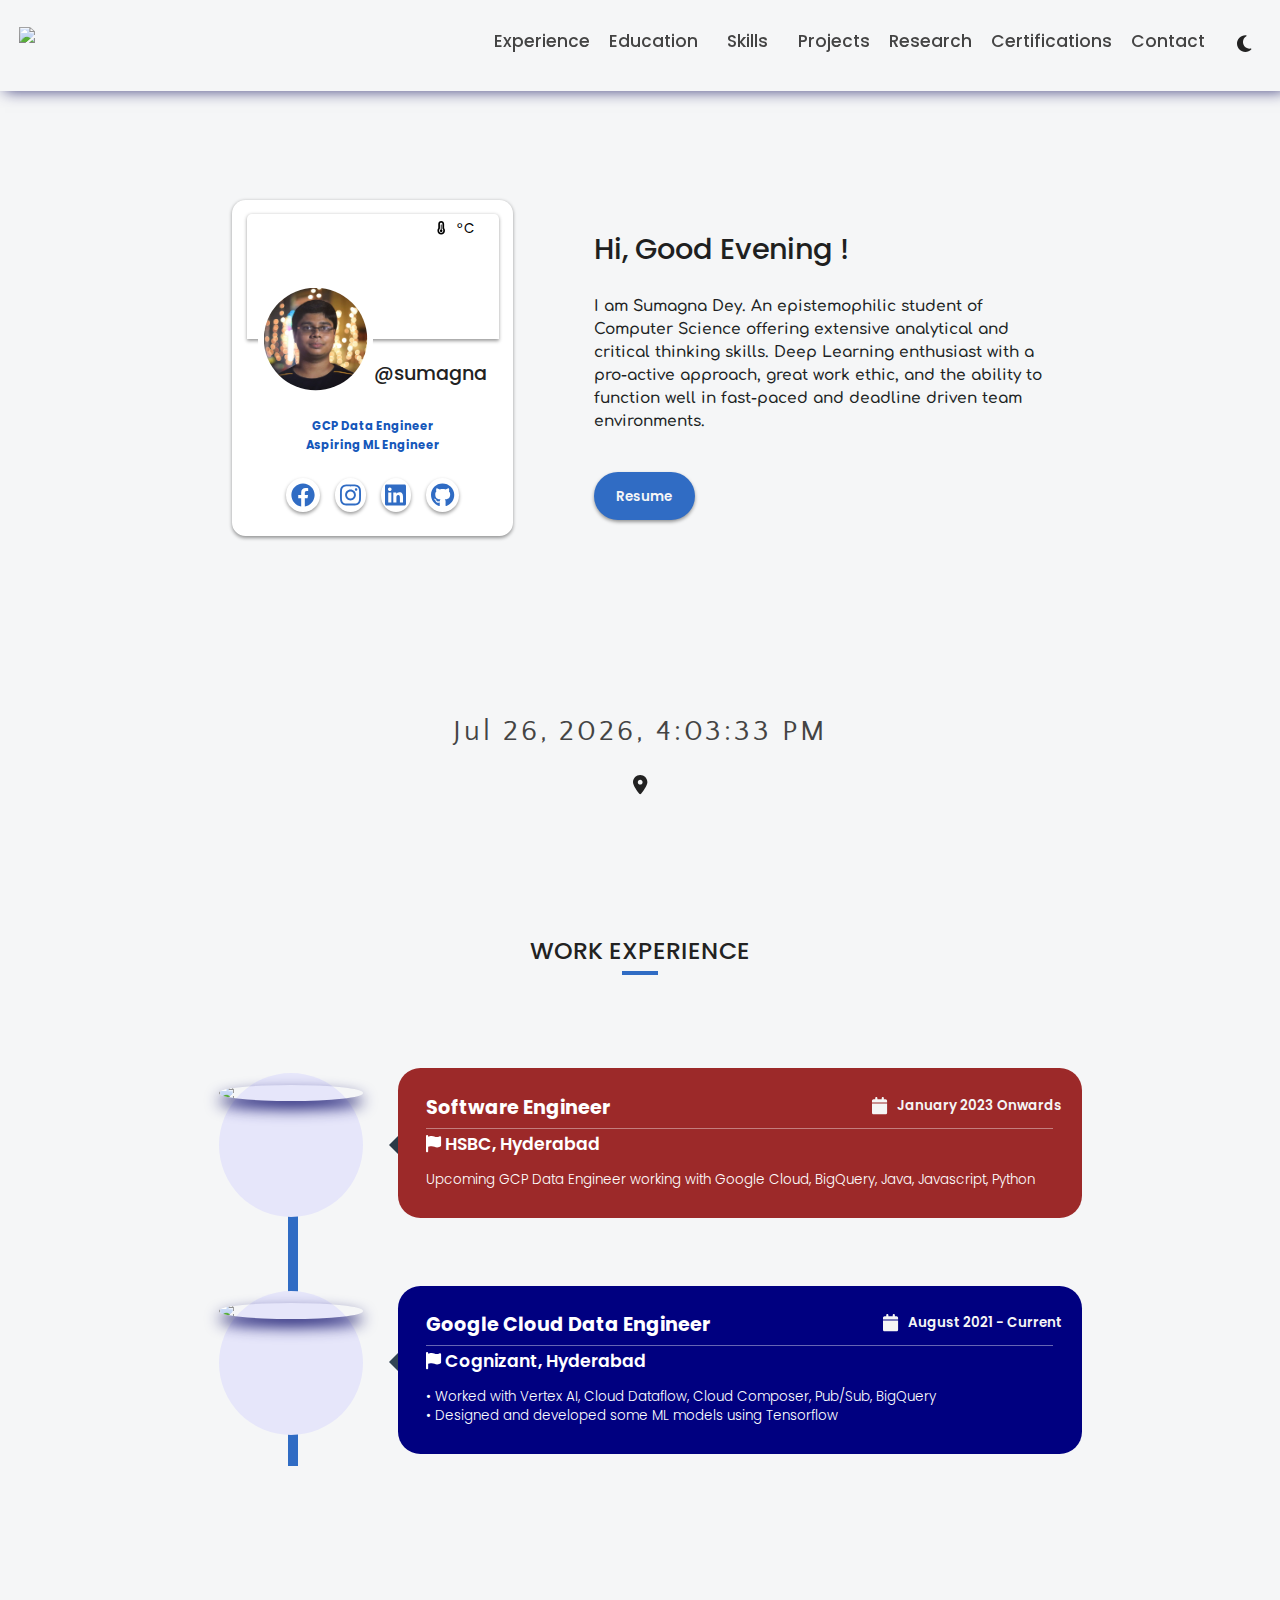
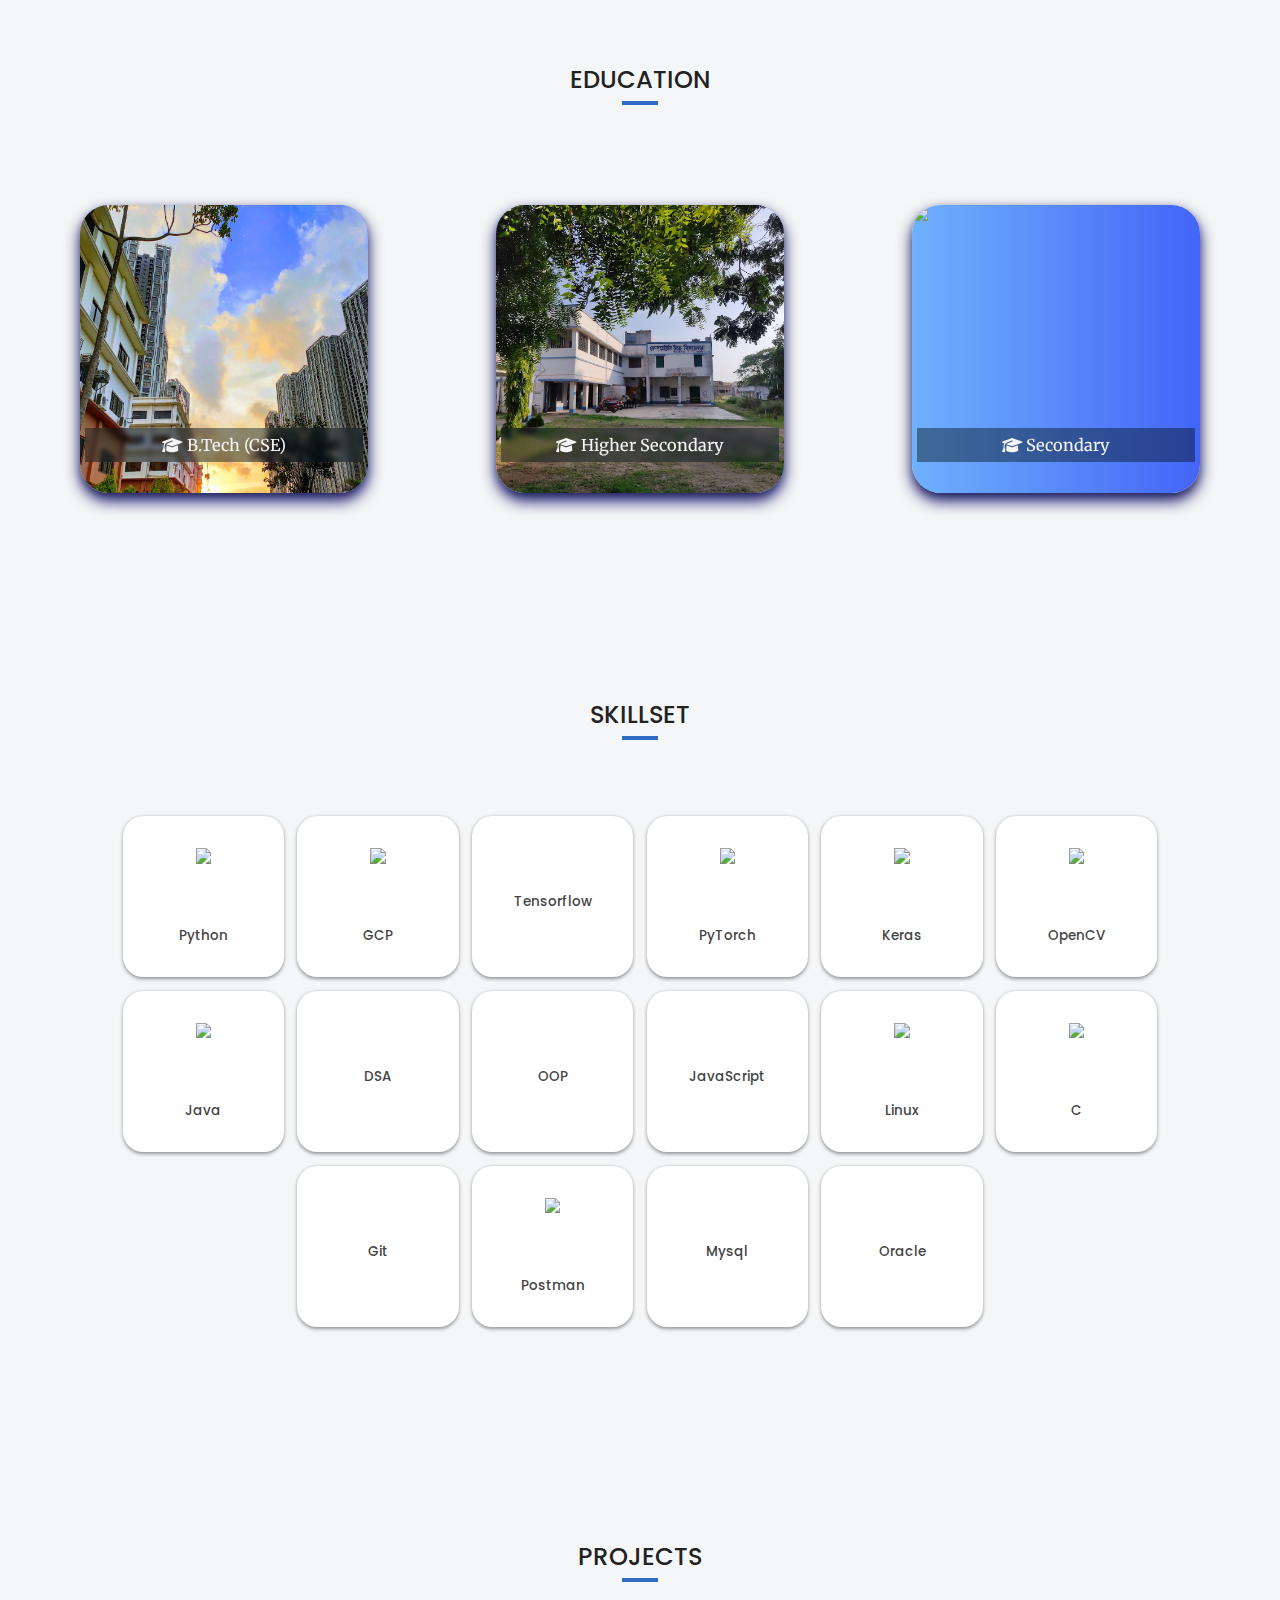
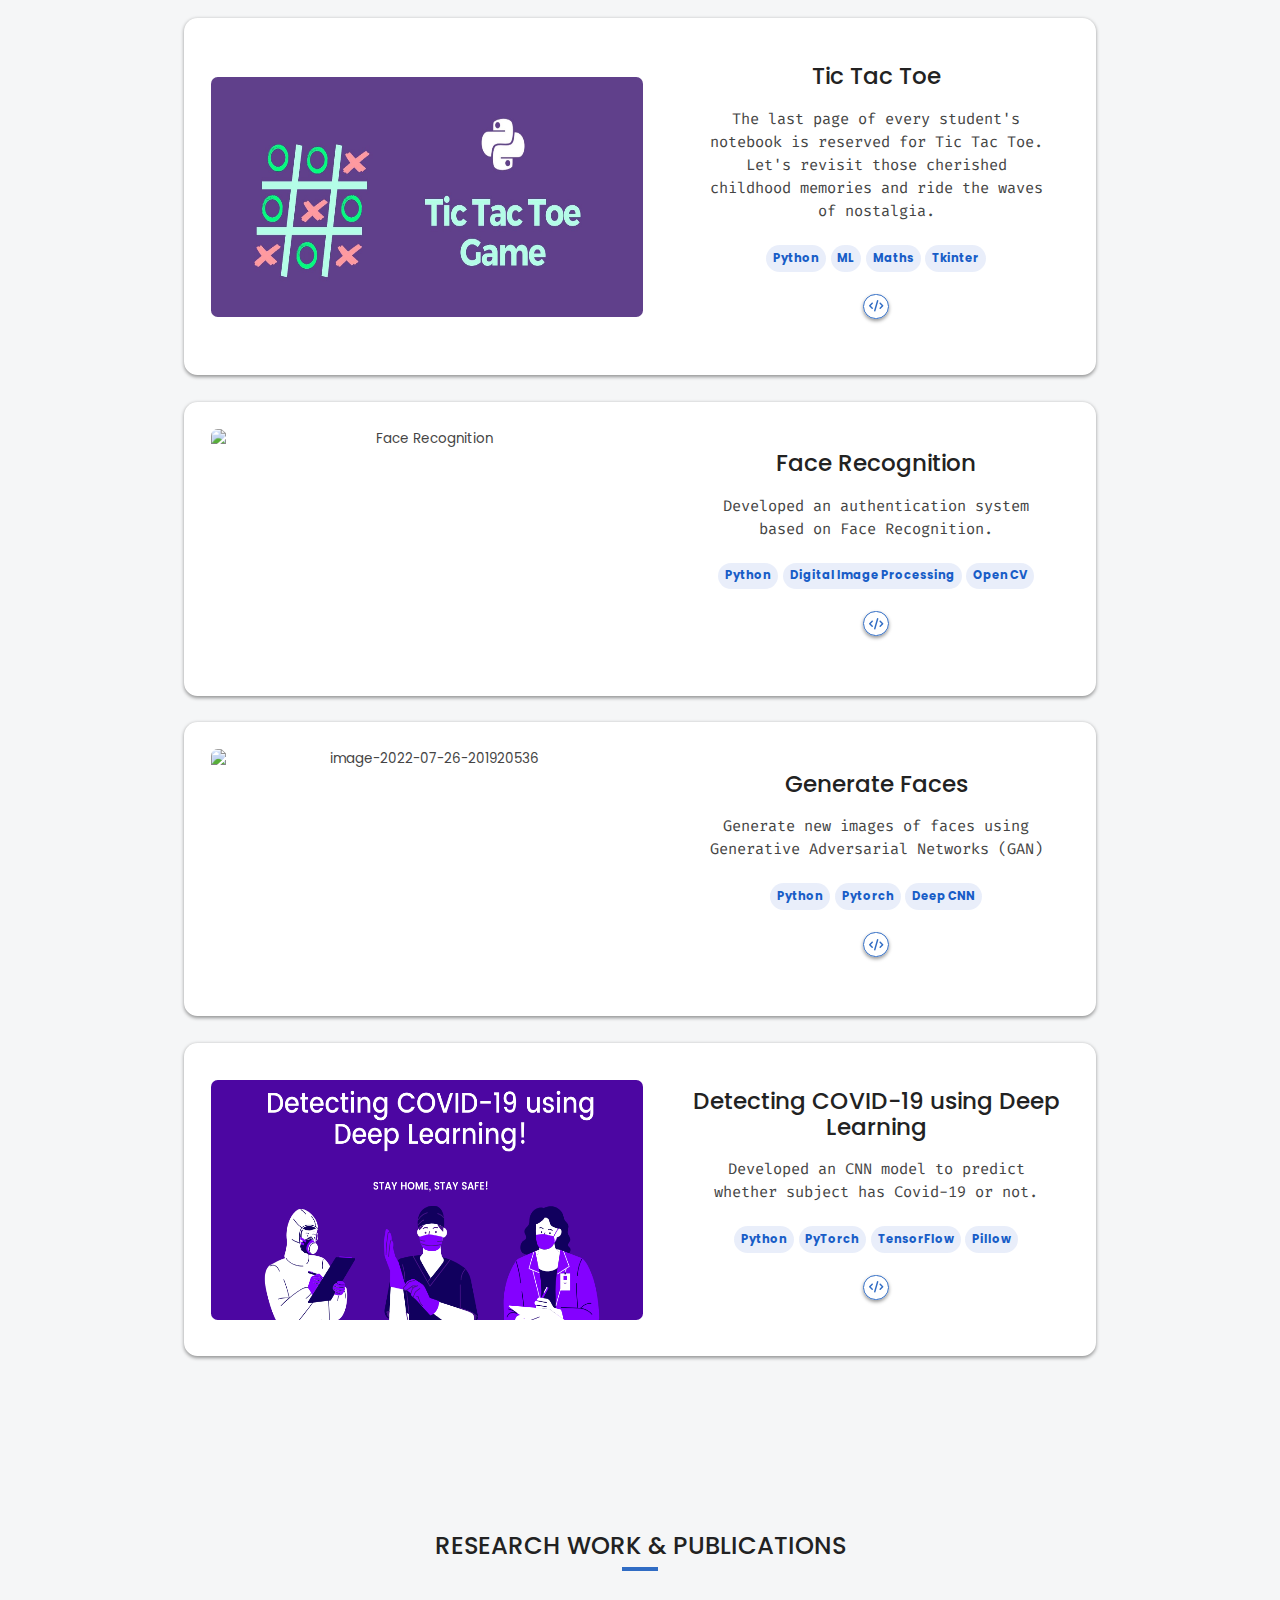
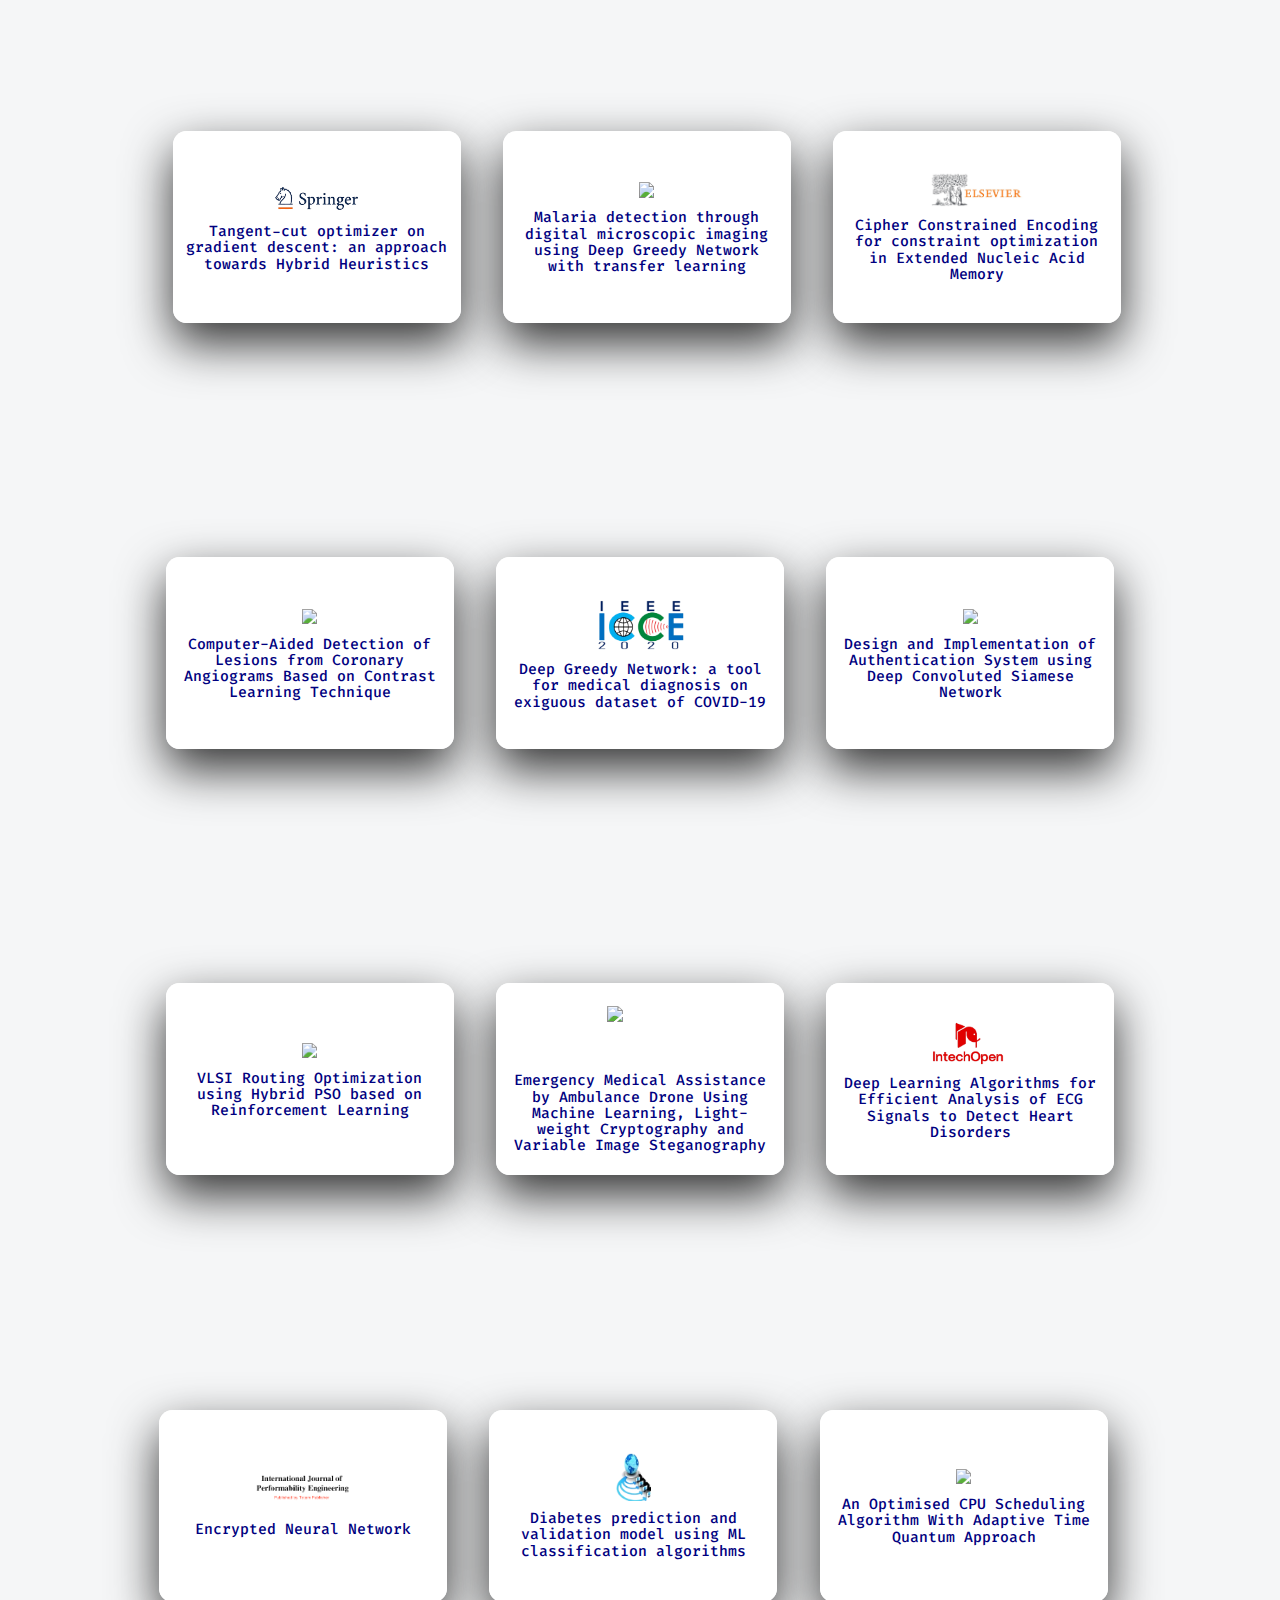
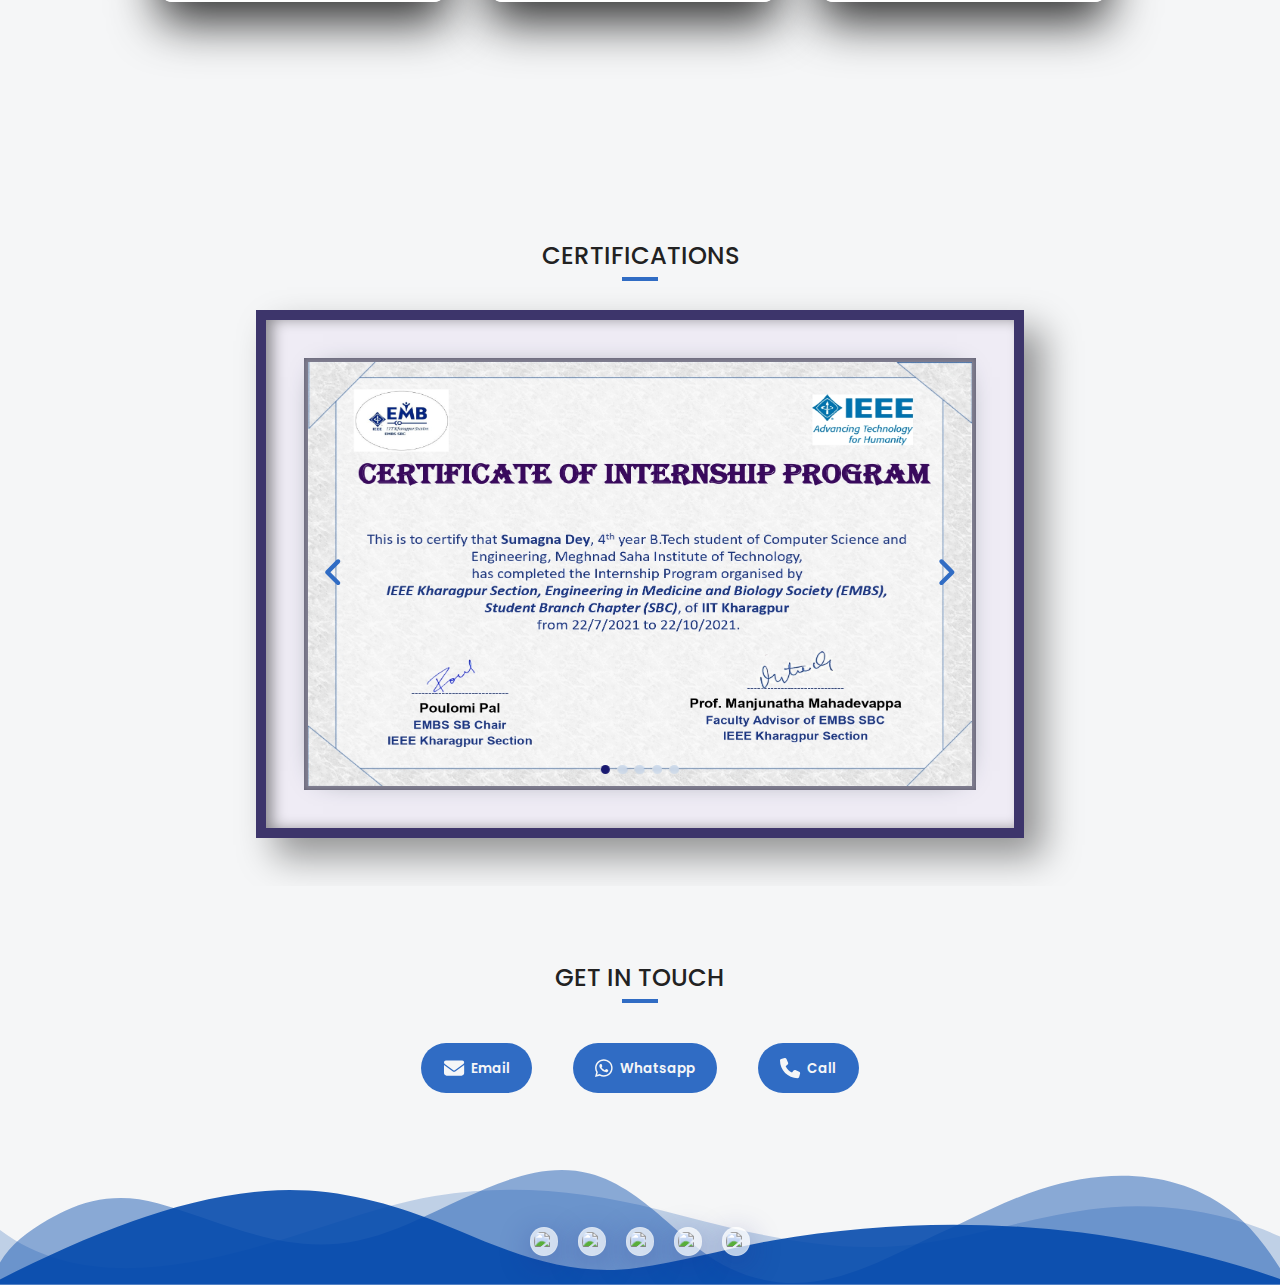
==== index.html @ 9a429297 "zoom out" ====
<!DOCTYPE html><html lang="en"><head>
  <meta charset="utf-8">
  <title>Sumagna Dey</title>
  <base href="/">
  <meta name="viewport" content="width=device-width, initial-scale=1">
  <link rel="icon" type="image/x-icon" href="favicon.ico">
  <link rel="preconnect" href="https://fonts.gstatic.com">
  <style type="text/css">@font-face{font-family:'Roboto';font-style:normal;font-weight:300;font-display:swap;src:url(https://fonts.gstatic.com/s/roboto/v30/KFOlCnqEu92Fr1MmSU5fCRc4AMP6lbBP.woff2) format('woff2');unicode-range:U+0460-052F, U+1C80-1C88, U+20B4, U+2DE0-2DFF, U+A640-A69F, U+FE2E-FE2F;}@font-face{font-family:'Roboto';font-style:normal;font-weight:300;font-display:swap;src:url(https://fonts.gstatic.com/s/roboto/v30/KFOlCnqEu92Fr1MmSU5fABc4AMP6lbBP.woff2) format('woff2');unicode-range:U+0301, U+0400-045F, U+0490-0491, U+04B0-04B1, U+2116;}@font-face{font-family:'Roboto';font-style:normal;font-weight:300;font-display:swap;src:url(https://fonts.gstatic.com/s/roboto/v30/KFOlCnqEu92Fr1MmSU5fCBc4AMP6lbBP.woff2) format('woff2');unicode-range:U+1F00-1FFF;}@font-face{font-family:'Roboto';font-style:normal;font-weight:300;font-display:swap;src:url(https://fonts.gstatic.com/s/roboto/v30/KFOlCnqEu92Fr1MmSU5fBxc4AMP6lbBP.woff2) format('woff2');unicode-range:U+0370-03FF;}@font-face{font-family:'Roboto';font-style:normal;font-weight:300;font-display:swap;src:url(https://fonts.gstatic.com/s/roboto/v30/KFOlCnqEu92Fr1MmSU5fCxc4AMP6lbBP.woff2) format('woff2');unicode-range:U+0102-0103, U+0110-0111, U+0128-0129, U+0168-0169, U+01A0-01A1, U+01AF-01B0, U+1EA0-1EF9, U+20AB;}@font-face{font-family:'Roboto';font-style:normal;font-weight:300;font-display:swap;src:url(https://fonts.gstatic.com/s/roboto/v30/KFOlCnqEu92Fr1MmSU5fChc4AMP6lbBP.woff2) format('woff2');unicode-range:U+0100-024F, U+0259, U+1E00-1EFF, U+2020, U+20A0-20AB, U+20AD-20CF, U+2113, U+2C60-2C7F, U+A720-A7FF;}@font-face{font-family:'Roboto';font-style:normal;font-weight:300;font-display:swap;src:url(https://fonts.gstatic.com/s/roboto/v30/KFOlCnqEu92Fr1MmSU5fBBc4AMP6lQ.woff2) format('woff2');unicode-range:U+0000-00FF, U+0131, U+0152-0153, U+02BB-02BC, U+02C6, U+02DA, U+02DC, U+2000-206F, U+2074, U+20AC, U+2122, U+2191, U+2193, U+2212, U+2215, U+FEFF, U+FFFD;}@font-face{font-family:'Roboto';font-style:normal;font-weight:400;font-display:swap;src:url(https://fonts.gstatic.com/s/roboto/v30/KFOmCnqEu92Fr1Mu72xKKTU1Kvnz.woff2) format('woff2');unicode-range:U+0460-052F, U+1C80-1C88, U+20B4, U+2DE0-2DFF, U+A640-A69F, U+FE2E-FE2F;}@font-face{font-family:'Roboto';font-style:normal;font-weight:400;font-display:swap;src:url(https://fonts.gstatic.com/s/roboto/v30/KFOmCnqEu92Fr1Mu5mxKKTU1Kvnz.woff2) format('woff2');unicode-range:U+0301, U+0400-045F, U+0490-0491, U+04B0-04B1, U+2116;}@font-face{font-family:'Roboto';font-style:normal;font-weight:400;font-display:swap;src:url(https://fonts.gstatic.com/s/roboto/v30/KFOmCnqEu92Fr1Mu7mxKKTU1Kvnz.woff2) format('woff2');unicode-range:U+1F00-1FFF;}@font-face{font-family:'Roboto';font-style:normal;font-weight:400;font-display:swap;src:url(https://fonts.gstatic.com/s/roboto/v30/KFOmCnqEu92Fr1Mu4WxKKTU1Kvnz.woff2) format('woff2');unicode-range:U+0370-03FF;}@font-face{font-family:'Roboto';font-style:normal;font-weight:400;font-display:swap;src:url(https://fonts.gstatic.com/s/roboto/v30/KFOmCnqEu92Fr1Mu7WxKKTU1Kvnz.woff2) format('woff2');unicode-range:U+0102-0103, U+0110-0111, U+0128-0129, U+0168-0169, U+01A0-01A1, U+01AF-01B0, U+1EA0-1EF9, U+20AB;}@font-face{font-family:'Roboto';font-style:normal;font-weight:400;font-display:swap;src:url(https://fonts.gstatic.com/s/roboto/v30/KFOmCnqEu92Fr1Mu7GxKKTU1Kvnz.woff2) format('woff2');unicode-range:U+0100-024F, U+0259, U+1E00-1EFF, U+2020, U+20A0-20AB, U+20AD-20CF, U+2113, U+2C60-2C7F, U+A720-A7FF;}@font-face{font-family:'Roboto';font-style:normal;font-weight:400;font-display:swap;src:url(https://fonts.gstatic.com/s/roboto/v30/KFOmCnqEu92Fr1Mu4mxKKTU1Kg.woff2) format('woff2');unicode-range:U+0000-00FF, U+0131, U+0152-0153, U+02BB-02BC, U+02C6, U+02DA, U+02DC, U+2000-206F, U+2074, U+20AC, U+2122, U+2191, U+2193, U+2212, U+2215, U+FEFF, U+FFFD;}@font-face{font-family:'Roboto';font-style:normal;font-weight:500;font-display:swap;src:url(https://fonts.gstatic.com/s/roboto/v30/KFOlCnqEu92Fr1MmEU9fCRc4AMP6lbBP.woff2) format('woff2');unicode-range:U+0460-052F, U+1C80-1C88, U+20B4, U+2DE0-2DFF, U+A640-A69F, U+FE2E-FE2F;}@font-face{font-family:'Roboto';font-style:normal;font-weight:500;font-display:swap;src:url(https://fonts.gstatic.com/s/roboto/v30/KFOlCnqEu92Fr1MmEU9fABc4AMP6lbBP.woff2) format('woff2');unicode-range:U+0301, U+0400-045F, U+0490-0491, U+04B0-04B1, U+2116;}@font-face{font-family:'Roboto';font-style:normal;font-weight:500;font-display:swap;src:url(https://fonts.gstatic.com/s/roboto/v30/KFOlCnqEu92Fr1MmEU9fCBc4AMP6lbBP.woff2) format('woff2');unicode-range:U+1F00-1FFF;}@font-face{font-family:'Roboto';font-style:normal;font-weight:500;font-display:swap;src:url(https://fonts.gstatic.com/s/roboto/v30/KFOlCnqEu92Fr1MmEU9fBxc4AMP6lbBP.woff2) format('woff2');unicode-range:U+0370-03FF;}@font-face{font-family:'Roboto';font-style:normal;font-weight:500;font-display:swap;src:url(https://fonts.gstatic.com/s/roboto/v30/KFOlCnqEu92Fr1MmEU9fCxc4AMP6lbBP.woff2) format('woff2');unicode-range:U+0102-0103, U+0110-0111, U+0128-0129, U+0168-0169, U+01A0-01A1, U+01AF-01B0, U+1EA0-1EF9, U+20AB;}@font-face{font-family:'Roboto';font-style:normal;font-weight:500;font-display:swap;src:url(https://fonts.gstatic.com/s/roboto/v30/KFOlCnqEu92Fr1MmEU9fChc4AMP6lbBP.woff2) format('woff2');unicode-range:U+0100-024F, U+0259, U+1E00-1EFF, U+2020, U+20A0-20AB, U+20AD-20CF, U+2113, U+2C60-2C7F, U+A720-A7FF;}@font-face{font-family:'Roboto';font-style:normal;font-weight:500;font-display:swap;src:url(https://fonts.gstatic.com/s/roboto/v30/KFOlCnqEu92Fr1MmEU9fBBc4AMP6lQ.woff2) format('woff2');unicode-range:U+0000-00FF, U+0131, U+0152-0153, U+02BB-02BC, U+02C6, U+02DA, U+02DC, U+2000-206F, U+2074, U+20AC, U+2122, U+2191, U+2193, U+2212, U+2215, U+FEFF, U+FFFD;}</style>
  <style type="text/css">@font-face{font-family:'Material Icons';font-style:normal;font-weight:400;src:url(https://fonts.gstatic.com/s/materialicons/v139/flUhRq6tzZclQEJ-Vdg-IuiaDsNcIhQ8tQ.woff2) format('woff2');}.material-icons{font-family:'Material Icons';font-weight:normal;font-style:normal;font-size:24px;line-height:1;letter-spacing:normal;text-transform:none;display:inline-block;white-space:nowrap;word-wrap:normal;direction:ltr;-webkit-font-feature-settings:'liga';-webkit-font-smoothing:antialiased;}</style>
  <style>
    .lds-ripple {
  display: inline-block;
  position: relative;
  width: 80px;
  height: 80px;
}
.lds-ripple div {
  position: absolute;
  border: 4px solid #fff;
  opacity: 1;
  border-radius: 50%;
  animation: lds-ripple 1s cubic-bezier(0, 0.2, 0.8, 1) infinite;
}
.lds-ripple div:nth-child(2) {
  animation-delay: -0.5s;
}
@keyframes lds-ripple {
  0% {
    top: 36px;
    left: 36px;
    width: 0;
    height: 0;
    opacity: 0;
  }
  4.9% {
    top: 36px;
    left: 36px;
    width: 0;
    height: 0;
    opacity: 0;
  }
  5% {
    top: 36px;
    left: 36px;
    width: 0;
    height: 0;
    opacity: 1;
  }
  100% {
    top: 0px;
    left: 0px;
    width: 72px;
    height: 72px;
    opacity: 0;
  }
}
  </style>
<style>html{font-family:sans-serif;-ms-text-size-adjust:100%;-webkit-text-size-adjust:100%}body{margin:0}@media print{*,:after,:before{color:#000!important;text-shadow:none!important;background:0 0!important;box-shadow:none!important}}*{box-sizing:border-box}:after,:before{box-sizing:border-box}html{font-size:10px;-webkit-tap-highlight-color:rgba(0,0,0,0)}body{font-family:Helvetica Neue,Helvetica,Arial,sans-serif;font-size:14px;line-height:1.42857143;color:#333;background-color:#fff}html{scroll-behavior:smooth;overflow-x:hidden;transition:background-color .5s ease}html::-webkit-scrollbar{display:none}</style><link rel="stylesheet" href="styles.855ad328bb78f5fd.css" media="print" onload="this.media='all'"><noscript><link rel="stylesheet" href="styles.855ad328bb78f5fd.css"></noscript></head>
<body class="mat-typography">
  <!-- changes -->
  <div id="loader" style="height: 100vh;">
  </div>
  <script>
    hours = new Date().getHours();
    if(hours < 5 || hours >= 18) {
      // console.log("here")
      document.getElementById("loader").style.background = "url(assets/820.gif) no-repeat center center";
      document.getElementById("loader").style.backgroundColor = "#030217";
    }
    else {
      document.getElementById("loader").style.background = "url(assets/820_light.gif) no-repeat center center";
      document.getElementById("loader").style.backgroundColor = "#f5f6f7";
    }
  </script>
  <app-root></app-root>
<script src="runtime.4780622838e52590.js" type="module"></script><script src="polyfills.05f54d0273a14613.js" type="module"></script><script src="main.f5562df3feb3cb45.js" type="module"></script>

</body></html>
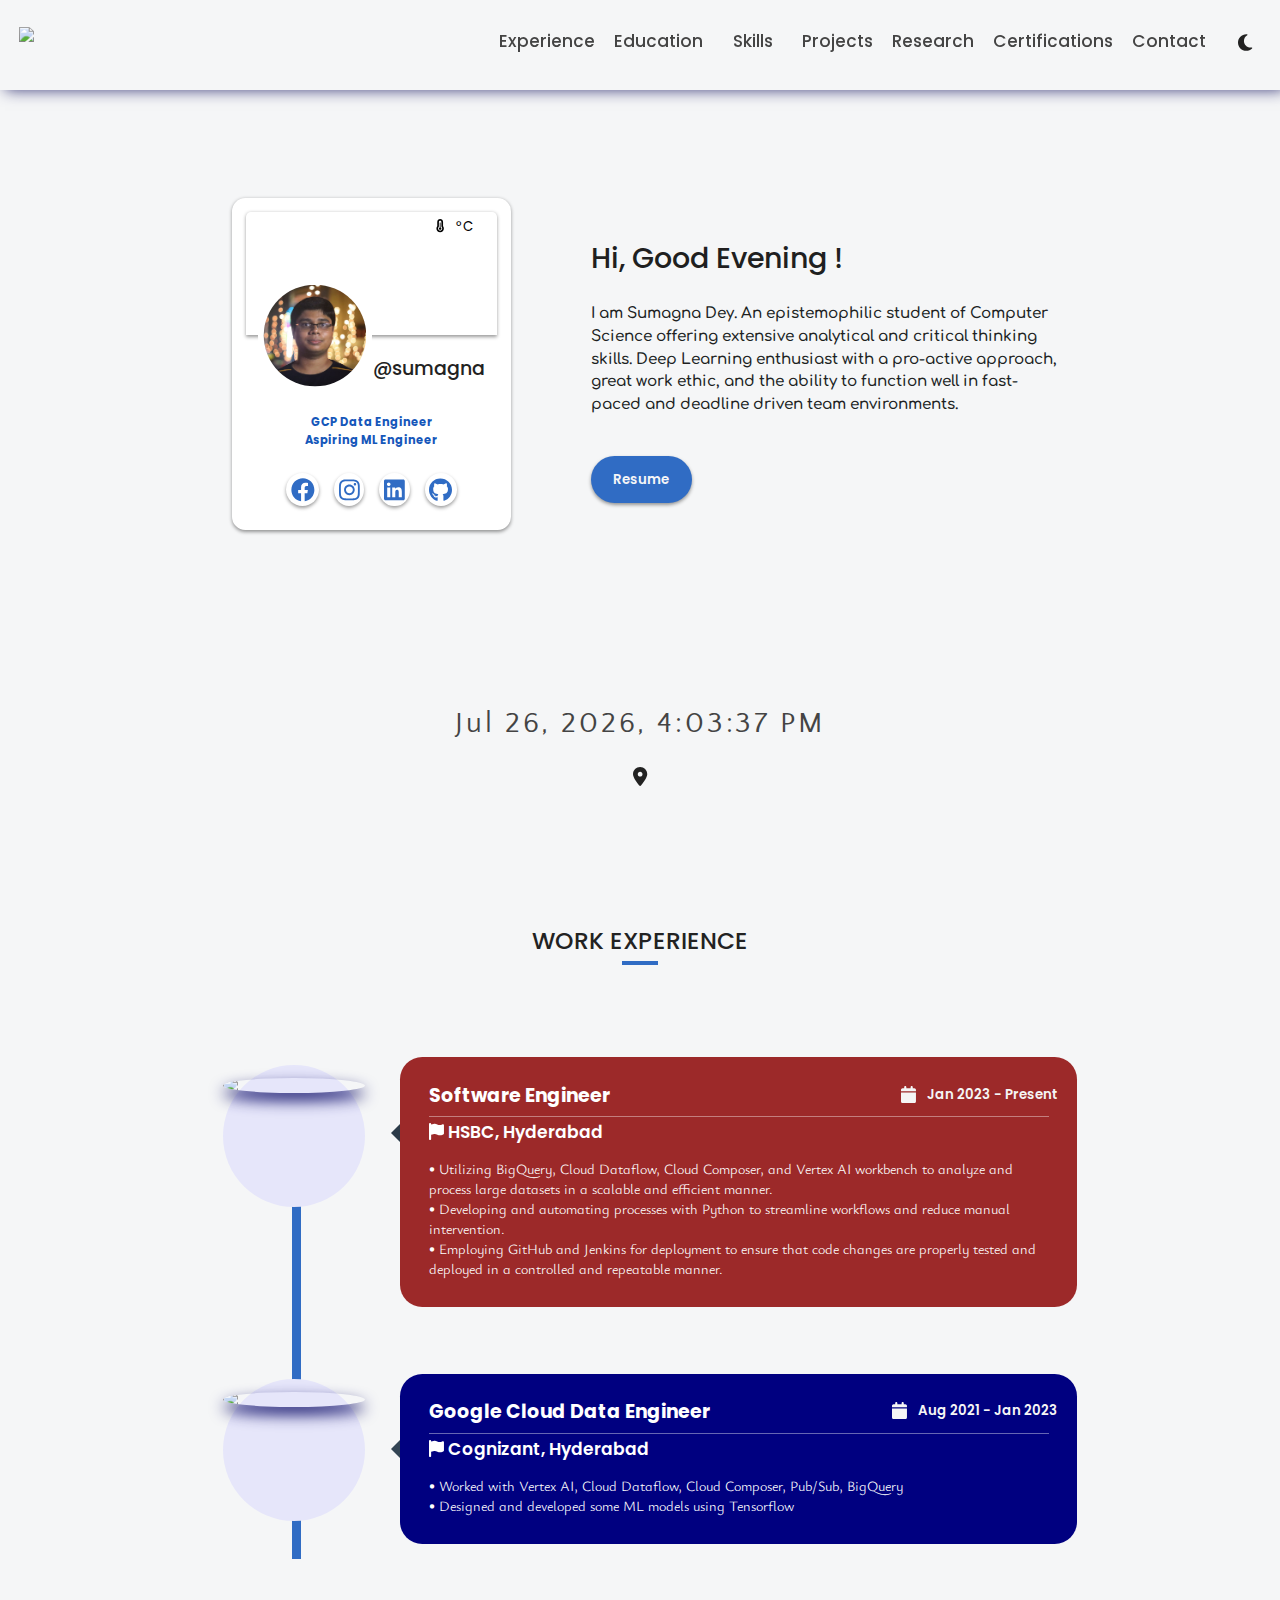
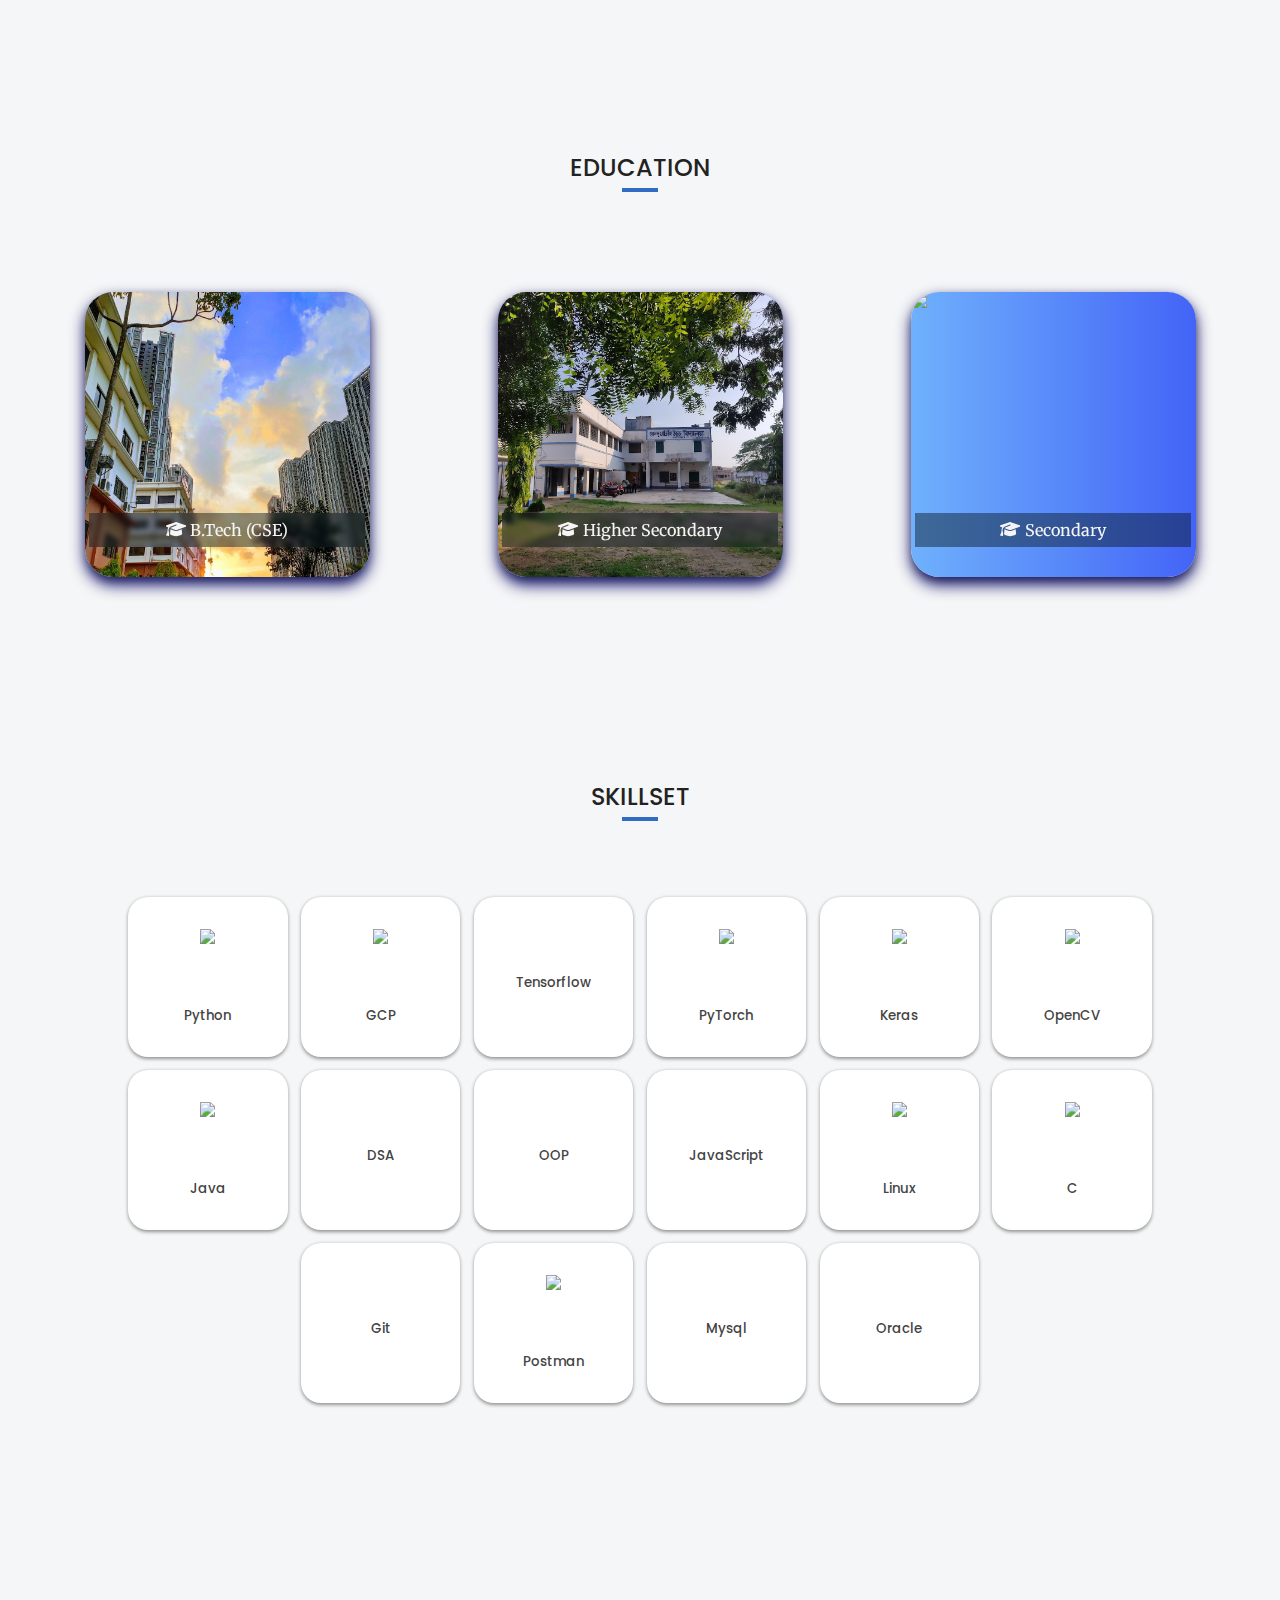
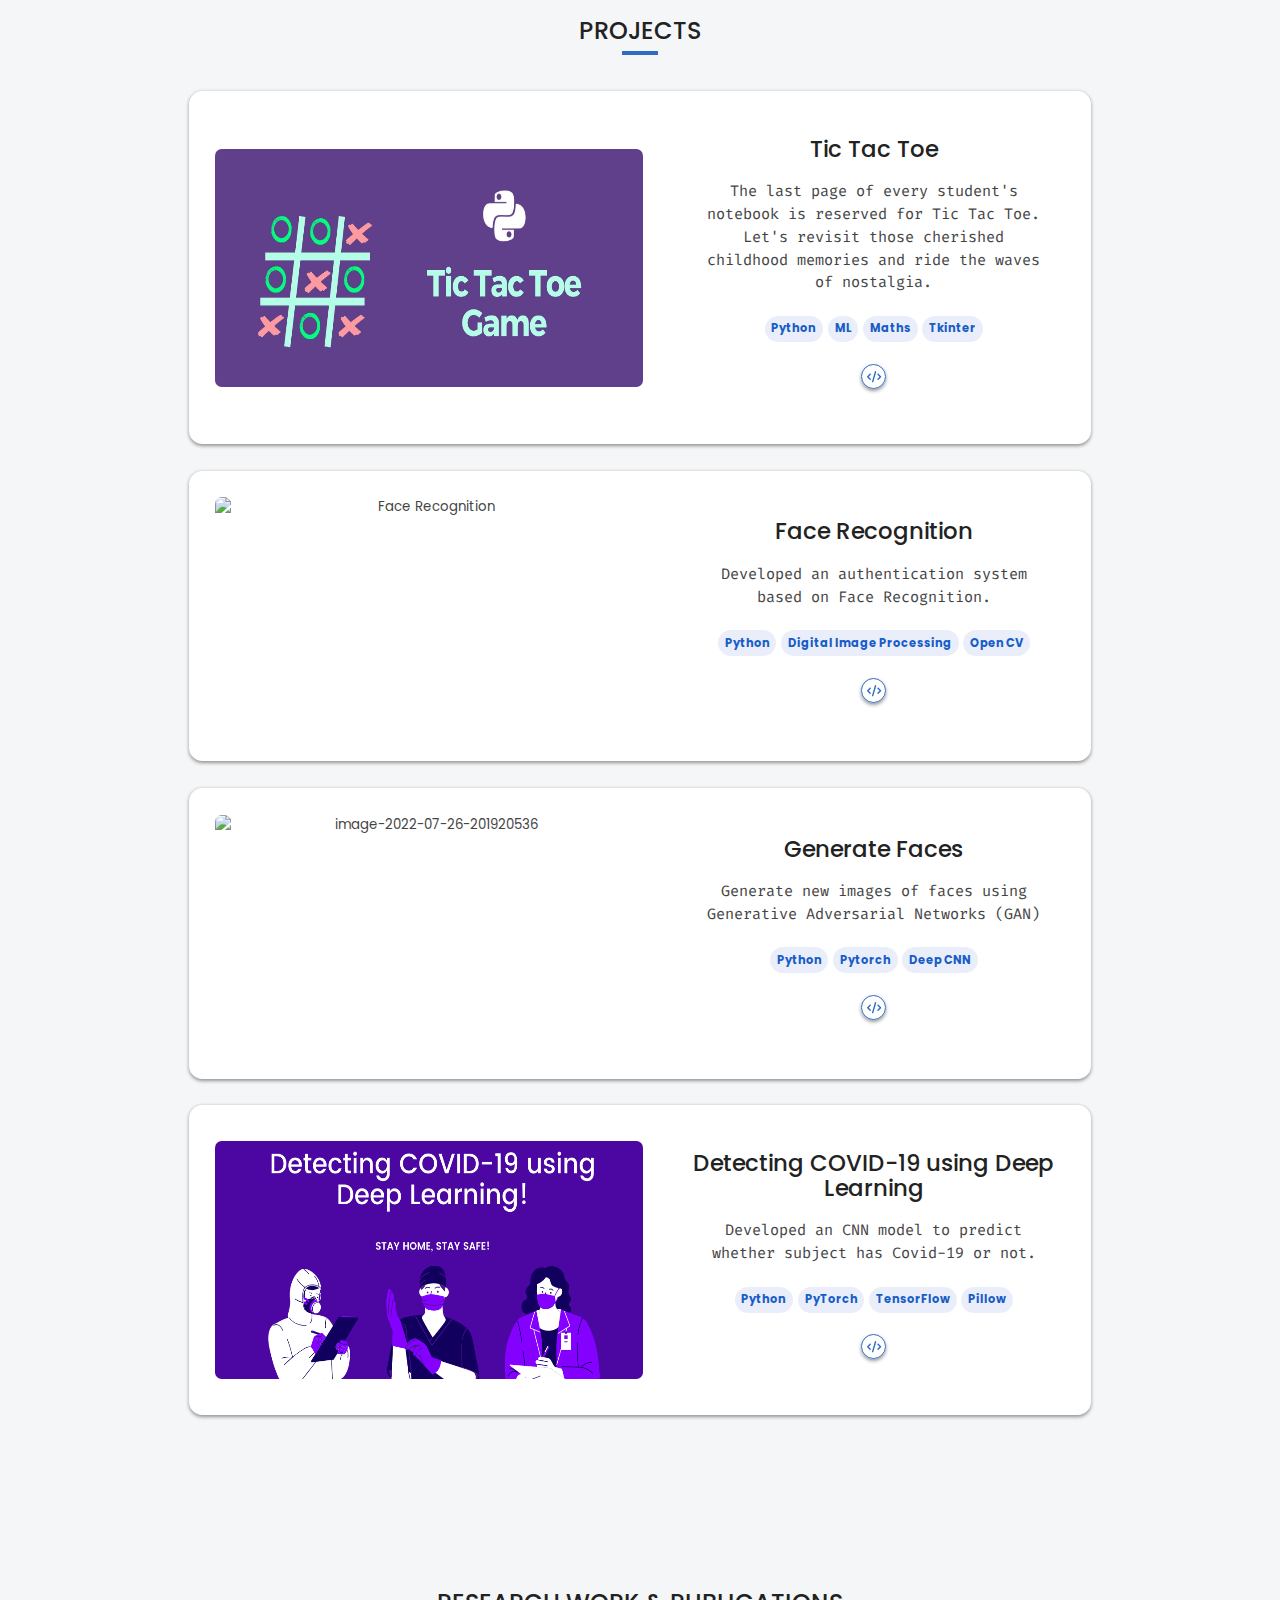
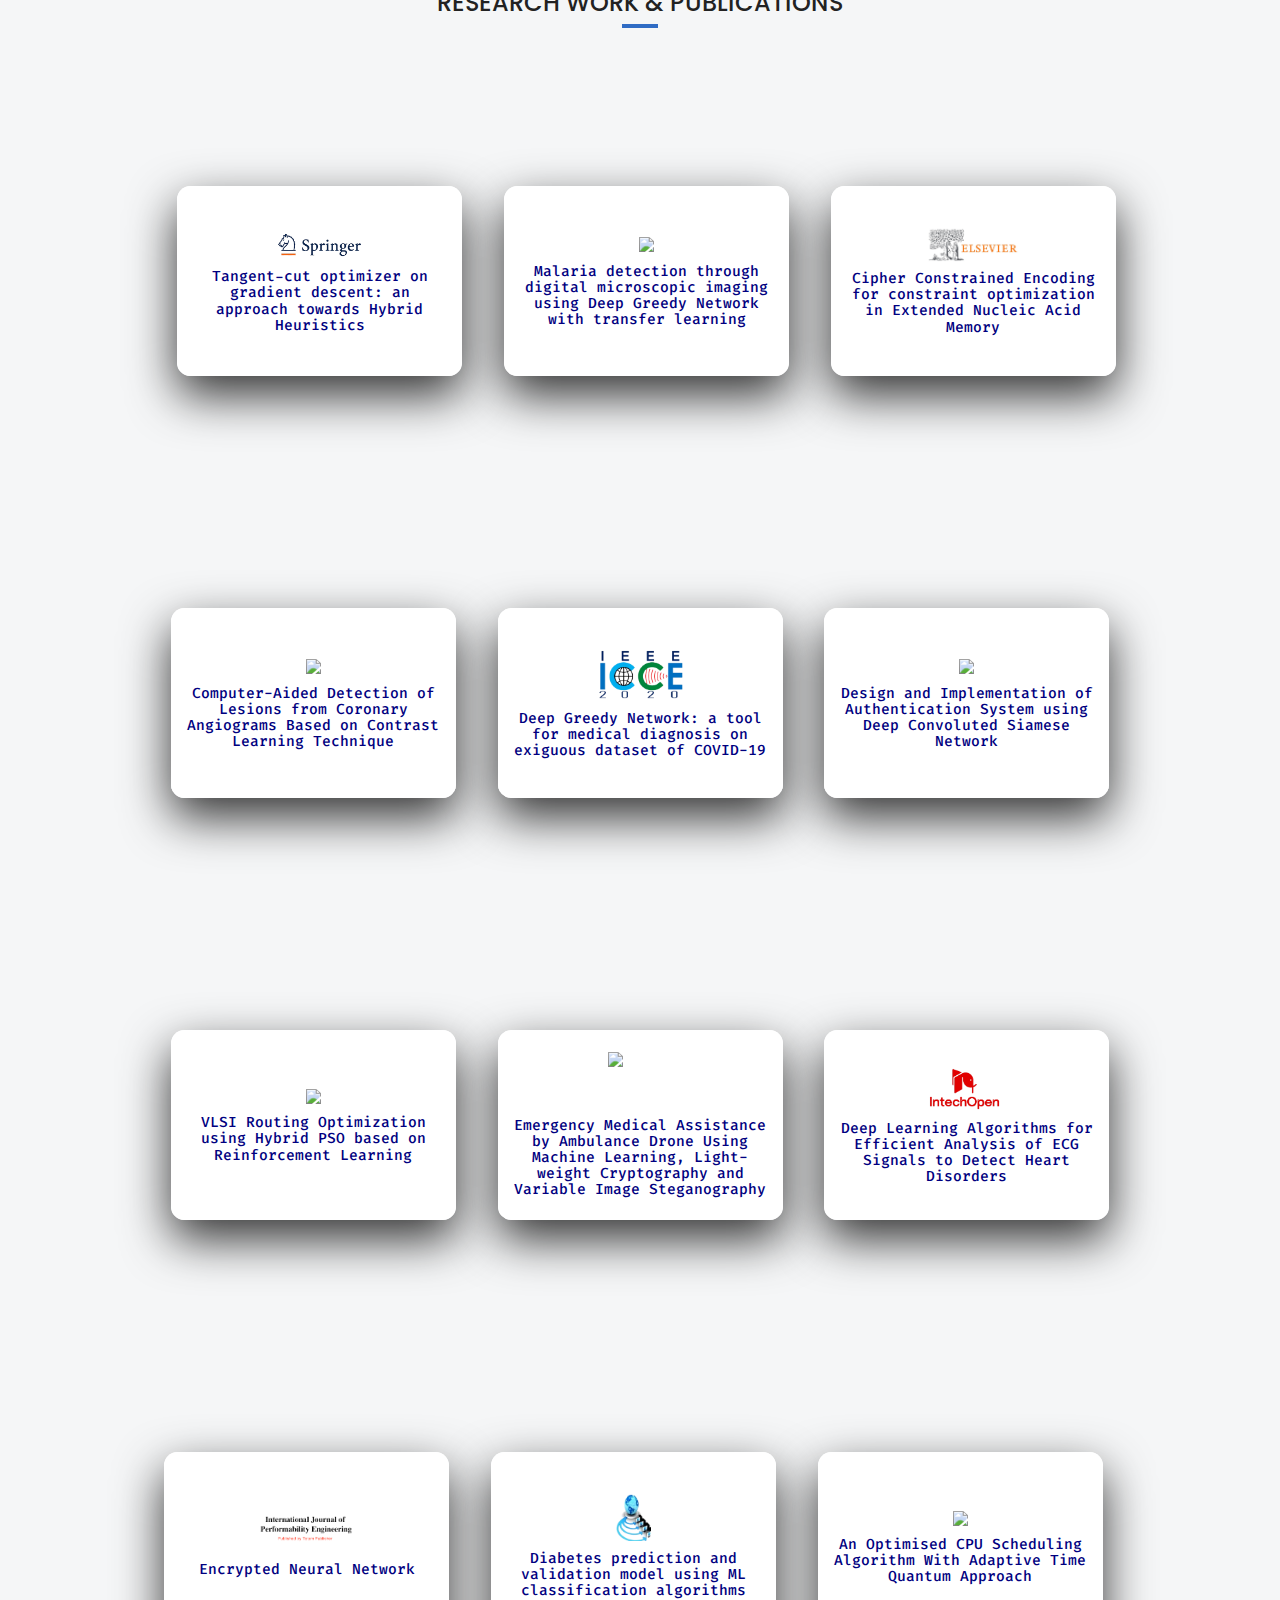
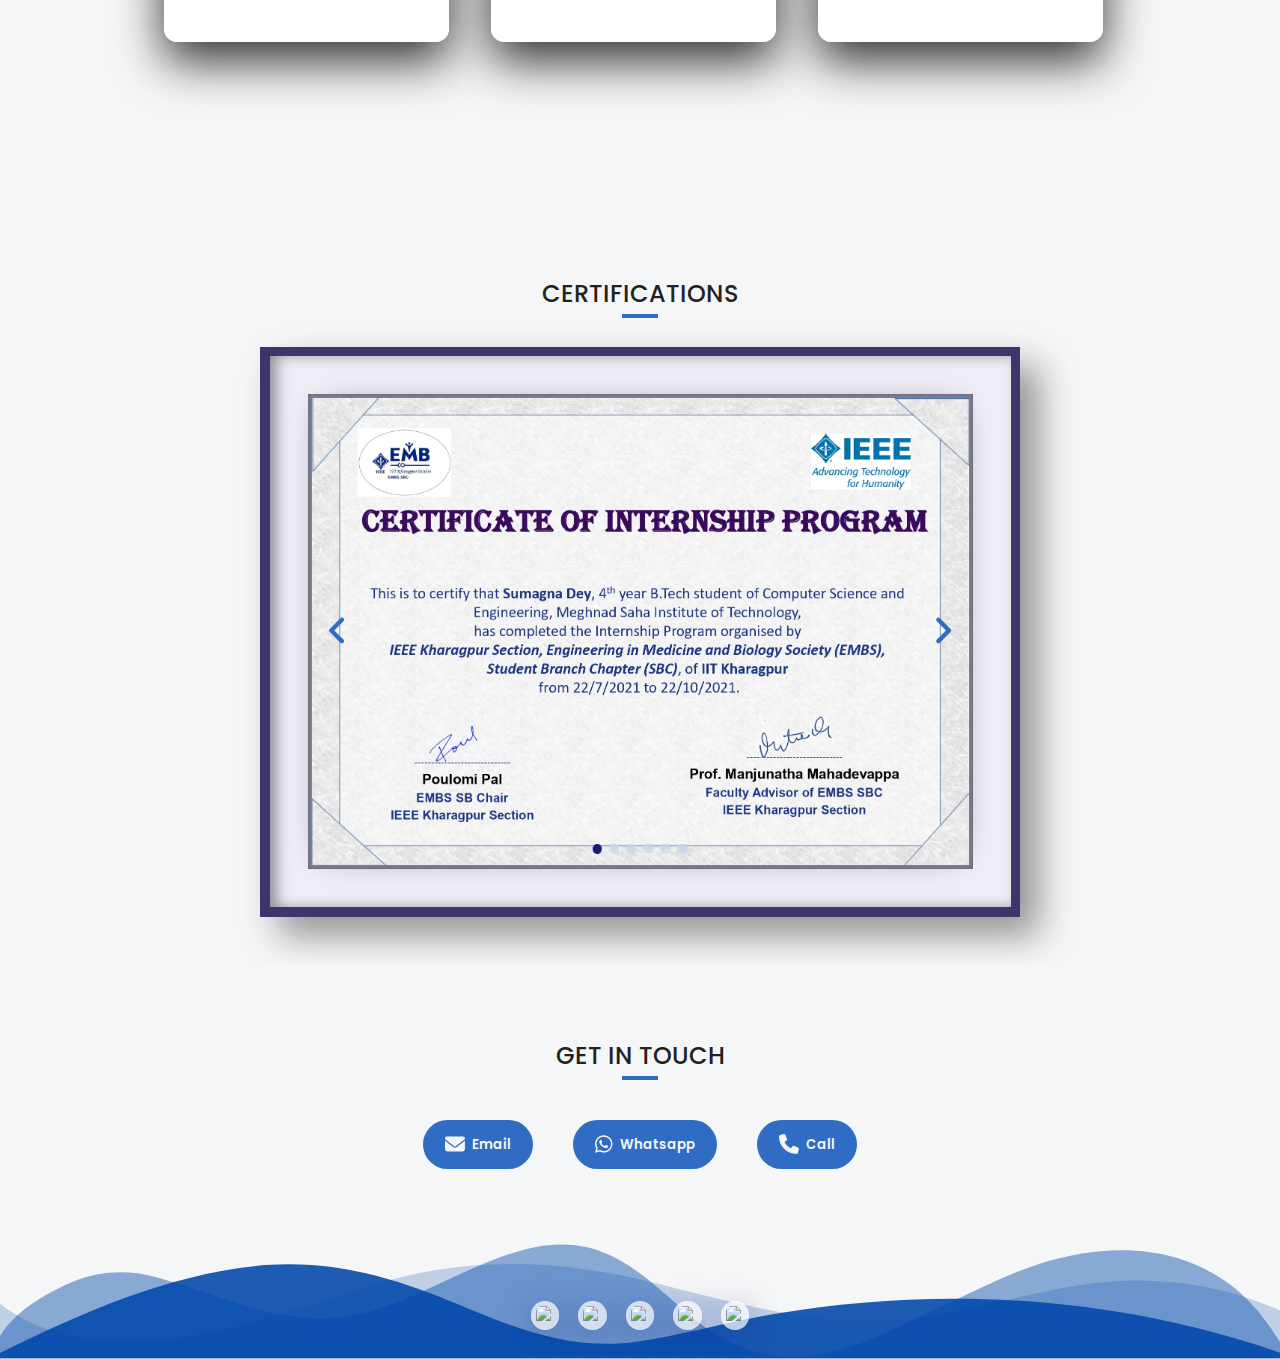
==== commit 3b70629d: "Exp Update" ====
--- a/index.html
+++ b/index.html
@@ -5,8 +5,8 @@
   <meta name="viewport" content="width=device-width, initial-scale=1">
   <link rel="icon" type="image/x-icon" href="favicon.ico">
   <link rel="preconnect" href="https://fonts.gstatic.com">
-  <style type="text/css">@font-face{font-family:'Roboto';font-style:normal;font-weight:300;font-display:swap;src:url(https://fonts.gstatic.com/s/roboto/v30/KFOlCnqEu92Fr1MmSU5fCRc4AMP6lbBP.woff2) format('woff2');unicode-range:U+0460-052F, U+1C80-1C88, U+20B4, U+2DE0-2DFF, U+A640-A69F, U+FE2E-FE2F;}@font-face{font-family:'Roboto';font-style:normal;font-weight:300;font-display:swap;src:url(https://fonts.gstatic.com/s/roboto/v30/KFOlCnqEu92Fr1MmSU5fABc4AMP6lbBP.woff2) format('woff2');unicode-range:U+0301, U+0400-045F, U+0490-0491, U+04B0-04B1, U+2116;}@font-face{font-family:'Roboto';font-style:normal;font-weight:300;font-display:swap;src:url(https://fonts.gstatic.com/s/roboto/v30/KFOlCnqEu92Fr1MmSU5fCBc4AMP6lbBP.woff2) format('woff2');unicode-range:U+1F00-1FFF;}@font-face{font-family:'Roboto';font-style:normal;font-weight:300;font-display:swap;src:url(https://fonts.gstatic.com/s/roboto/v30/KFOlCnqEu92Fr1MmSU5fBxc4AMP6lbBP.woff2) format('woff2');unicode-range:U+0370-03FF;}@font-face{font-family:'Roboto';font-style:normal;font-weight:300;font-display:swap;src:url(https://fonts.gstatic.com/s/roboto/v30/KFOlCnqEu92Fr1MmSU5fCxc4AMP6lbBP.woff2) format('woff2');unicode-range:U+0102-0103, U+0110-0111, U+0128-0129, U+0168-0169, U+01A0-01A1, U+01AF-01B0, U+1EA0-1EF9, U+20AB;}@font-face{font-family:'Roboto';font-style:normal;font-weight:300;font-display:swap;src:url(https://fonts.gstatic.com/s/roboto/v30/KFOlCnqEu92Fr1MmSU5fChc4AMP6lbBP.woff2) format('woff2');unicode-range:U+0100-024F, U+0259, U+1E00-1EFF, U+2020, U+20A0-20AB, U+20AD-20CF, U+2113, U+2C60-2C7F, U+A720-A7FF;}@font-face{font-family:'Roboto';font-style:normal;font-weight:300;font-display:swap;src:url(https://fonts.gstatic.com/s/roboto/v30/KFOlCnqEu92Fr1MmSU5fBBc4AMP6lQ.woff2) format('woff2');unicode-range:U+0000-00FF, U+0131, U+0152-0153, U+02BB-02BC, U+02C6, U+02DA, U+02DC, U+2000-206F, U+2074, U+20AC, U+2122, U+2191, U+2193, U+2212, U+2215, U+FEFF, U+FFFD;}@font-face{font-family:'Roboto';font-style:normal;font-weight:400;font-display:swap;src:url(https://fonts.gstatic.com/s/roboto/v30/KFOmCnqEu92Fr1Mu72xKKTU1Kvnz.woff2) format('woff2');unicode-range:U+0460-052F, U+1C80-1C88, U+20B4, U+2DE0-2DFF, U+A640-A69F, U+FE2E-FE2F;}@font-face{font-family:'Roboto';font-style:normal;font-weight:400;font-display:swap;src:url(https://fonts.gstatic.com/s/roboto/v30/KFOmCnqEu92Fr1Mu5mxKKTU1Kvnz.woff2) format('woff2');unicode-range:U+0301, U+0400-045F, U+0490-0491, U+04B0-04B1, U+2116;}@font-face{font-family:'Roboto';font-style:normal;font-weight:400;font-display:swap;src:url(https://fonts.gstatic.com/s/roboto/v30/KFOmCnqEu92Fr1Mu7mxKKTU1Kvnz.woff2) format('woff2');unicode-range:U+1F00-1FFF;}@font-face{font-family:'Roboto';font-style:normal;font-weight:400;font-display:swap;src:url(https://fonts.gstatic.com/s/roboto/v30/KFOmCnqEu92Fr1Mu4WxKKTU1Kvnz.woff2) format('woff2');unicode-range:U+0370-03FF;}@font-face{font-family:'Roboto';font-style:normal;font-weight:400;font-display:swap;src:url(https://fonts.gstatic.com/s/roboto/v30/KFOmCnqEu92Fr1Mu7WxKKTU1Kvnz.woff2) format('woff2');unicode-range:U+0102-0103, U+0110-0111, U+0128-0129, U+0168-0169, U+01A0-01A1, U+01AF-01B0, U+1EA0-1EF9, U+20AB;}@font-face{font-family:'Roboto';font-style:normal;font-weight:400;font-display:swap;src:url(https://fonts.gstatic.com/s/roboto/v30/KFOmCnqEu92Fr1Mu7GxKKTU1Kvnz.woff2) format('woff2');unicode-range:U+0100-024F, U+0259, U+1E00-1EFF, U+2020, U+20A0-20AB, U+20AD-20CF, U+2113, U+2C60-2C7F, U+A720-A7FF;}@font-face{font-family:'Roboto';font-style:normal;font-weight:400;font-display:swap;src:url(https://fonts.gstatic.com/s/roboto/v30/KFOmCnqEu92Fr1Mu4mxKKTU1Kg.woff2) format('woff2');unicode-range:U+0000-00FF, U+0131, U+0152-0153, U+02BB-02BC, U+02C6, U+02DA, U+02DC, U+2000-206F, U+2074, U+20AC, U+2122, U+2191, U+2193, U+2212, U+2215, U+FEFF, U+FFFD;}@font-face{font-family:'Roboto';font-style:normal;font-weight:500;font-display:swap;src:url(https://fonts.gstatic.com/s/roboto/v30/KFOlCnqEu92Fr1MmEU9fCRc4AMP6lbBP.woff2) format('woff2');unicode-range:U+0460-052F, U+1C80-1C88, U+20B4, U+2DE0-2DFF, U+A640-A69F, U+FE2E-FE2F;}@font-face{font-family:'Roboto';font-style:normal;font-weight:500;font-display:swap;src:url(https://fonts.gstatic.com/s/roboto/v30/KFOlCnqEu92Fr1MmEU9fABc4AMP6lbBP.woff2) format('woff2');unicode-range:U+0301, U+0400-045F, U+0490-0491, U+04B0-04B1, U+2116;}@font-face{font-family:'Roboto';font-style:normal;font-weight:500;font-display:swap;src:url(https://fonts.gstatic.com/s/roboto/v30/KFOlCnqEu92Fr1MmEU9fCBc4AMP6lbBP.woff2) format('woff2');unicode-range:U+1F00-1FFF;}@font-face{font-family:'Roboto';font-style:normal;font-weight:500;font-display:swap;src:url(https://fonts.gstatic.com/s/roboto/v30/KFOlCnqEu92Fr1MmEU9fBxc4AMP6lbBP.woff2) format('woff2');unicode-range:U+0370-03FF;}@font-face{font-family:'Roboto';font-style:normal;font-weight:500;font-display:swap;src:url(https://fonts.gstatic.com/s/roboto/v30/KFOlCnqEu92Fr1MmEU9fCxc4AMP6lbBP.woff2) format('woff2');unicode-range:U+0102-0103, U+0110-0111, U+0128-0129, U+0168-0169, U+01A0-01A1, U+01AF-01B0, U+1EA0-1EF9, U+20AB;}@font-face{font-family:'Roboto';font-style:normal;font-weight:500;font-display:swap;src:url(https://fonts.gstatic.com/s/roboto/v30/KFOlCnqEu92Fr1MmEU9fChc4AMP6lbBP.woff2) format('woff2');unicode-range:U+0100-024F, U+0259, U+1E00-1EFF, U+2020, U+20A0-20AB, U+20AD-20CF, U+2113, U+2C60-2C7F, U+A720-A7FF;}@font-face{font-family:'Roboto';font-style:normal;font-weight:500;font-display:swap;src:url(https://fonts.gstatic.com/s/roboto/v30/KFOlCnqEu92Fr1MmEU9fBBc4AMP6lQ.woff2) format('woff2');unicode-range:U+0000-00FF, U+0131, U+0152-0153, U+02BB-02BC, U+02C6, U+02DA, U+02DC, U+2000-206F, U+2074, U+20AC, U+2122, U+2191, U+2193, U+2212, U+2215, U+FEFF, U+FFFD;}</style>
-  <style type="text/css">@font-face{font-family:'Material Icons';font-style:normal;font-weight:400;src:url(https://fonts.gstatic.com/s/materialicons/v139/flUhRq6tzZclQEJ-Vdg-IuiaDsNcIhQ8tQ.woff2) format('woff2');}.material-icons{font-family:'Material Icons';font-weight:normal;font-style:normal;font-size:24px;line-height:1;letter-spacing:normal;text-transform:none;display:inline-block;white-space:nowrap;word-wrap:normal;direction:ltr;-webkit-font-feature-settings:'liga';-webkit-font-smoothing:antialiased;}</style>
+  <style type="text/css">@font-face{font-family:'Roboto';font-style:normal;font-weight:300;font-display:swap;src:url(https://fonts.gstatic.com/s/roboto/v30/KFOlCnqEu92Fr1MmSU5fCRc4AMP6lbBP.woff2) format('woff2');unicode-range:U+0460-052F, U+1C80-1C88, U+20B4, U+2DE0-2DFF, U+A640-A69F, U+FE2E-FE2F;}@font-face{font-family:'Roboto';font-style:normal;font-weight:300;font-display:swap;src:url(https://fonts.gstatic.com/s/roboto/v30/KFOlCnqEu92Fr1MmSU5fABc4AMP6lbBP.woff2) format('woff2');unicode-range:U+0301, U+0400-045F, U+0490-0491, U+04B0-04B1, U+2116;}@font-face{font-family:'Roboto';font-style:normal;font-weight:300;font-display:swap;src:url(https://fonts.gstatic.com/s/roboto/v30/KFOlCnqEu92Fr1MmSU5fCBc4AMP6lbBP.woff2) format('woff2');unicode-range:U+1F00-1FFF;}@font-face{font-family:'Roboto';font-style:normal;font-weight:300;font-display:swap;src:url(https://fonts.gstatic.com/s/roboto/v30/KFOlCnqEu92Fr1MmSU5fBxc4AMP6lbBP.woff2) format('woff2');unicode-range:U+0370-03FF;}@font-face{font-family:'Roboto';font-style:normal;font-weight:300;font-display:swap;src:url(https://fonts.gstatic.com/s/roboto/v30/KFOlCnqEu92Fr1MmSU5fCxc4AMP6lbBP.woff2) format('woff2');unicode-range:U+0102-0103, U+0110-0111, U+0128-0129, U+0168-0169, U+01A0-01A1, U+01AF-01B0, U+0300-0301, U+0303-0304, U+0308-0309, U+0323, U+0329, U+1EA0-1EF9, U+20AB;}@font-face{font-family:'Roboto';font-style:normal;font-weight:300;font-display:swap;src:url(https://fonts.gstatic.com/s/roboto/v30/KFOlCnqEu92Fr1MmSU5fChc4AMP6lbBP.woff2) format('woff2');unicode-range:U+0100-02AF, U+0304, U+0308, U+0329, U+1E00-1E9F, U+1EF2-1EFF, U+2020, U+20A0-20AB, U+20AD-20CF, U+2113, U+2C60-2C7F, U+A720-A7FF;}@font-face{font-family:'Roboto';font-style:normal;font-weight:300;font-display:swap;src:url(https://fonts.gstatic.com/s/roboto/v30/KFOlCnqEu92Fr1MmSU5fBBc4AMP6lQ.woff2) format('woff2');unicode-range:U+0000-00FF, U+0131, U+0152-0153, U+02BB-02BC, U+02C6, U+02DA, U+02DC, U+0304, U+0308, U+0329, U+2000-206F, U+2074, U+20AC, U+2122, U+2191, U+2193, U+2212, U+2215, U+FEFF, U+FFFD;}@font-face{font-family:'Roboto';font-style:normal;font-weight:400;font-display:swap;src:url(https://fonts.gstatic.com/s/roboto/v30/KFOmCnqEu92Fr1Mu72xKKTU1Kvnz.woff2) format('woff2');unicode-range:U+0460-052F, U+1C80-1C88, U+20B4, U+2DE0-2DFF, U+A640-A69F, U+FE2E-FE2F;}@font-face{font-family:'Roboto';font-style:normal;font-weight:400;font-display:swap;src:url(https://fonts.gstatic.com/s/roboto/v30/KFOmCnqEu92Fr1Mu5mxKKTU1Kvnz.woff2) format('woff2');unicode-range:U+0301, U+0400-045F, U+0490-0491, U+04B0-04B1, U+2116;}@font-face{font-family:'Roboto';font-style:normal;font-weight:400;font-display:swap;src:url(https://fonts.gstatic.com/s/roboto/v30/KFOmCnqEu92Fr1Mu7mxKKTU1Kvnz.woff2) format('woff2');unicode-range:U+1F00-1FFF;}@font-face{font-family:'Roboto';font-style:normal;font-weight:400;font-display:swap;src:url(https://fonts.gstatic.com/s/roboto/v30/KFOmCnqEu92Fr1Mu4WxKKTU1Kvnz.woff2) format('woff2');unicode-range:U+0370-03FF;}@font-face{font-family:'Roboto';font-style:normal;font-weight:400;font-display:swap;src:url(https://fonts.gstatic.com/s/roboto/v30/KFOmCnqEu92Fr1Mu7WxKKTU1Kvnz.woff2) format('woff2');unicode-range:U+0102-0103, U+0110-0111, U+0128-0129, U+0168-0169, U+01A0-01A1, U+01AF-01B0, U+0300-0301, U+0303-0304, U+0308-0309, U+0323, U+0329, U+1EA0-1EF9, U+20AB;}@font-face{font-family:'Roboto';font-style:normal;font-weight:400;font-display:swap;src:url(https://fonts.gstatic.com/s/roboto/v30/KFOmCnqEu92Fr1Mu7GxKKTU1Kvnz.woff2) format('woff2');unicode-range:U+0100-02AF, U+0304, U+0308, U+0329, U+1E00-1E9F, U+1EF2-1EFF, U+2020, U+20A0-20AB, U+20AD-20CF, U+2113, U+2C60-2C7F, U+A720-A7FF;}@font-face{font-family:'Roboto';font-style:normal;font-weight:400;font-display:swap;src:url(https://fonts.gstatic.com/s/roboto/v30/KFOmCnqEu92Fr1Mu4mxKKTU1Kg.woff2) format('woff2');unicode-range:U+0000-00FF, U+0131, U+0152-0153, U+02BB-02BC, U+02C6, U+02DA, U+02DC, U+0304, U+0308, U+0329, U+2000-206F, U+2074, U+20AC, U+2122, U+2191, U+2193, U+2212, U+2215, U+FEFF, U+FFFD;}@font-face{font-family:'Roboto';font-style:normal;font-weight:500;font-display:swap;src:url(https://fonts.gstatic.com/s/roboto/v30/KFOlCnqEu92Fr1MmEU9fCRc4AMP6lbBP.woff2) format('woff2');unicode-range:U+0460-052F, U+1C80-1C88, U+20B4, U+2DE0-2DFF, U+A640-A69F, U+FE2E-FE2F;}@font-face{font-family:'Roboto';font-style:normal;font-weight:500;font-display:swap;src:url(https://fonts.gstatic.com/s/roboto/v30/KFOlCnqEu92Fr1MmEU9fABc4AMP6lbBP.woff2) format('woff2');unicode-range:U+0301, U+0400-045F, U+0490-0491, U+04B0-04B1, U+2116;}@font-face{font-family:'Roboto';font-style:normal;font-weight:500;font-display:swap;src:url(https://fonts.gstatic.com/s/roboto/v30/KFOlCnqEu92Fr1MmEU9fCBc4AMP6lbBP.woff2) format('woff2');unicode-range:U+1F00-1FFF;}@font-face{font-family:'Roboto';font-style:normal;font-weight:500;font-display:swap;src:url(https://fonts.gstatic.com/s/roboto/v30/KFOlCnqEu92Fr1MmEU9fBxc4AMP6lbBP.woff2) format('woff2');unicode-range:U+0370-03FF;}@font-face{font-family:'Roboto';font-style:normal;font-weight:500;font-display:swap;src:url(https://fonts.gstatic.com/s/roboto/v30/KFOlCnqEu92Fr1MmEU9fCxc4AMP6lbBP.woff2) format('woff2');unicode-range:U+0102-0103, U+0110-0111, U+0128-0129, U+0168-0169, U+01A0-01A1, U+01AF-01B0, U+0300-0301, U+0303-0304, U+0308-0309, U+0323, U+0329, U+1EA0-1EF9, U+20AB;}@font-face{font-family:'Roboto';font-style:normal;font-weight:500;font-display:swap;src:url(https://fonts.gstatic.com/s/roboto/v30/KFOlCnqEu92Fr1MmEU9fChc4AMP6lbBP.woff2) format('woff2');unicode-range:U+0100-02AF, U+0304, U+0308, U+0329, U+1E00-1E9F, U+1EF2-1EFF, U+2020, U+20A0-20AB, U+20AD-20CF, U+2113, U+2C60-2C7F, U+A720-A7FF;}@font-face{font-family:'Roboto';font-style:normal;font-weight:500;font-display:swap;src:url(https://fonts.gstatic.com/s/roboto/v30/KFOlCnqEu92Fr1MmEU9fBBc4AMP6lQ.woff2) format('woff2');unicode-range:U+0000-00FF, U+0131, U+0152-0153, U+02BB-02BC, U+02C6, U+02DA, U+02DC, U+0304, U+0308, U+0329, U+2000-206F, U+2074, U+20AC, U+2122, U+2191, U+2193, U+2212, U+2215, U+FEFF, U+FFFD;}</style>
+  <style type="text/css">@font-face{font-family:'Material Icons';font-style:normal;font-weight:400;src:url(https://fonts.gstatic.com/s/materialicons/v140/flUhRq6tzZclQEJ-Vdg-IuiaDsNcIhQ8tQ.woff2) format('woff2');}.material-icons{font-family:'Material Icons';font-weight:normal;font-style:normal;font-size:24px;line-height:1;letter-spacing:normal;text-transform:none;display:inline-block;white-space:nowrap;word-wrap:normal;direction:ltr;-webkit-font-feature-settings:'liga';-webkit-font-smoothing:antialiased;}</style>
   <style>
     .lds-ripple {
   display: inline-block;
@@ -73,6 +73,6 @@
     }
   </script>
   <app-root></app-root>
-<script src="runtime.4780622838e52590.js" type="module"></script><script src="polyfills.05f54d0273a14613.js" type="module"></script><script src="main.f5562df3feb3cb45.js" type="module"></script>
+<script src="runtime.4780622838e52590.js" type="module"></script><script src="polyfills.05f54d0273a14613.js" type="module"></script><script src="main.6da0cff9526de80b.js" type="module"></script>
 
 </body></html>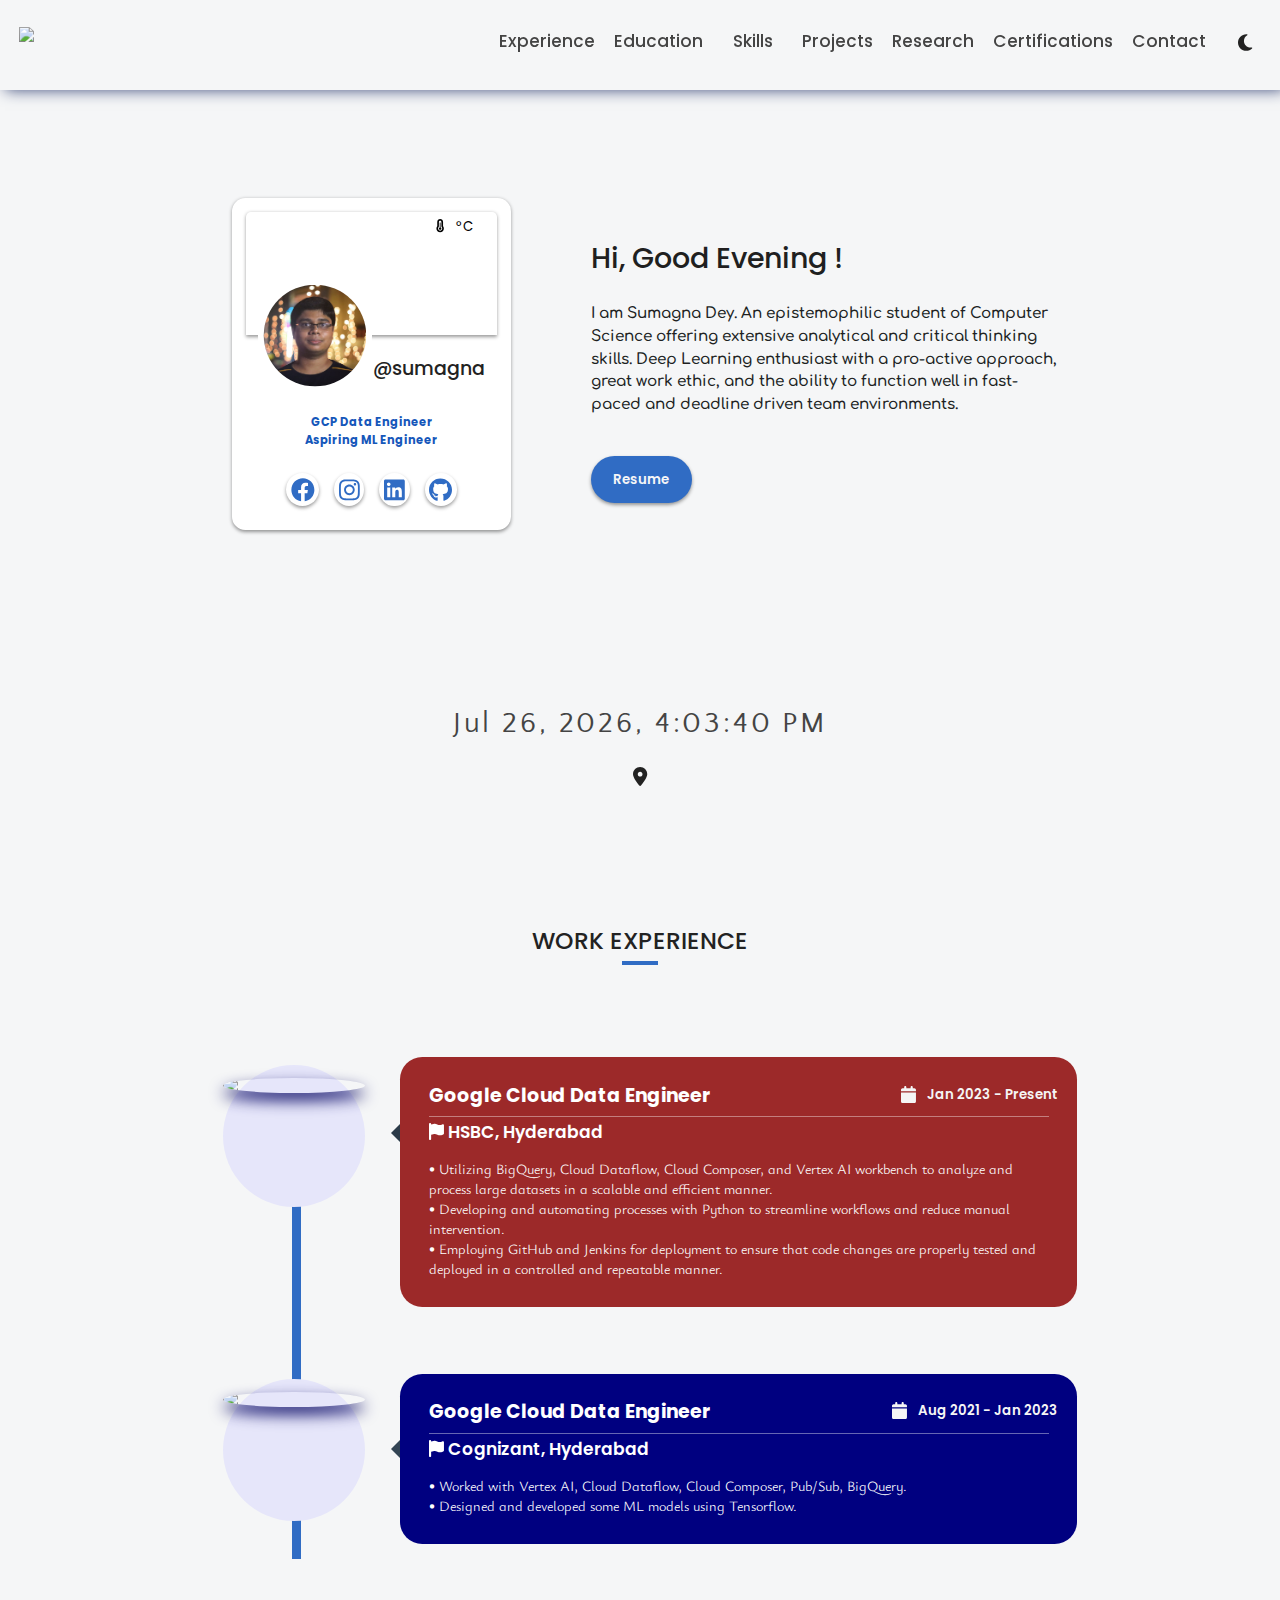
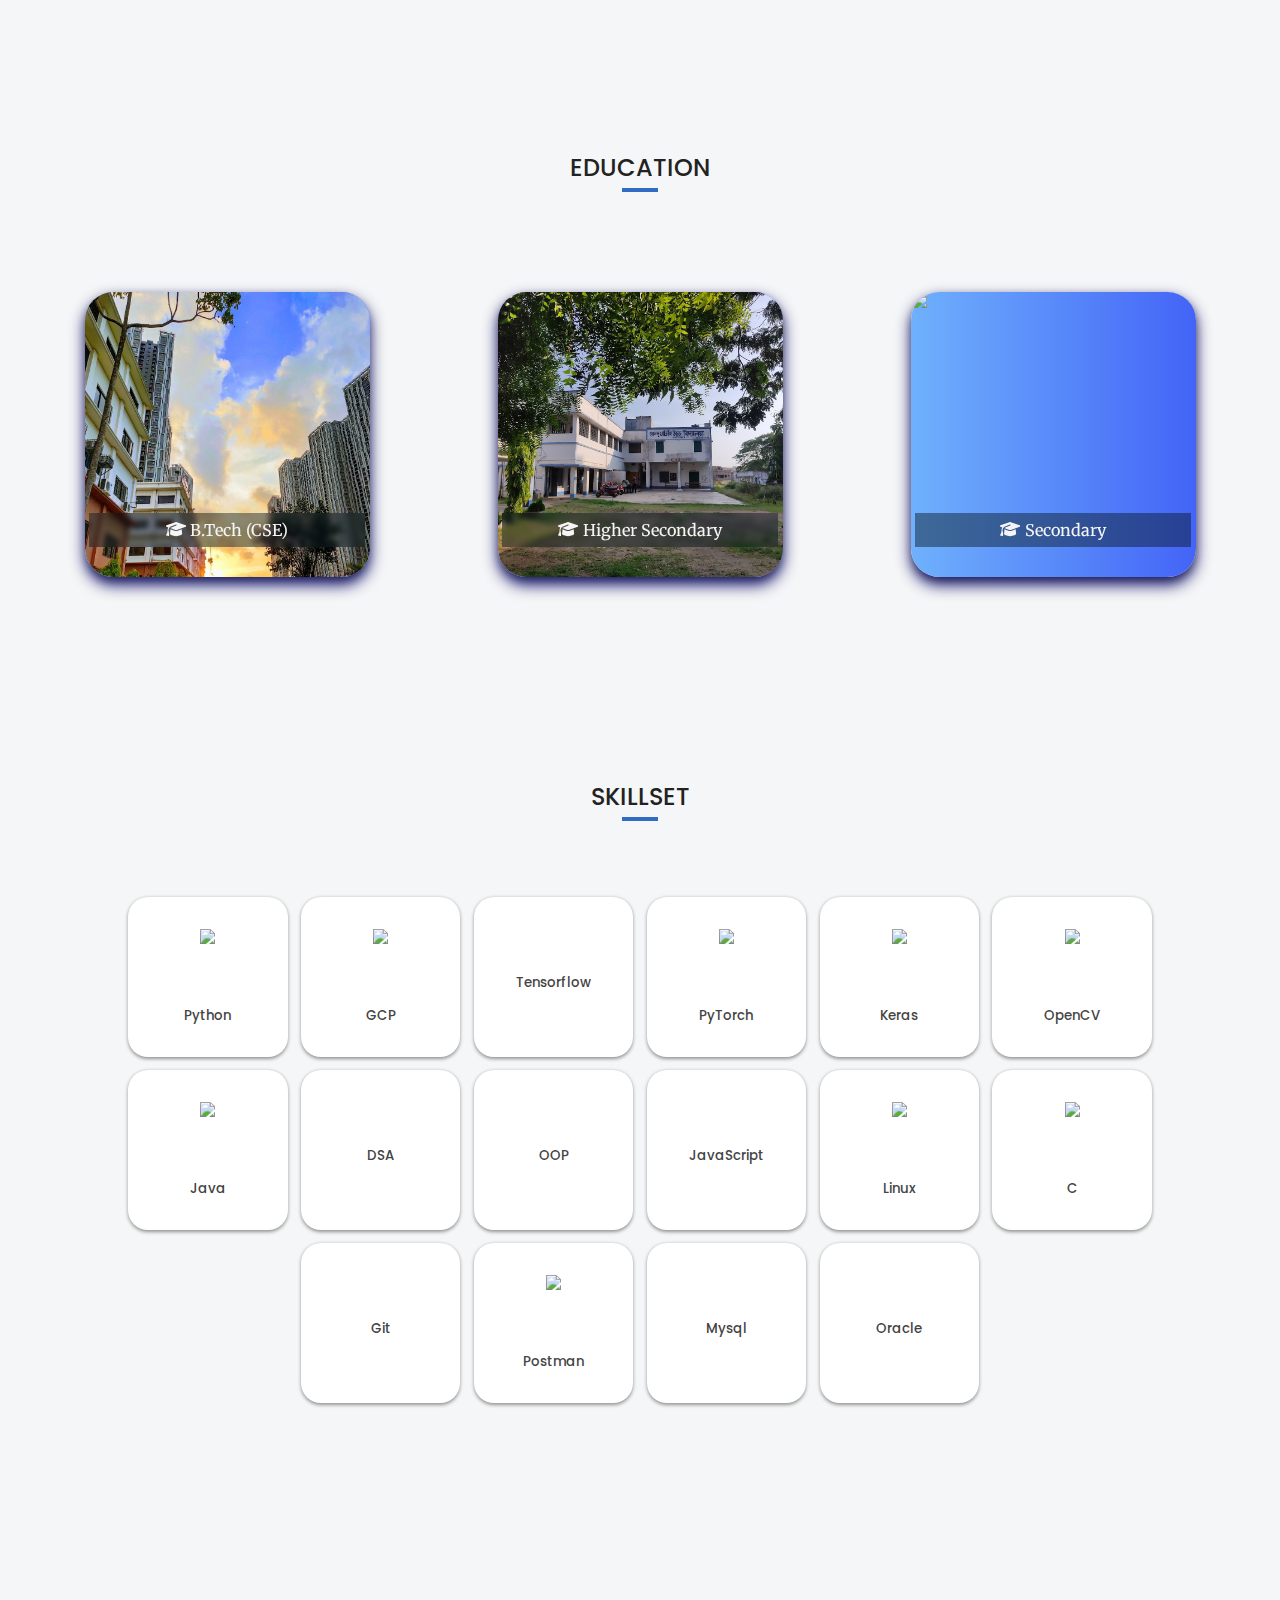
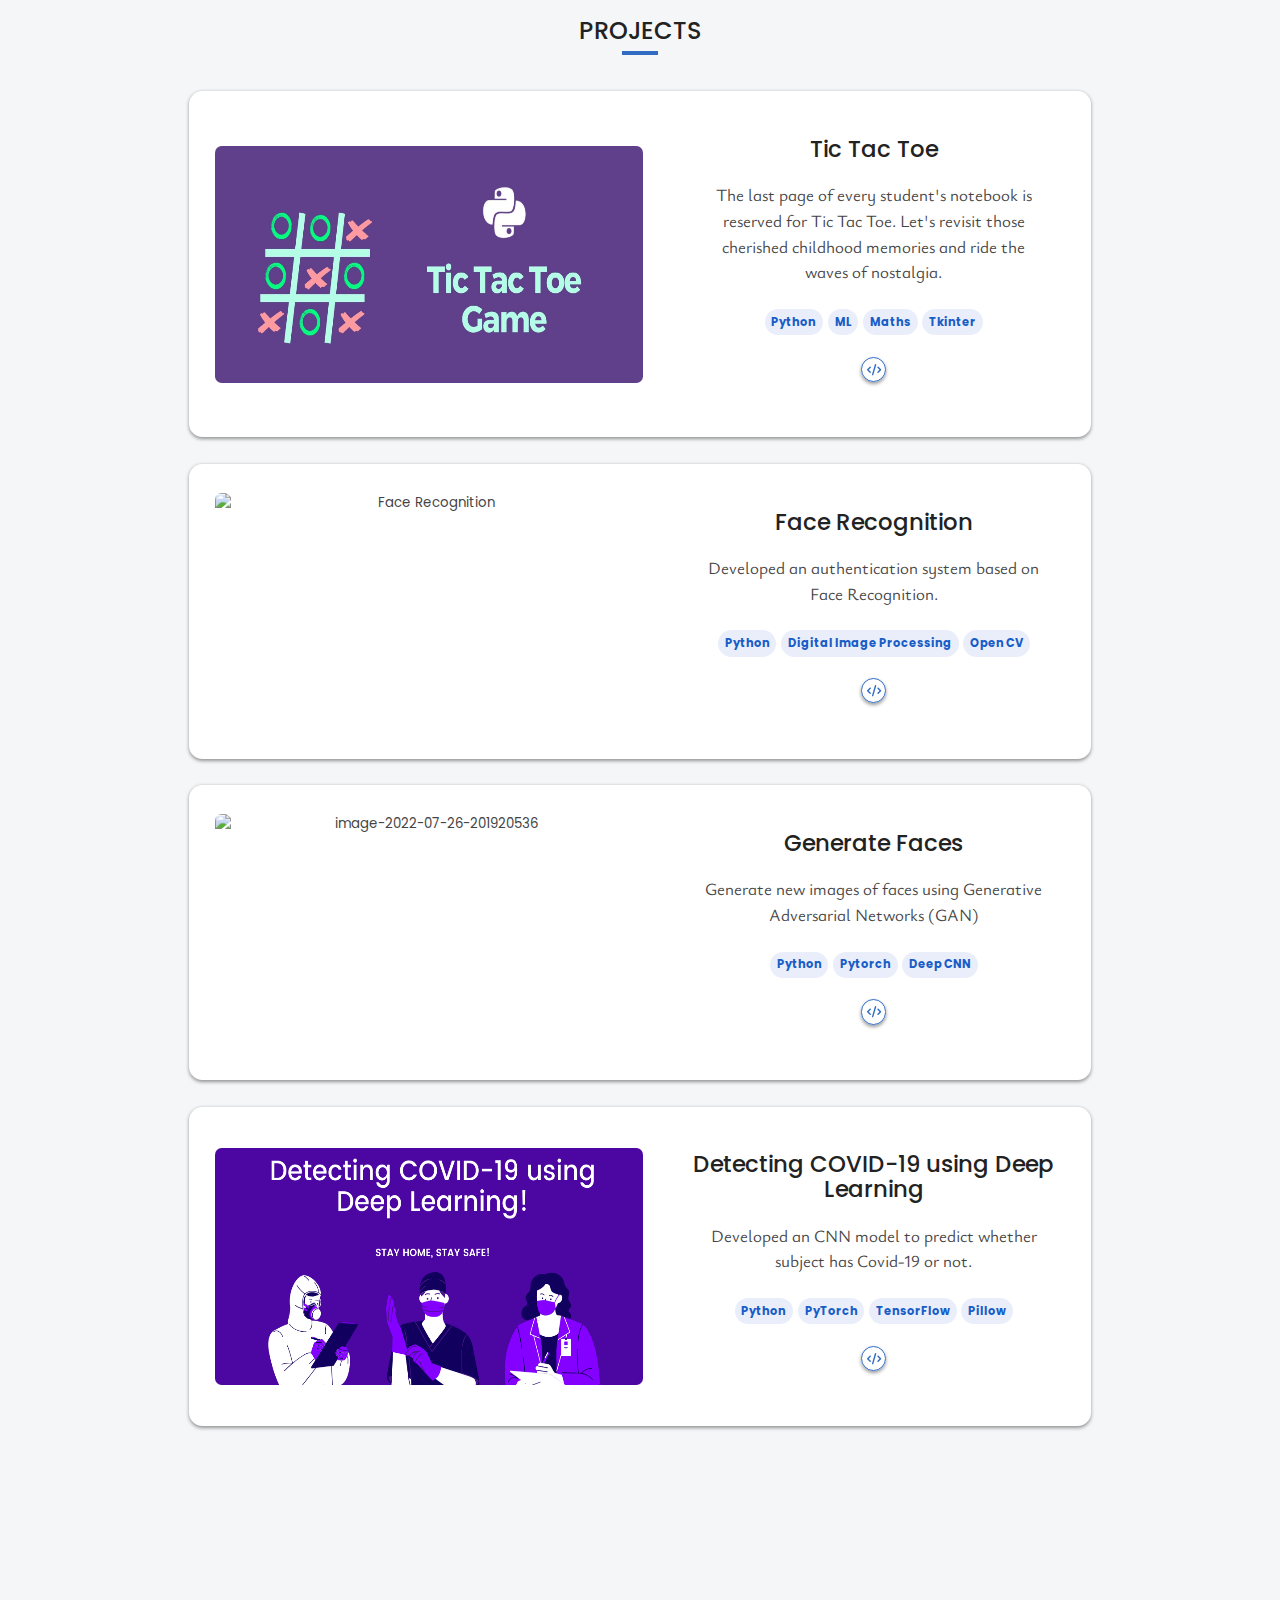
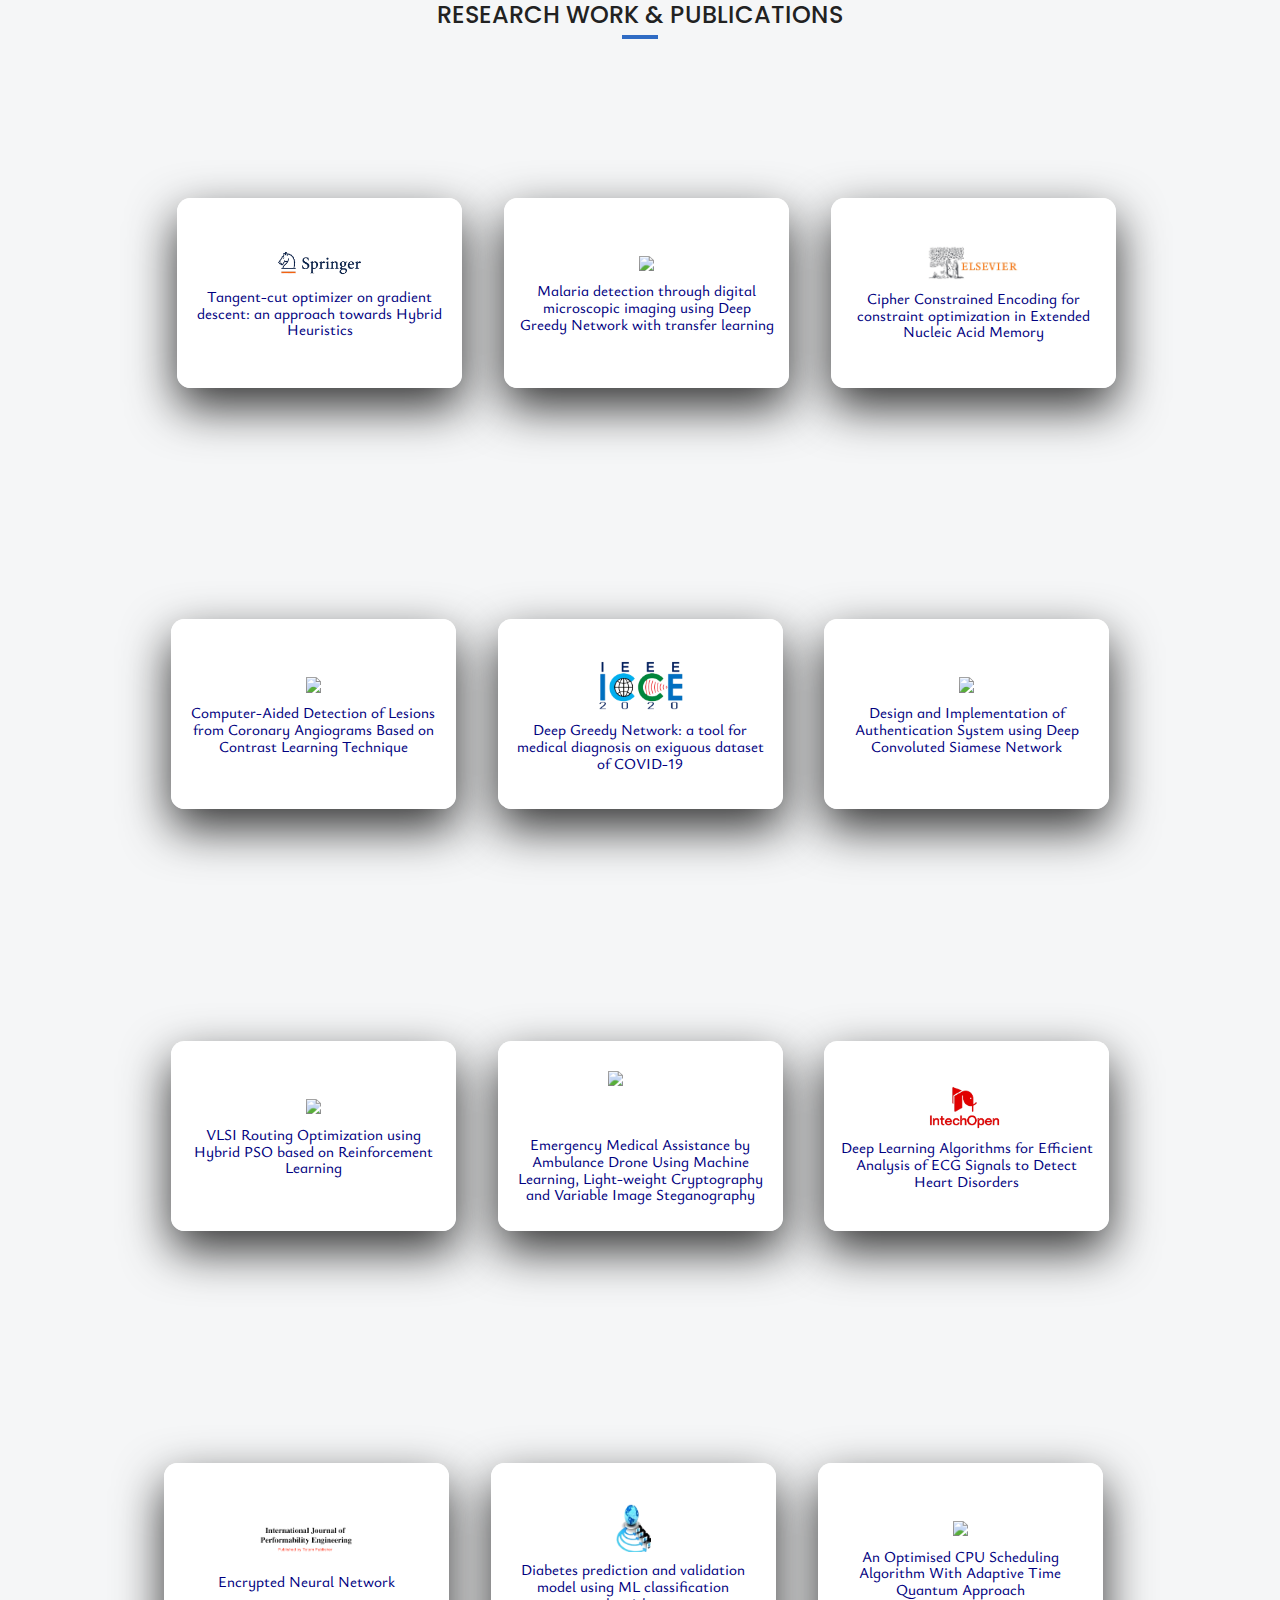
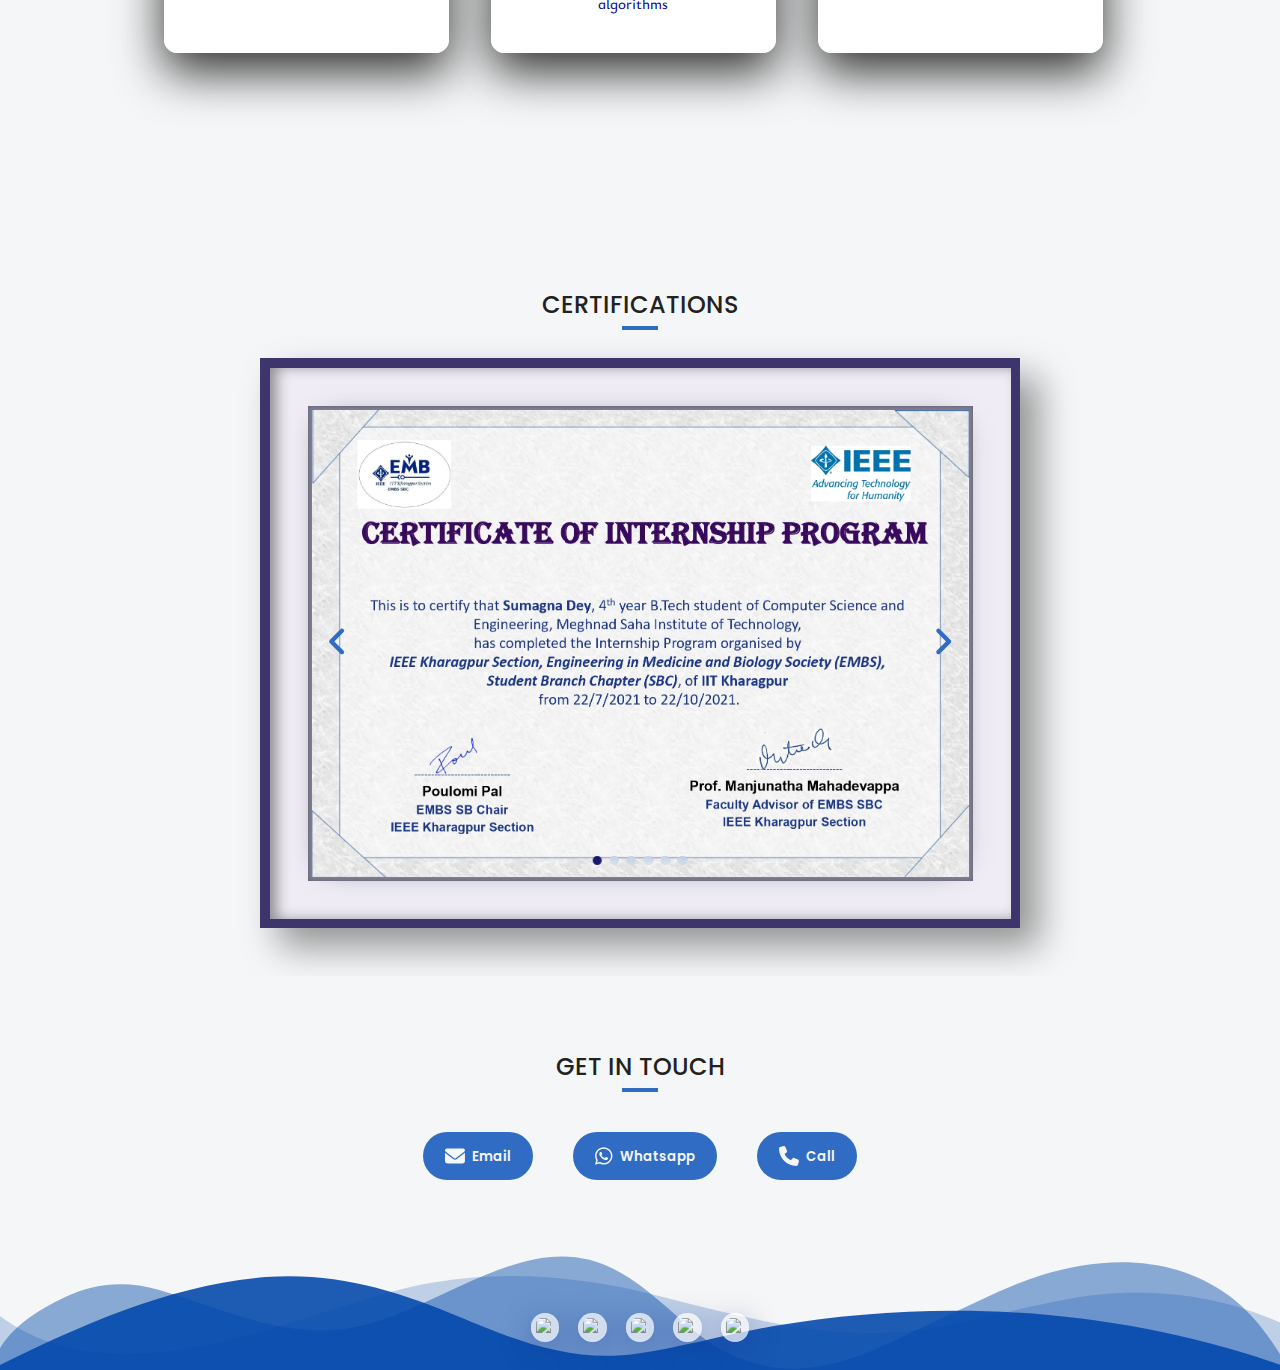
==== commit a9cf62cf: "Font Update" ====
--- a/index.html
+++ b/index.html
@@ -73,6 +73,6 @@
     }
   </script>
   <app-root></app-root>
-<script src="runtime.4780622838e52590.js" type="module"></script><script src="polyfills.05f54d0273a14613.js" type="module"></script><script src="main.6da0cff9526de80b.js" type="module"></script>
+<script src="runtime.4780622838e52590.js" type="module"></script><script src="polyfills.05f54d0273a14613.js" type="module"></script><script src="main.afa41d1aae8010a0.js" type="module"></script>
 
 </body></html>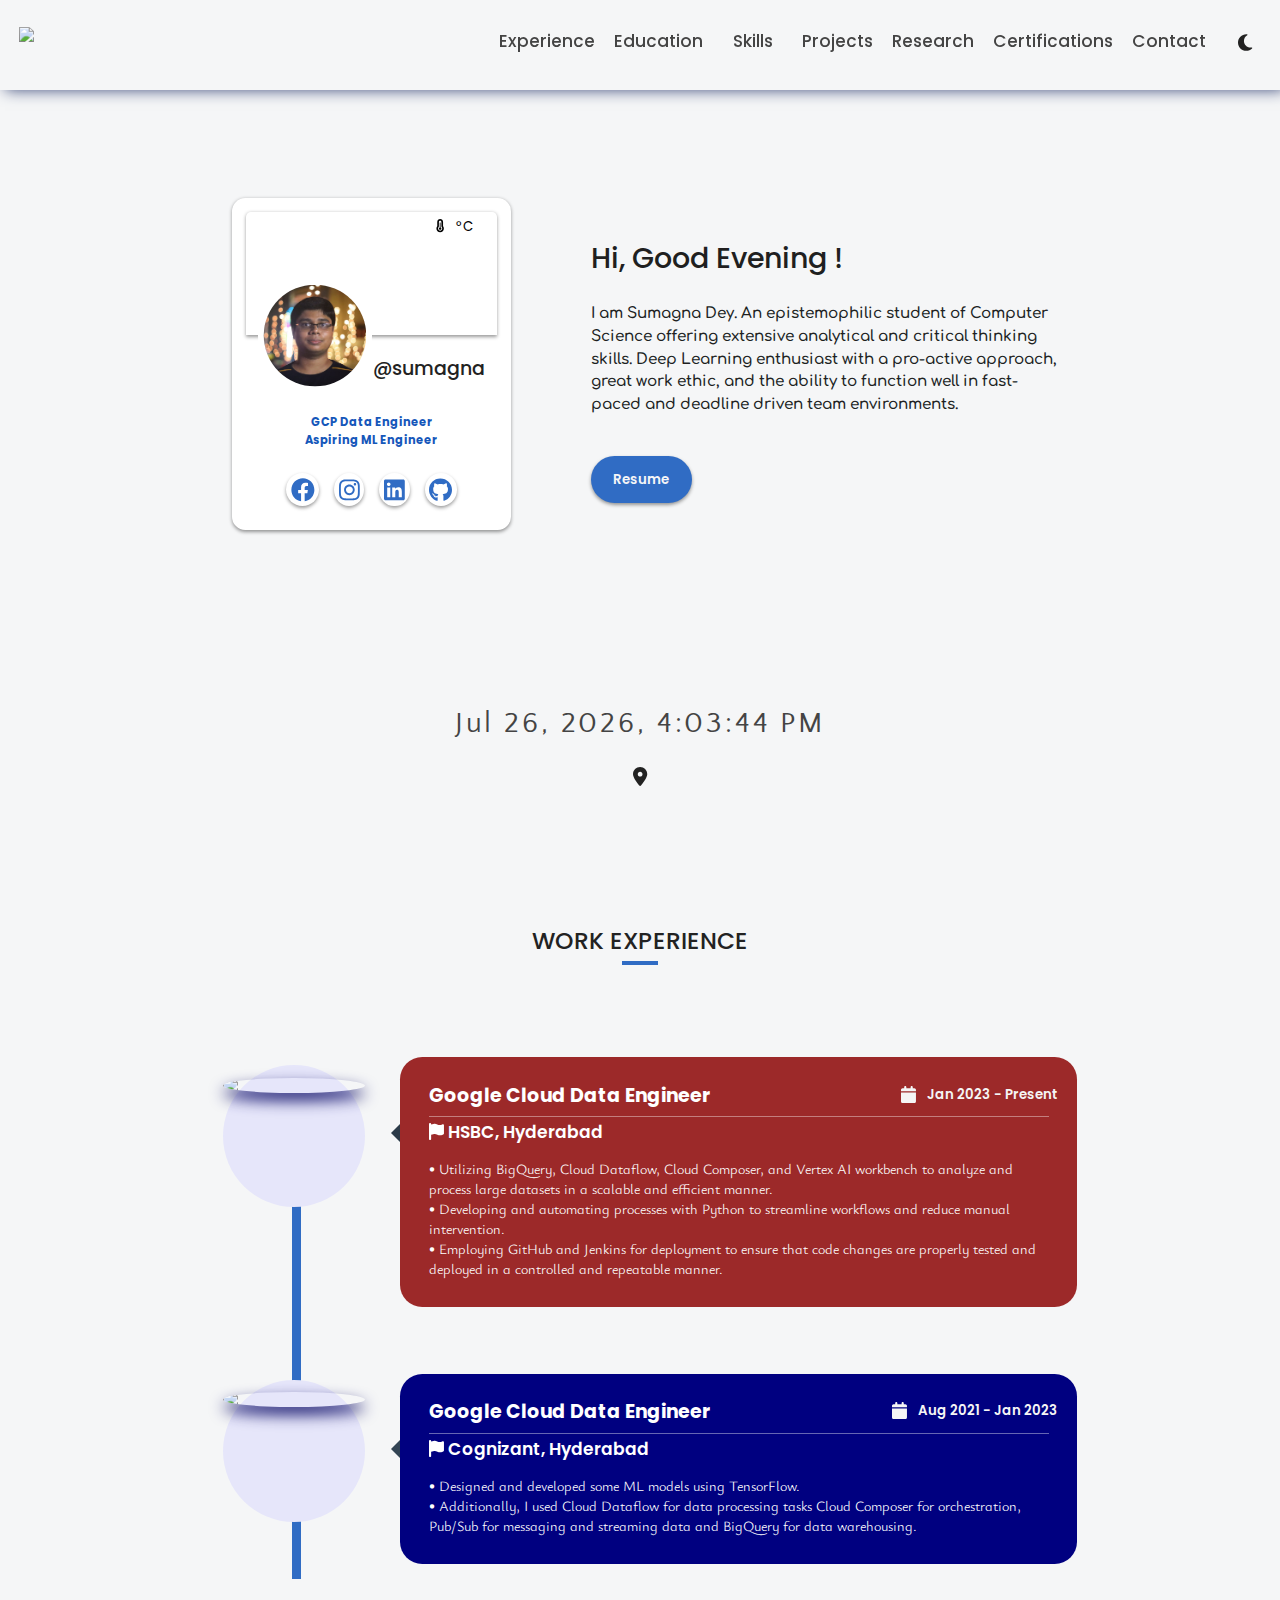
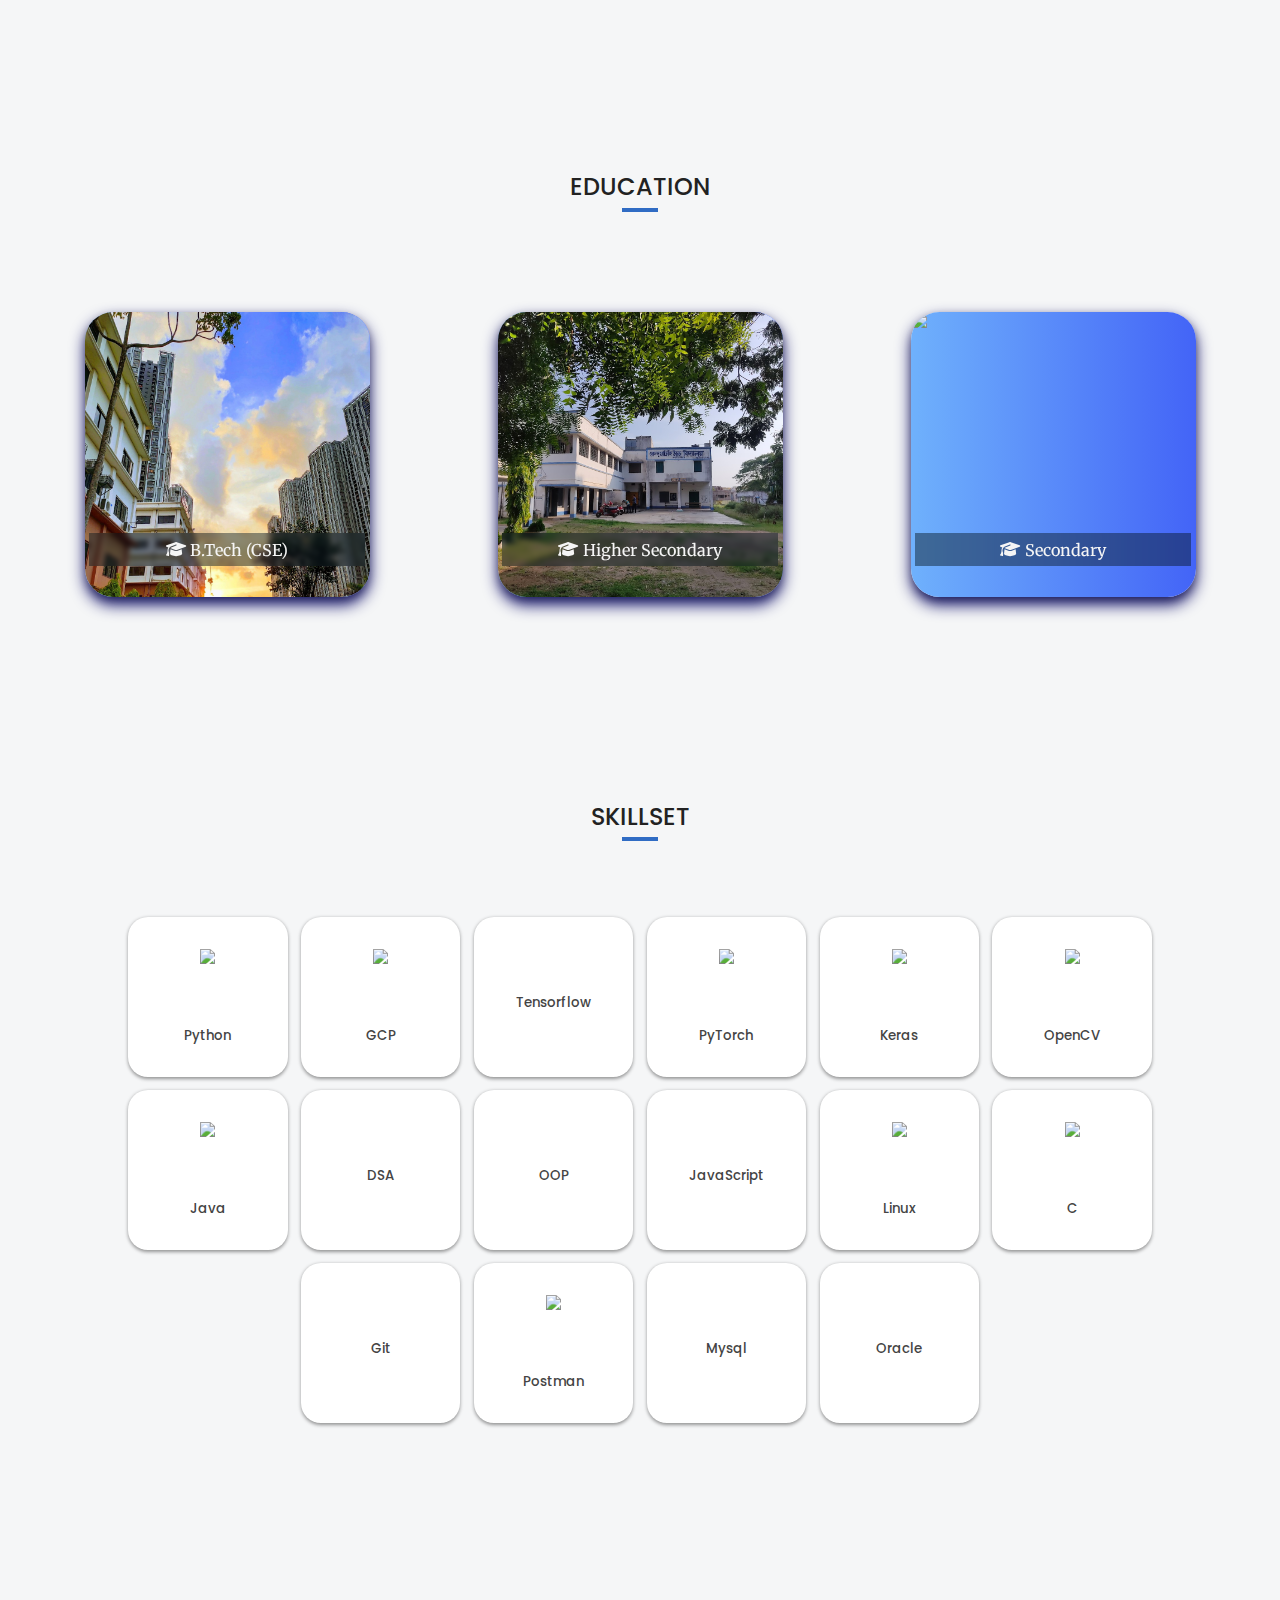
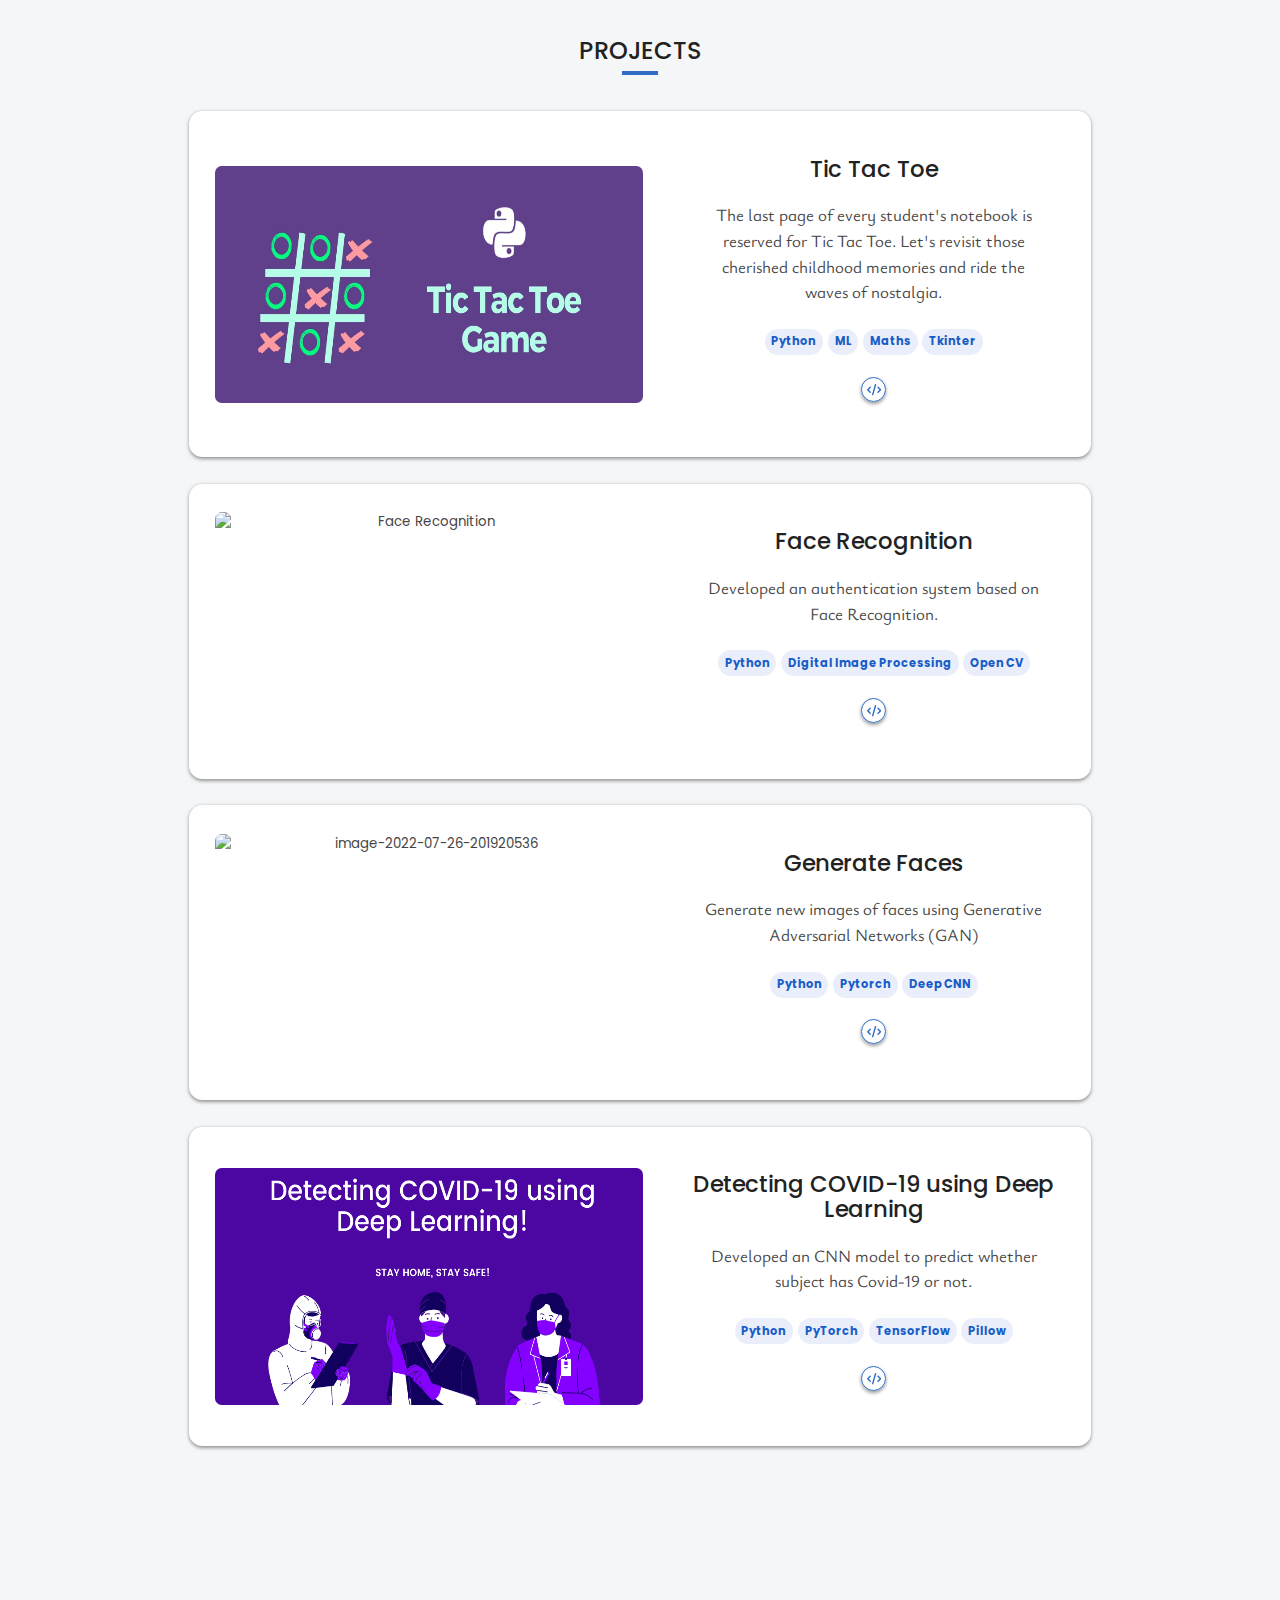
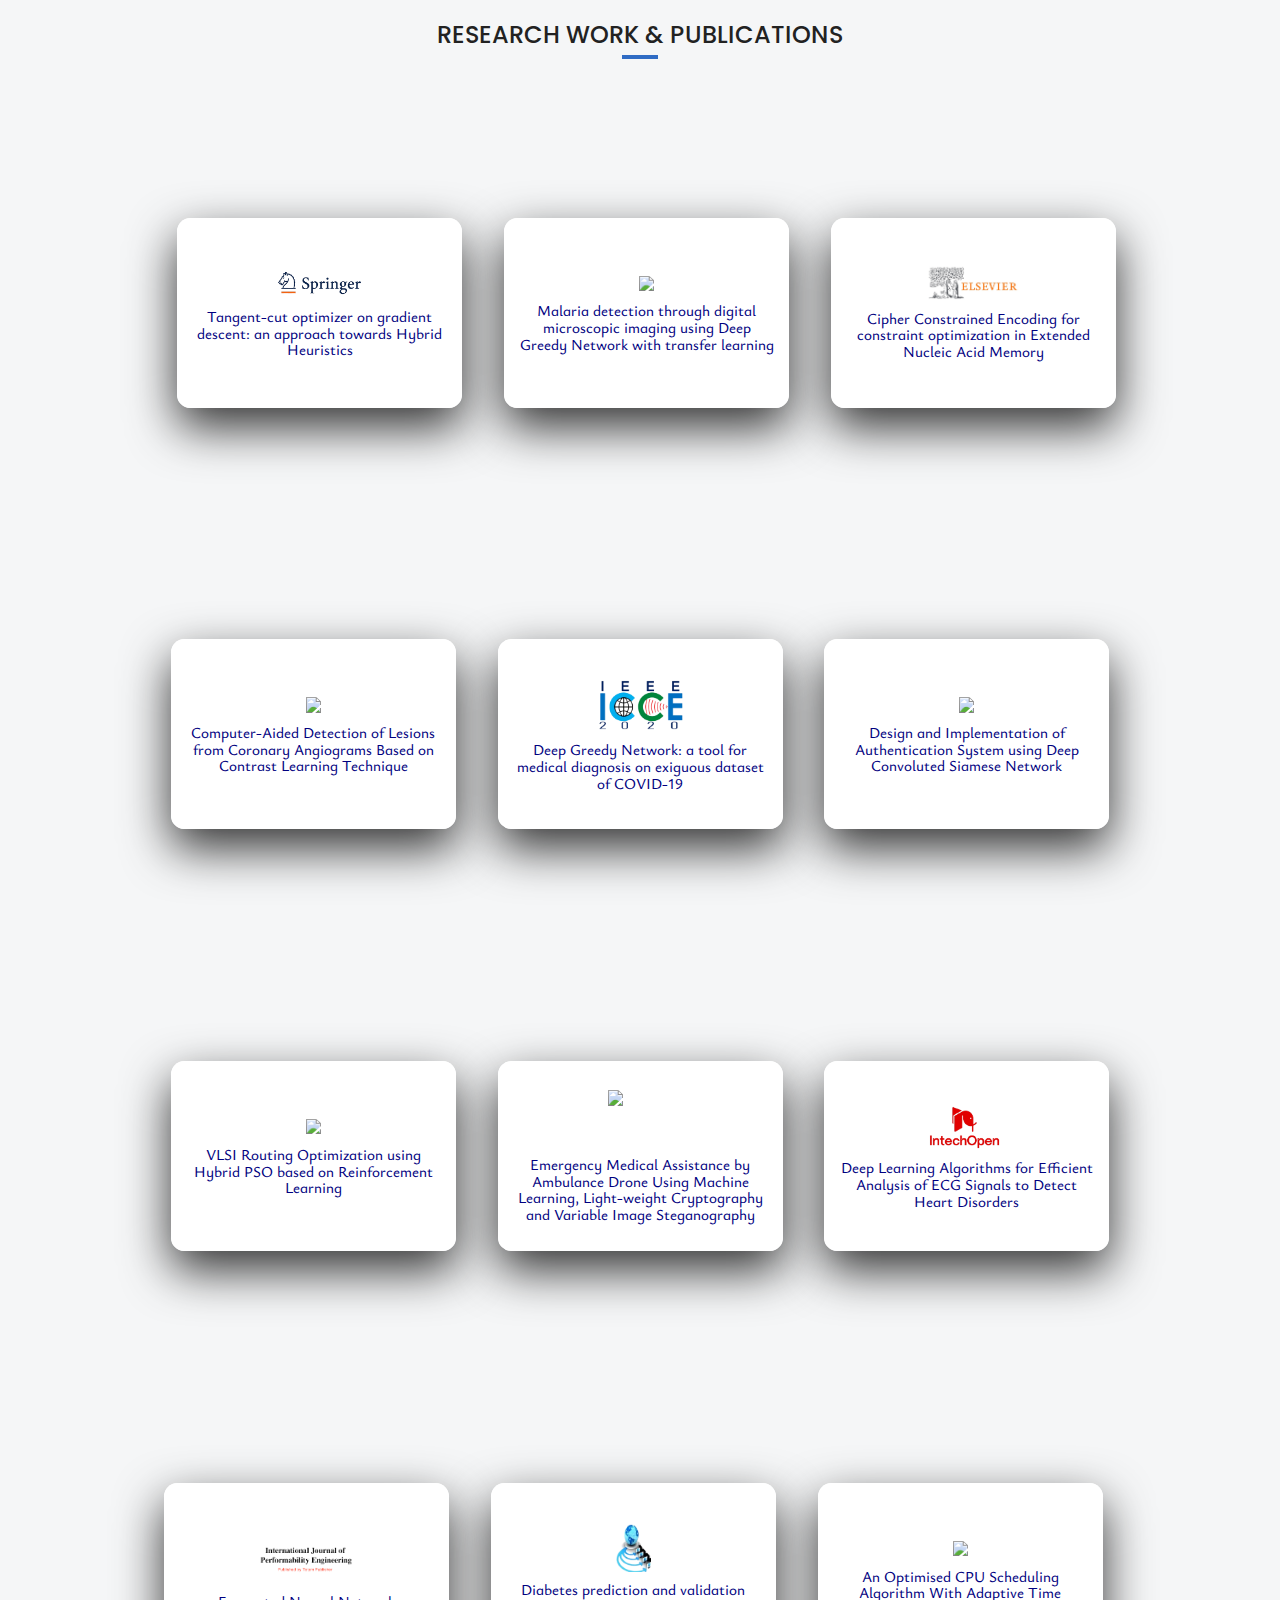
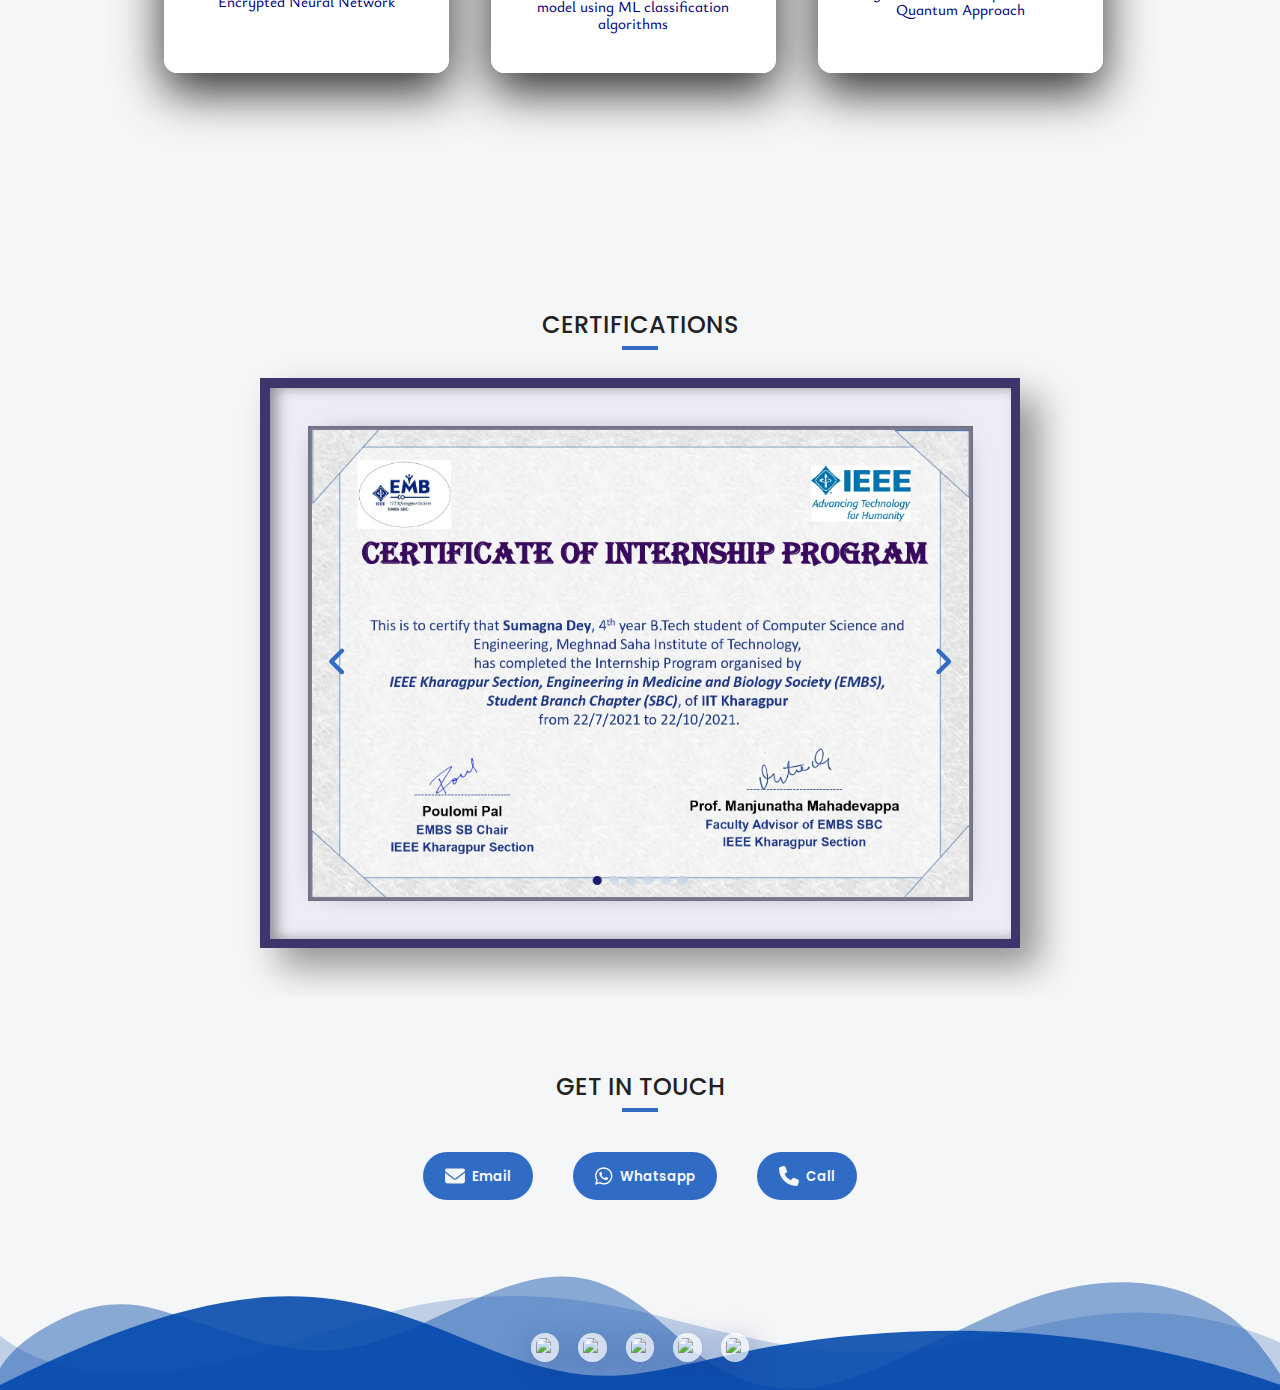
==== commit 0d2c89e9: "Frame Update" ====
--- a/index.html
+++ b/index.html
@@ -73,6 +73,6 @@
     }
   </script>
   <app-root></app-root>
-<script src="runtime.4780622838e52590.js" type="module"></script><script src="polyfills.05f54d0273a14613.js" type="module"></script><script src="main.afa41d1aae8010a0.js" type="module"></script>
+<script src="runtime.4780622838e52590.js" type="module"></script><script src="polyfills.05f54d0273a14613.js" type="module"></script><script src="main.dd287c86bf871d2b.js" type="module"></script>
 
 </body></html>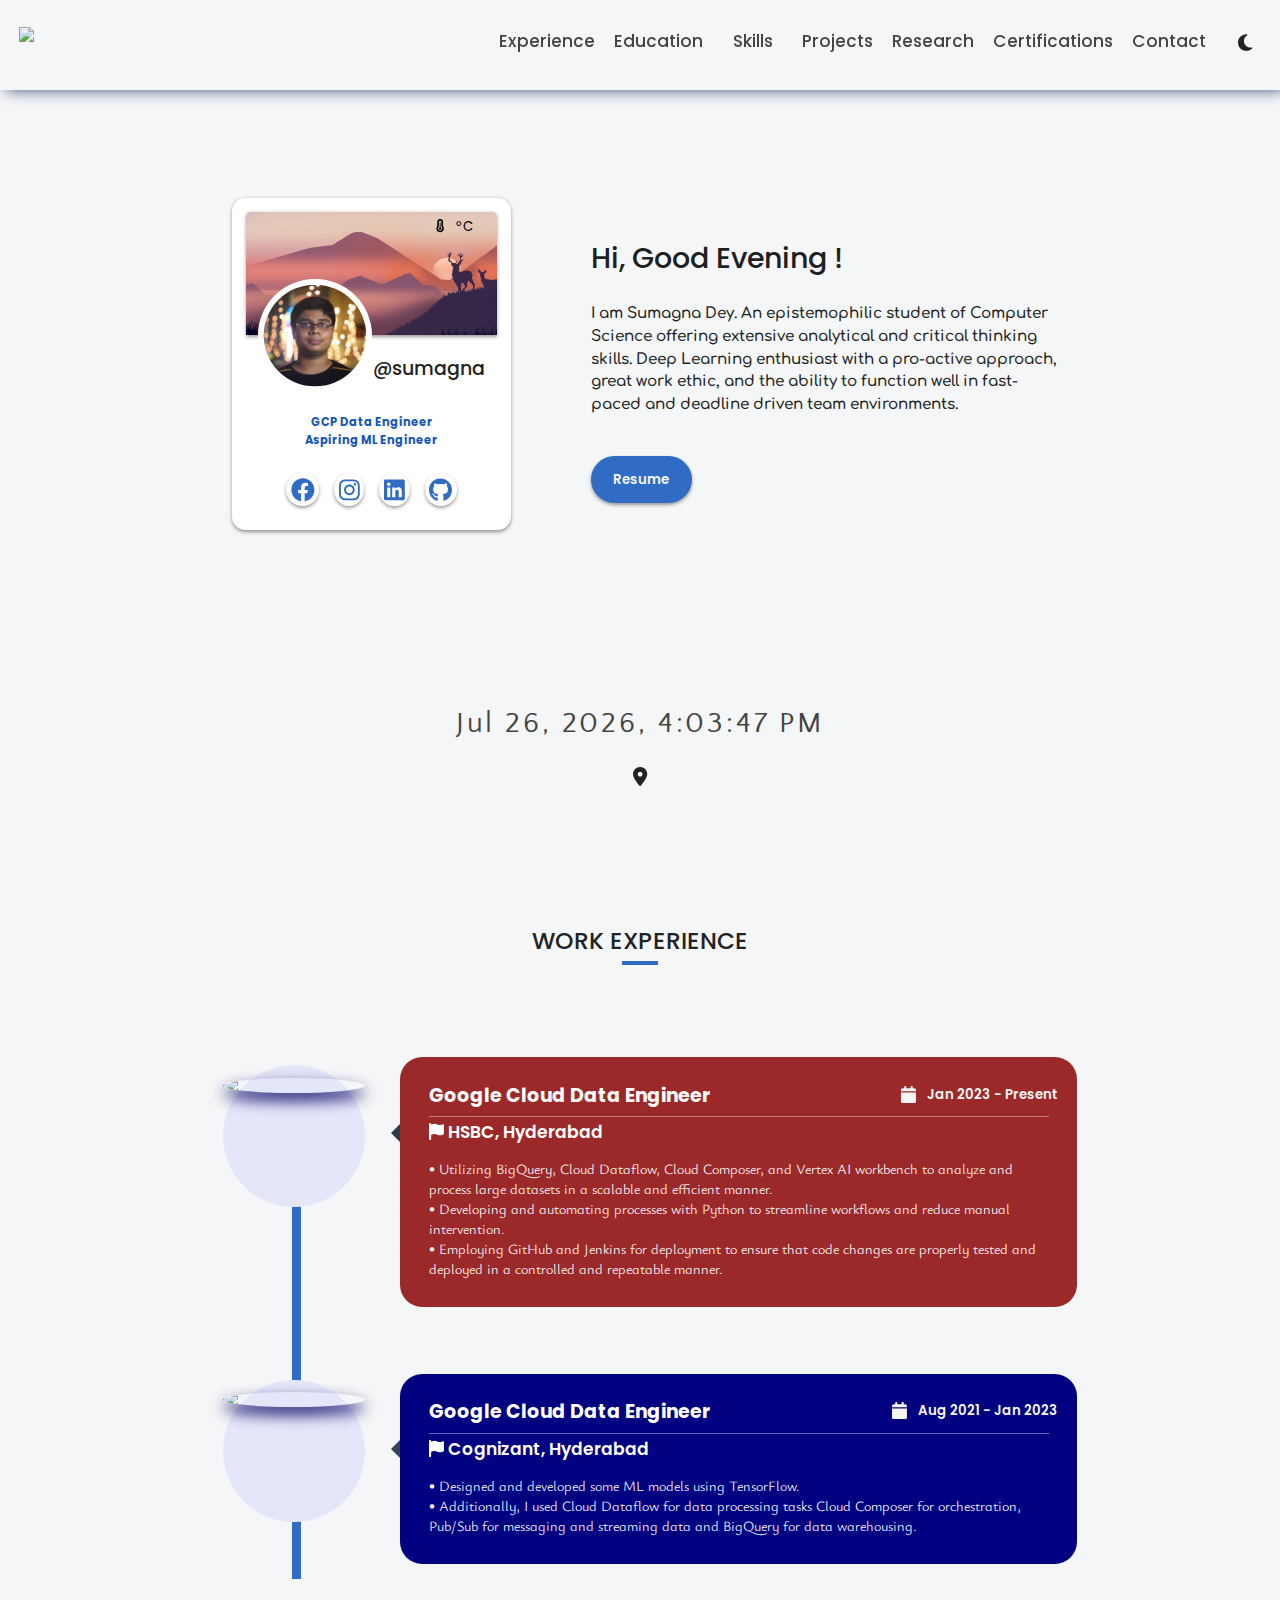
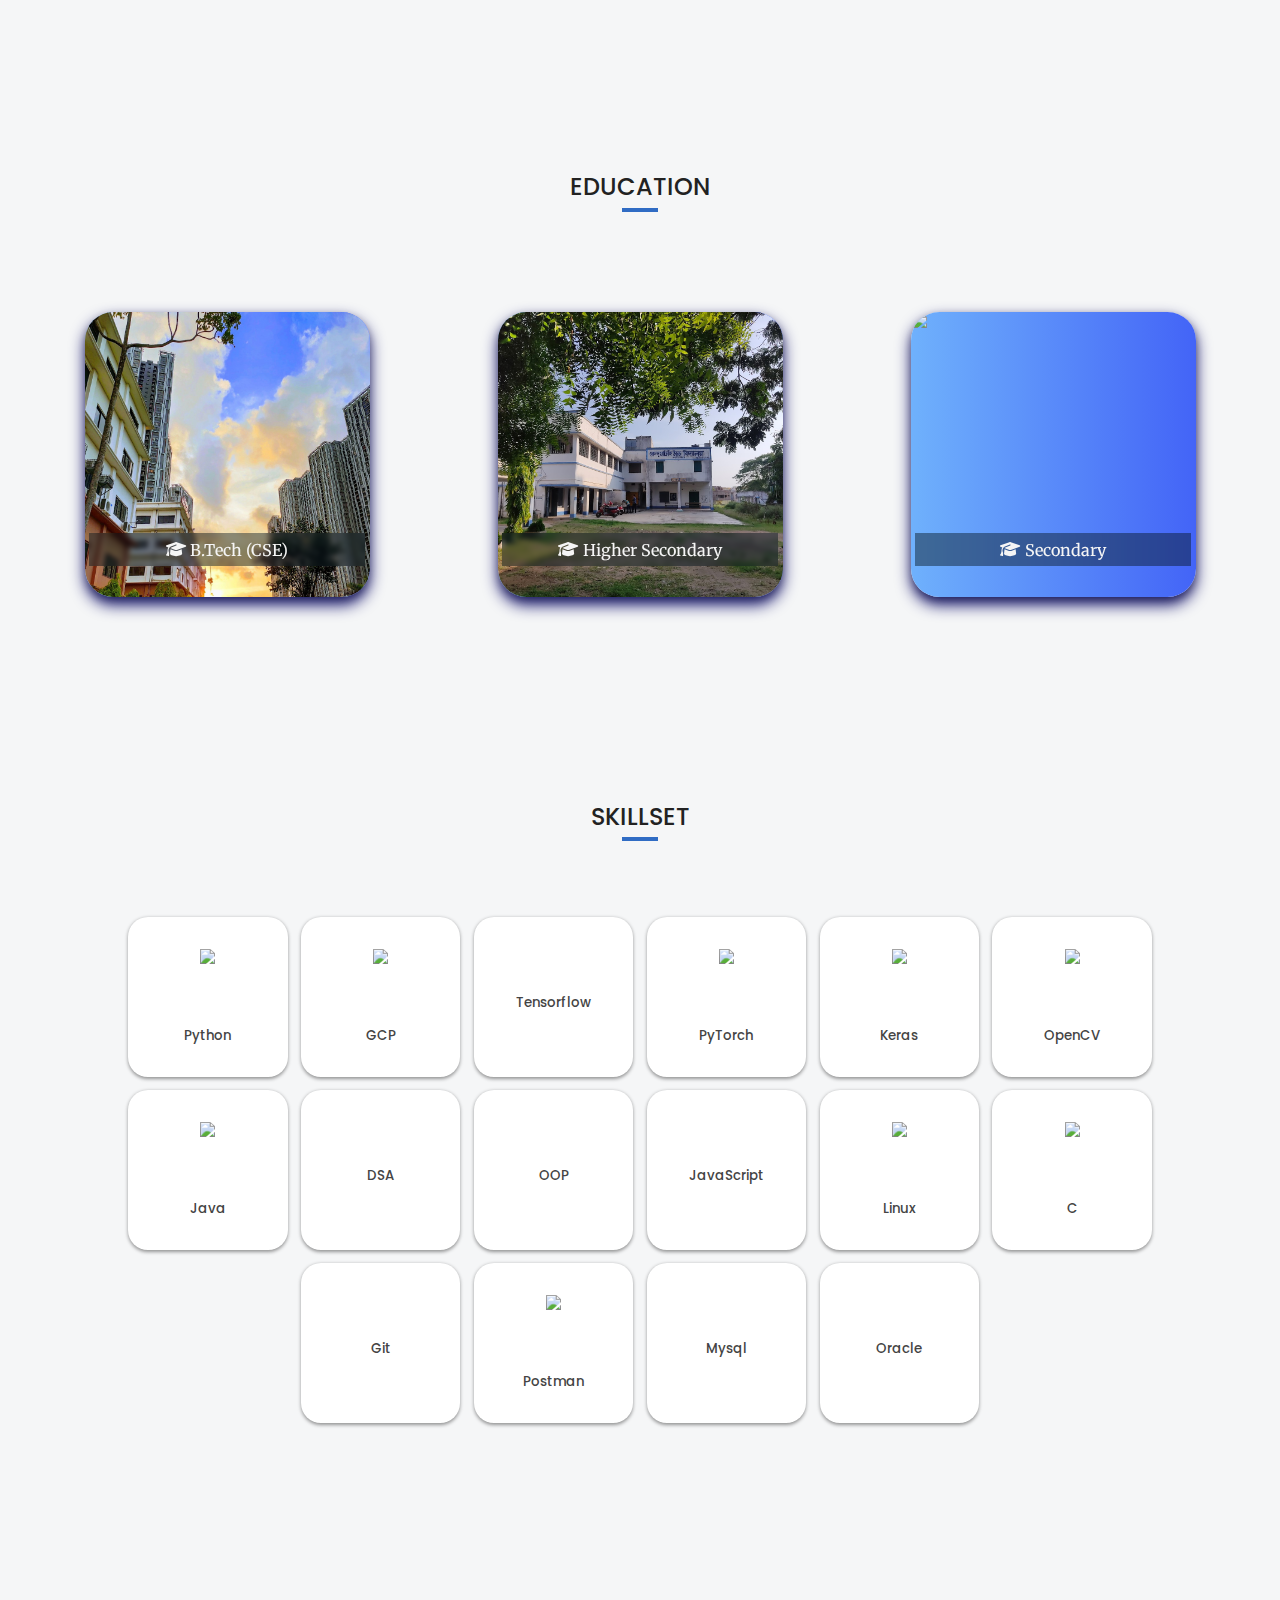
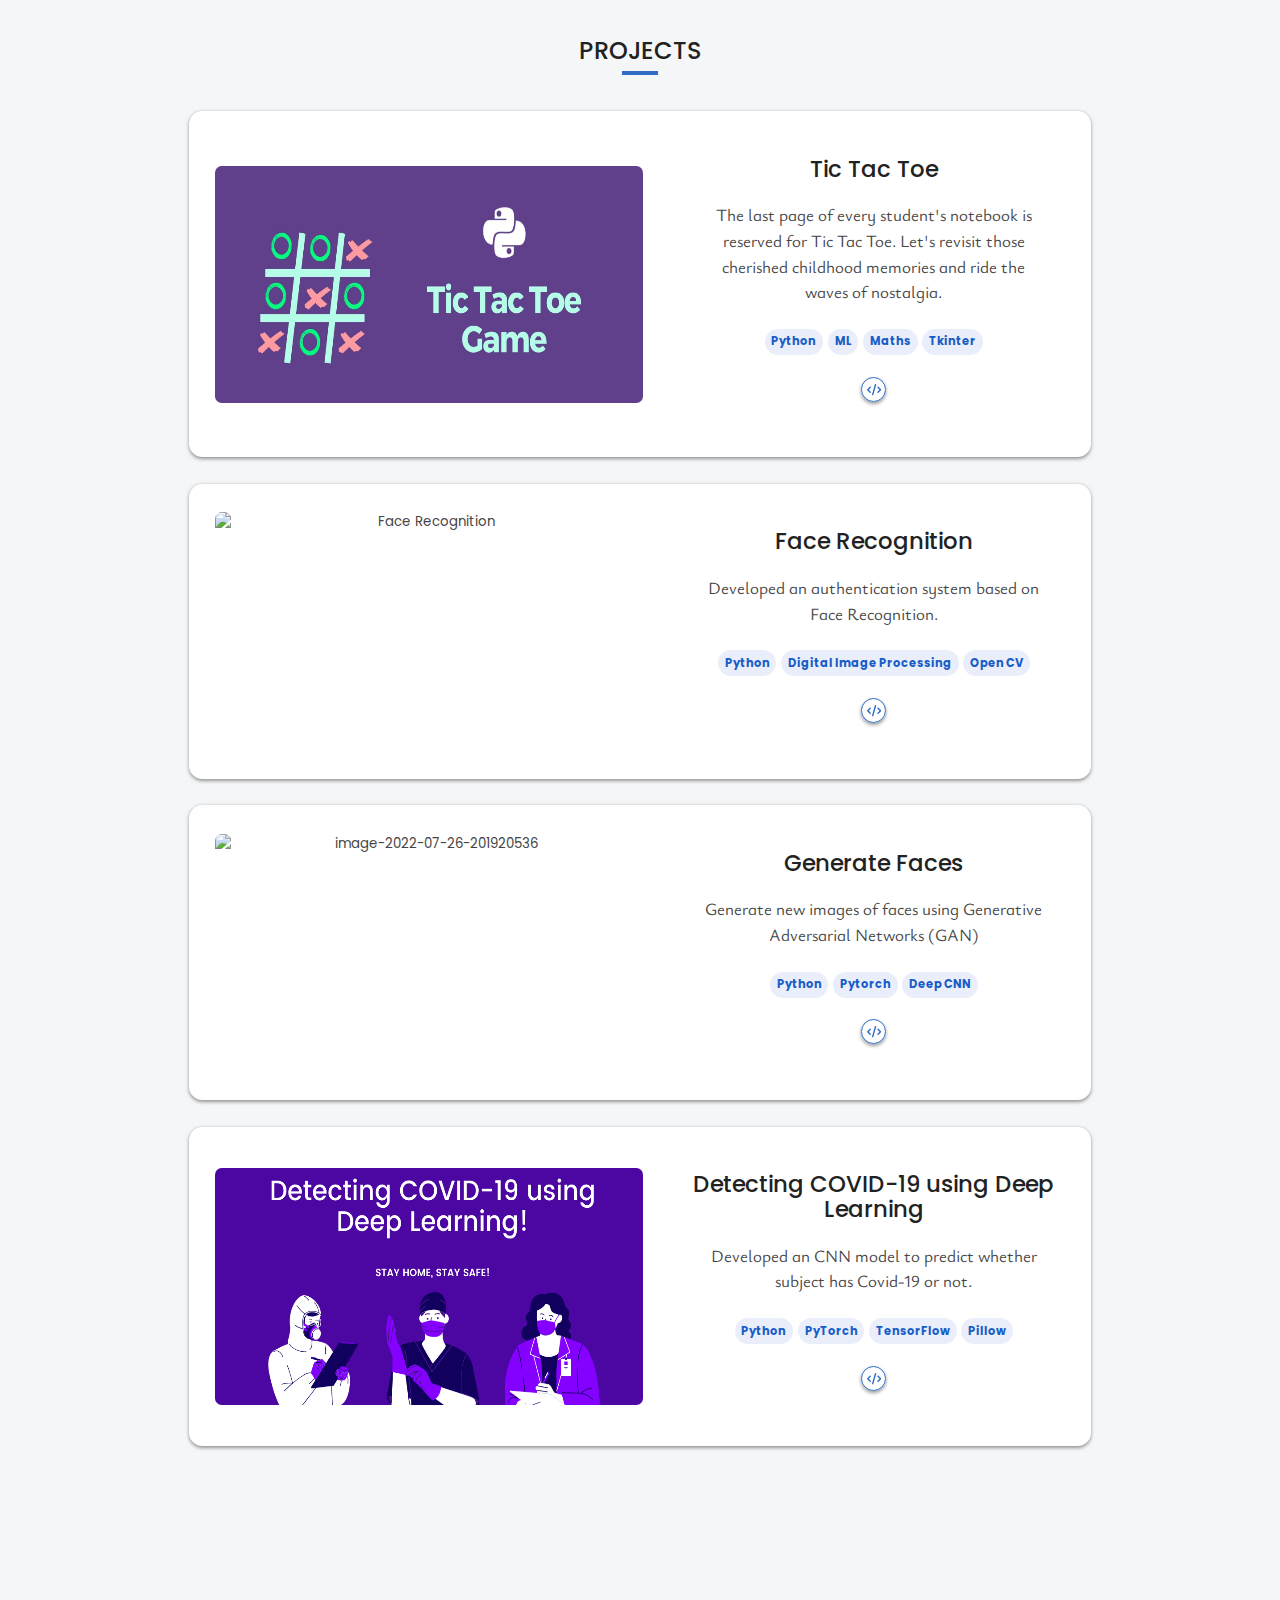
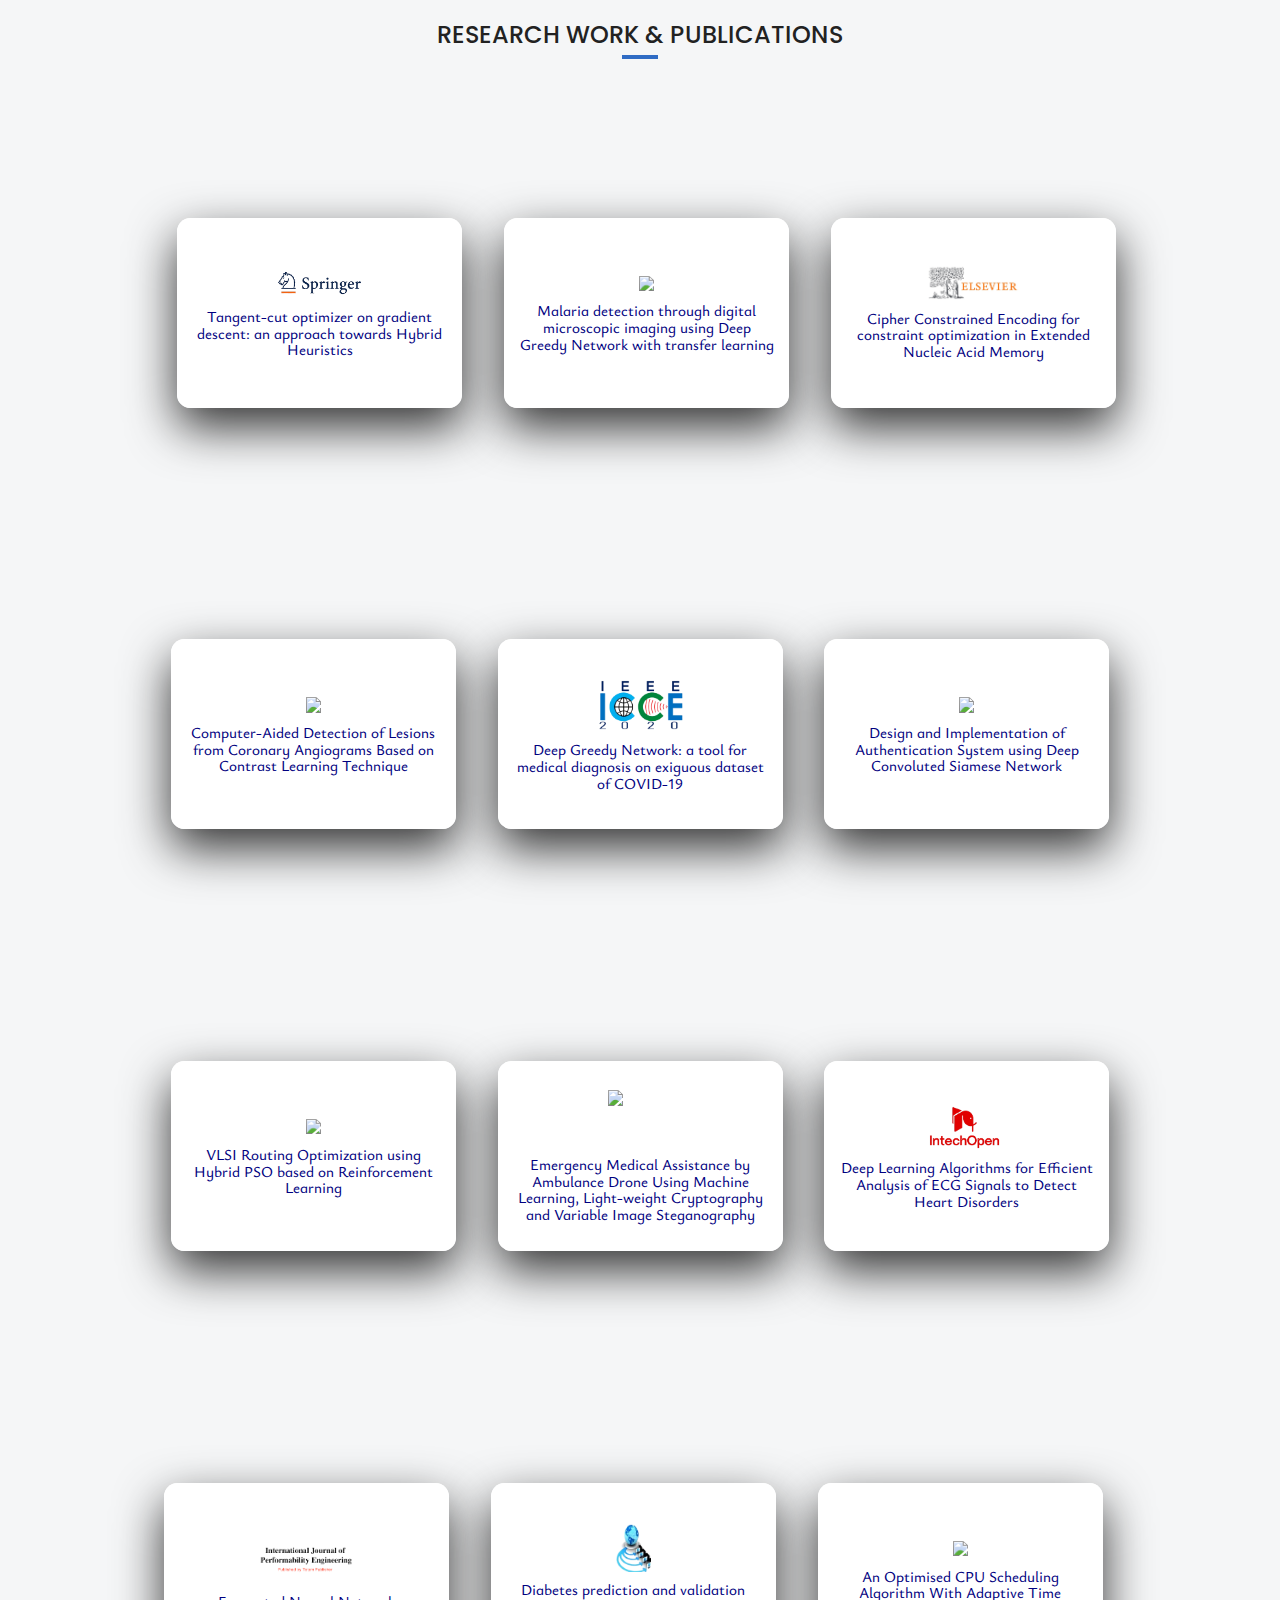
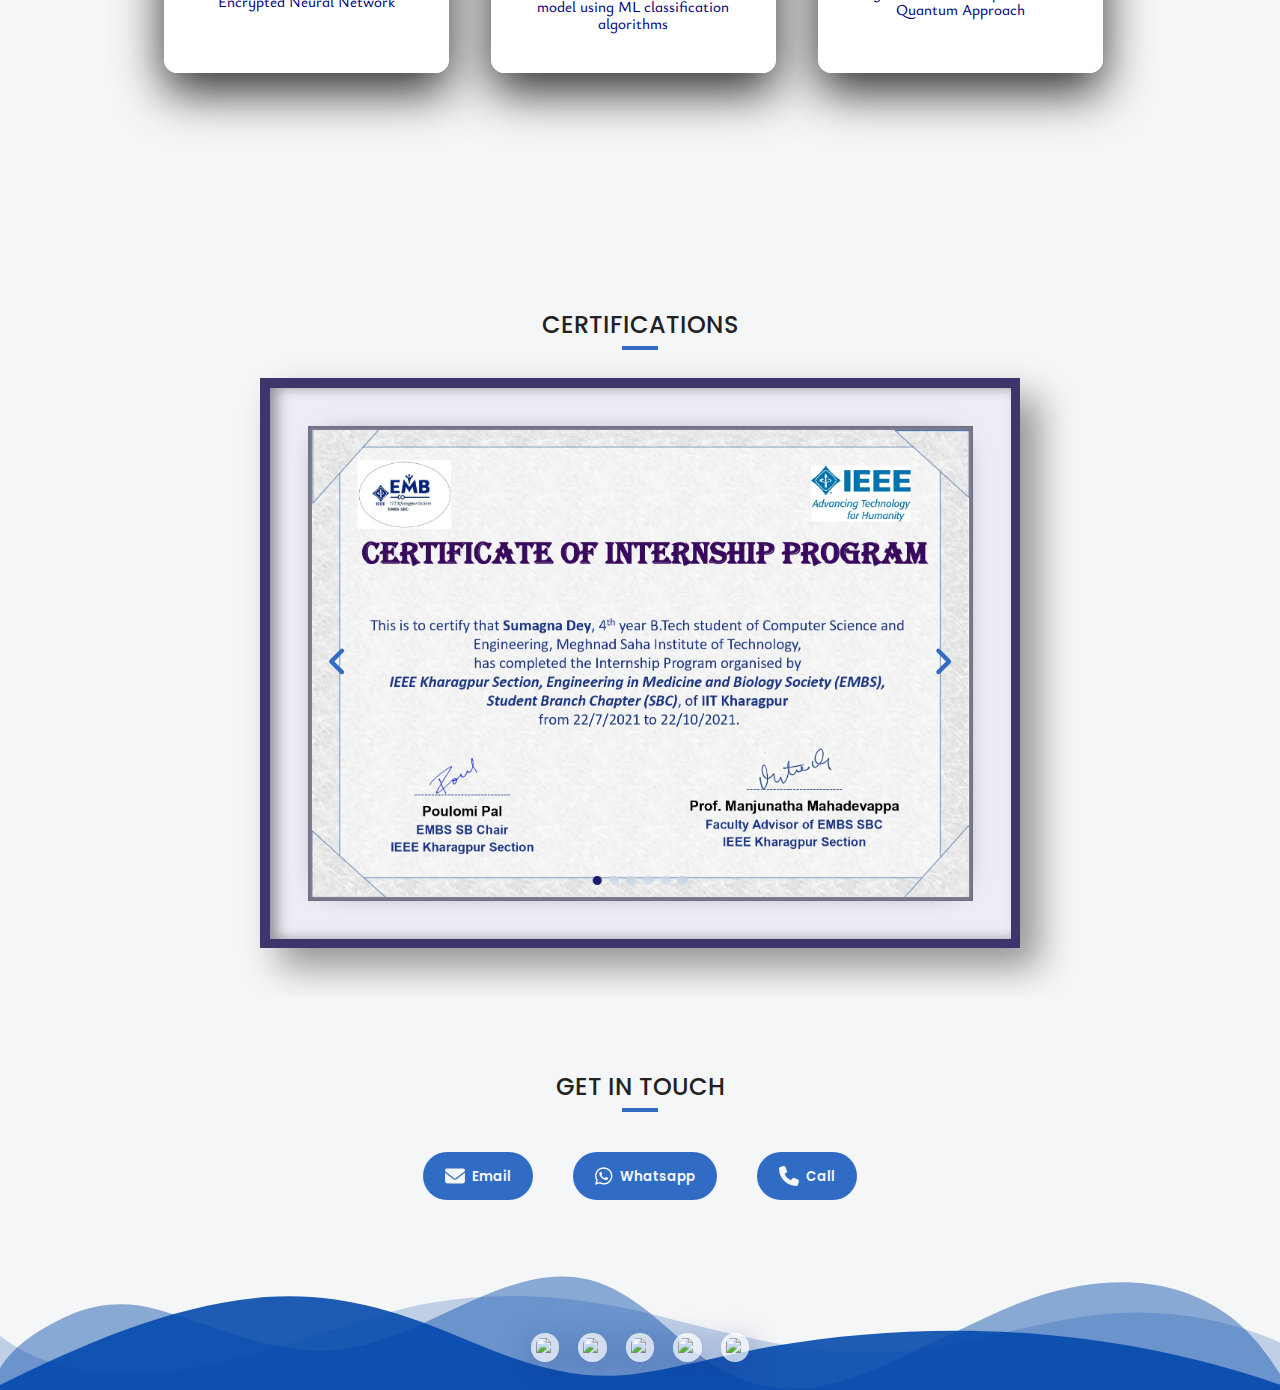
==== commit 40bed45e: "Cover Pic fix" ====
--- a/index.html
+++ b/index.html
@@ -73,6 +73,6 @@
     }
   </script>
   <app-root></app-root>
-<script src="runtime.4780622838e52590.js" type="module"></script><script src="polyfills.05f54d0273a14613.js" type="module"></script><script src="main.dd287c86bf871d2b.js" type="module"></script>
+<script src="runtime.4780622838e52590.js" type="module"></script><script src="polyfills.05f54d0273a14613.js" type="module"></script><script src="main.888f3c35304f7069.js" type="module"></script>
 
 </body></html>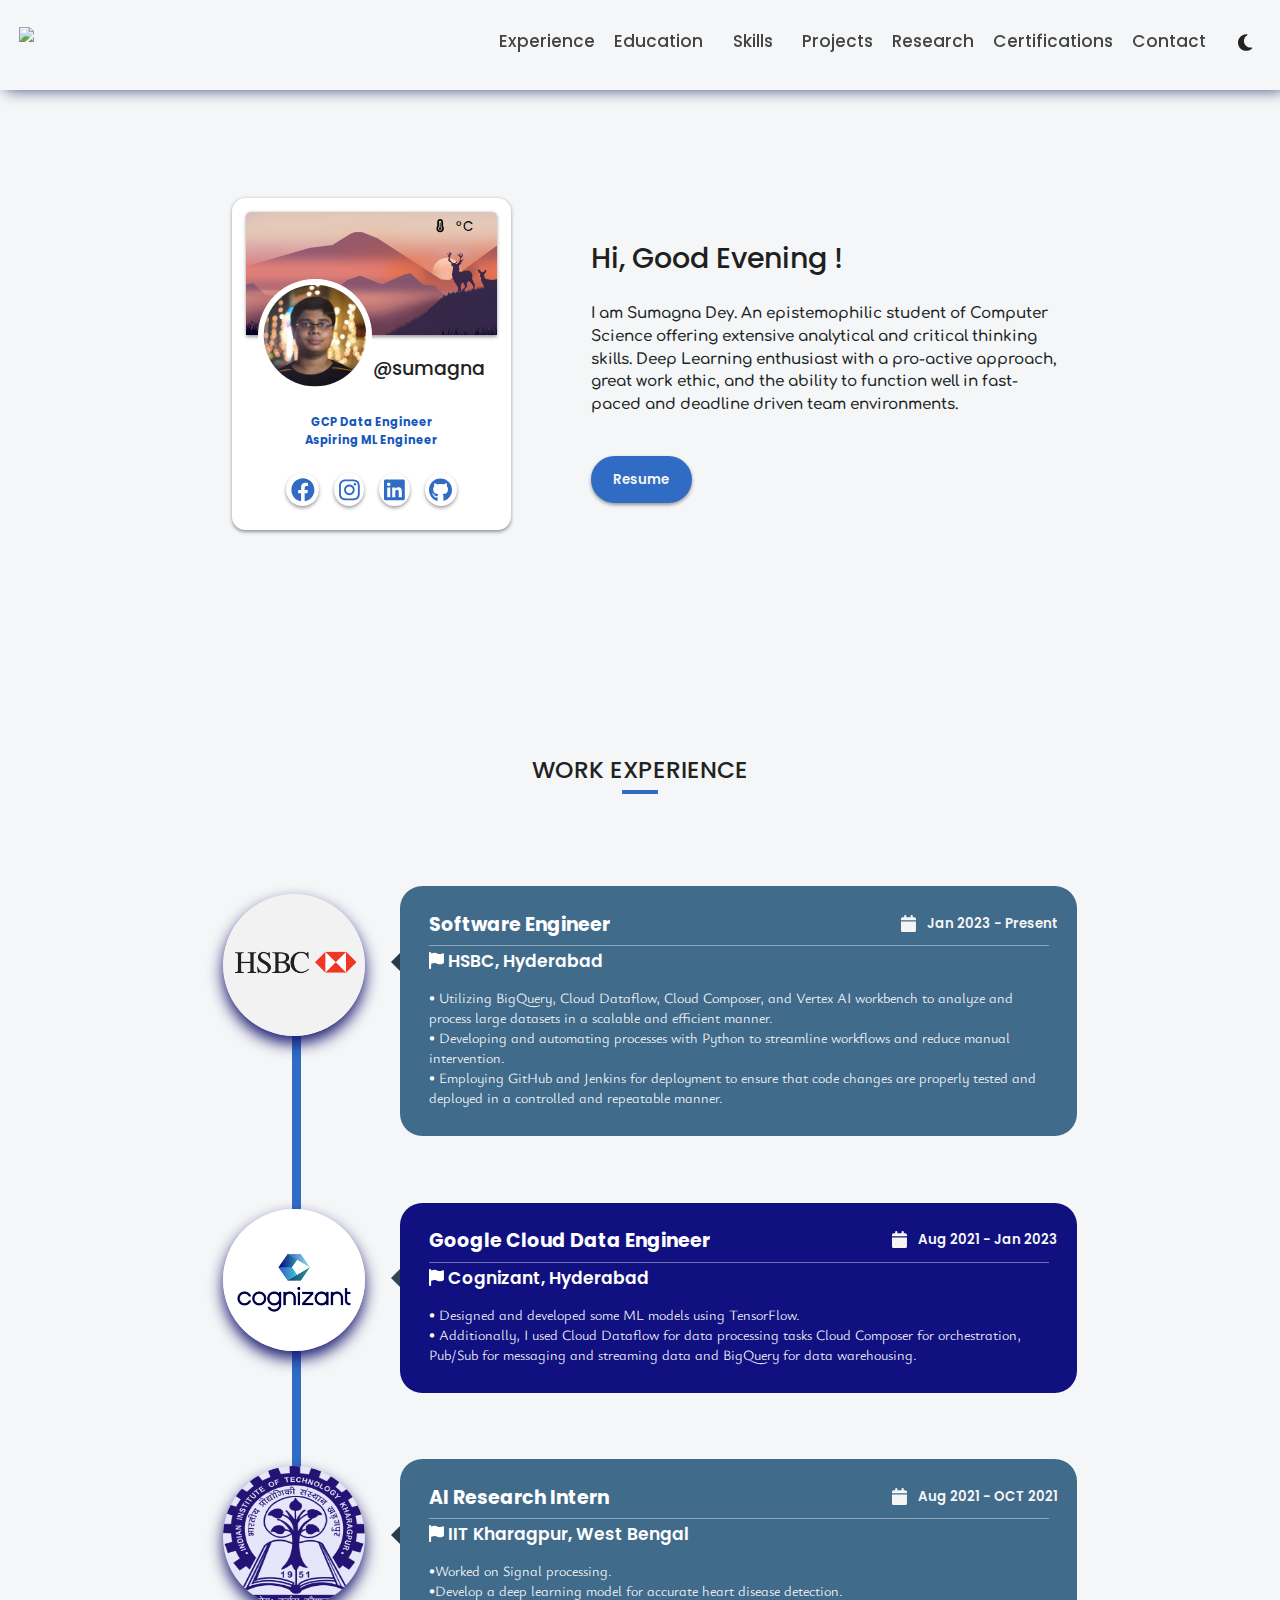
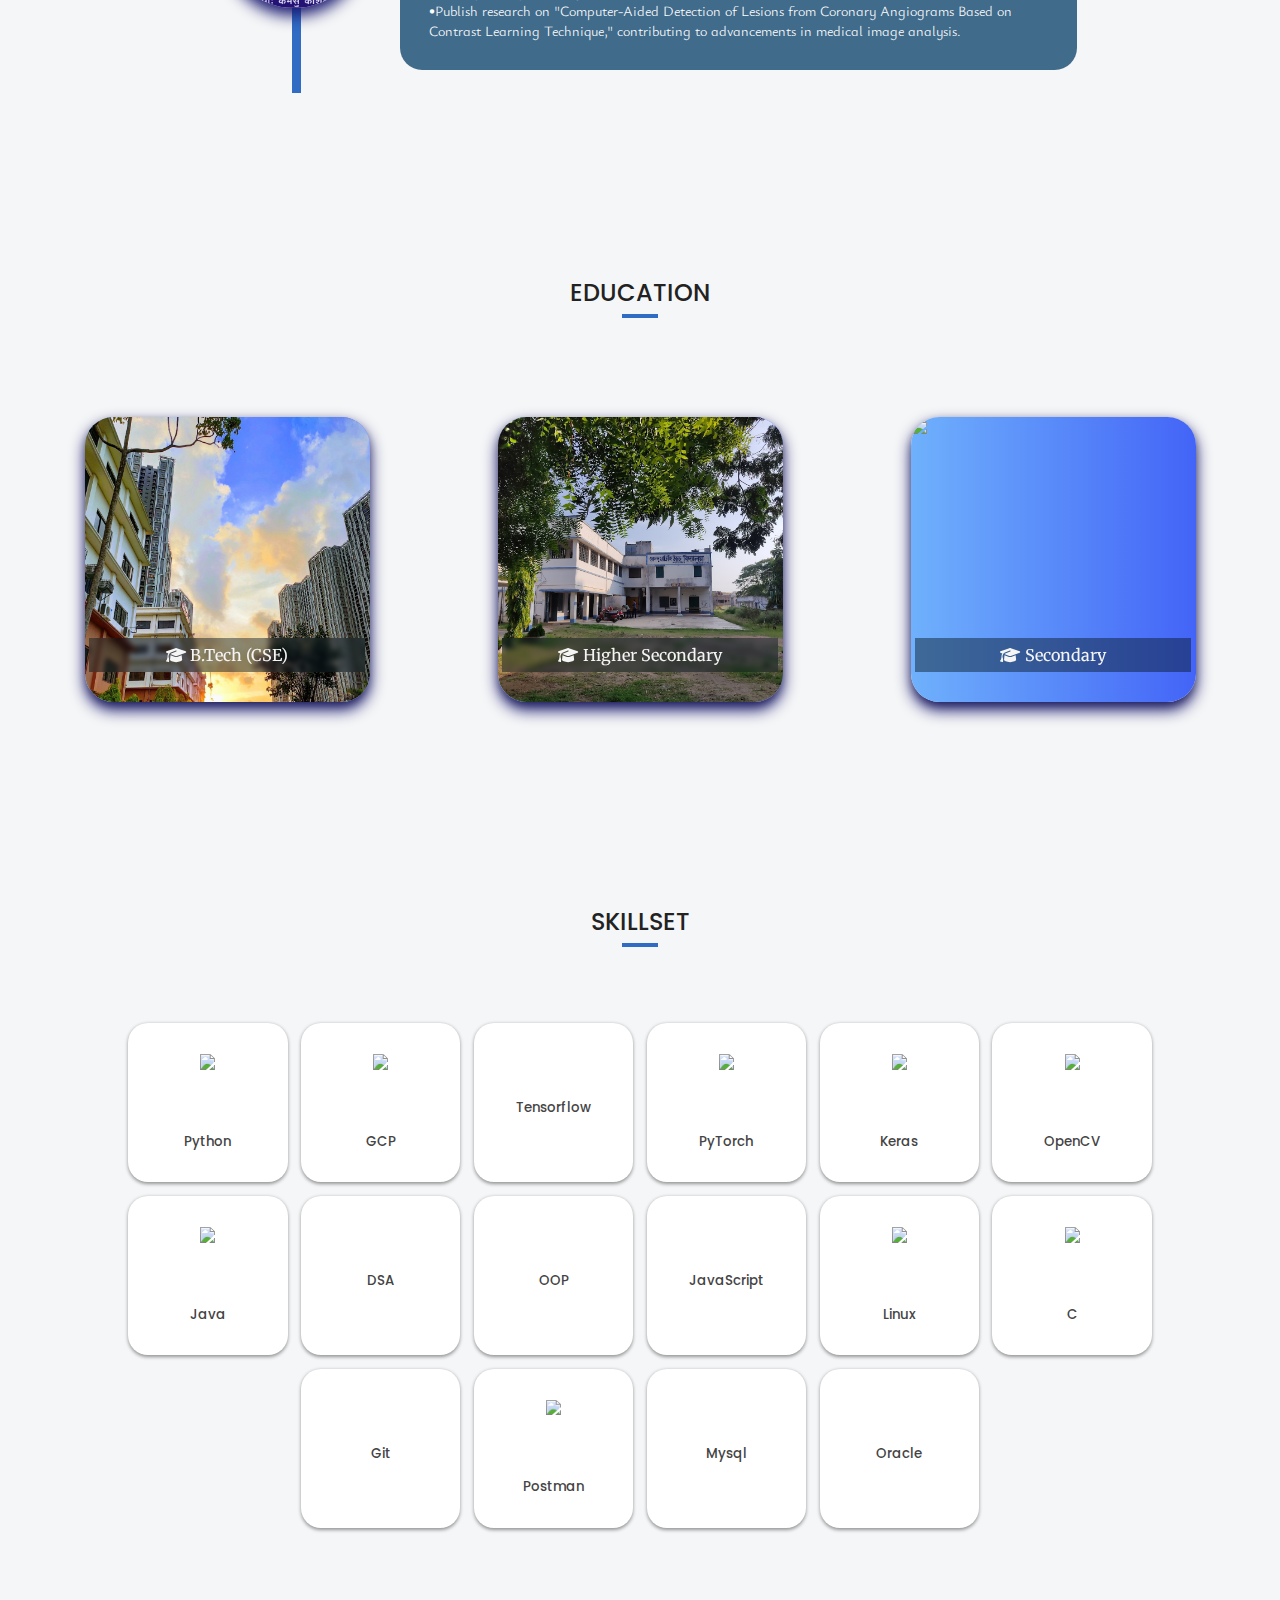
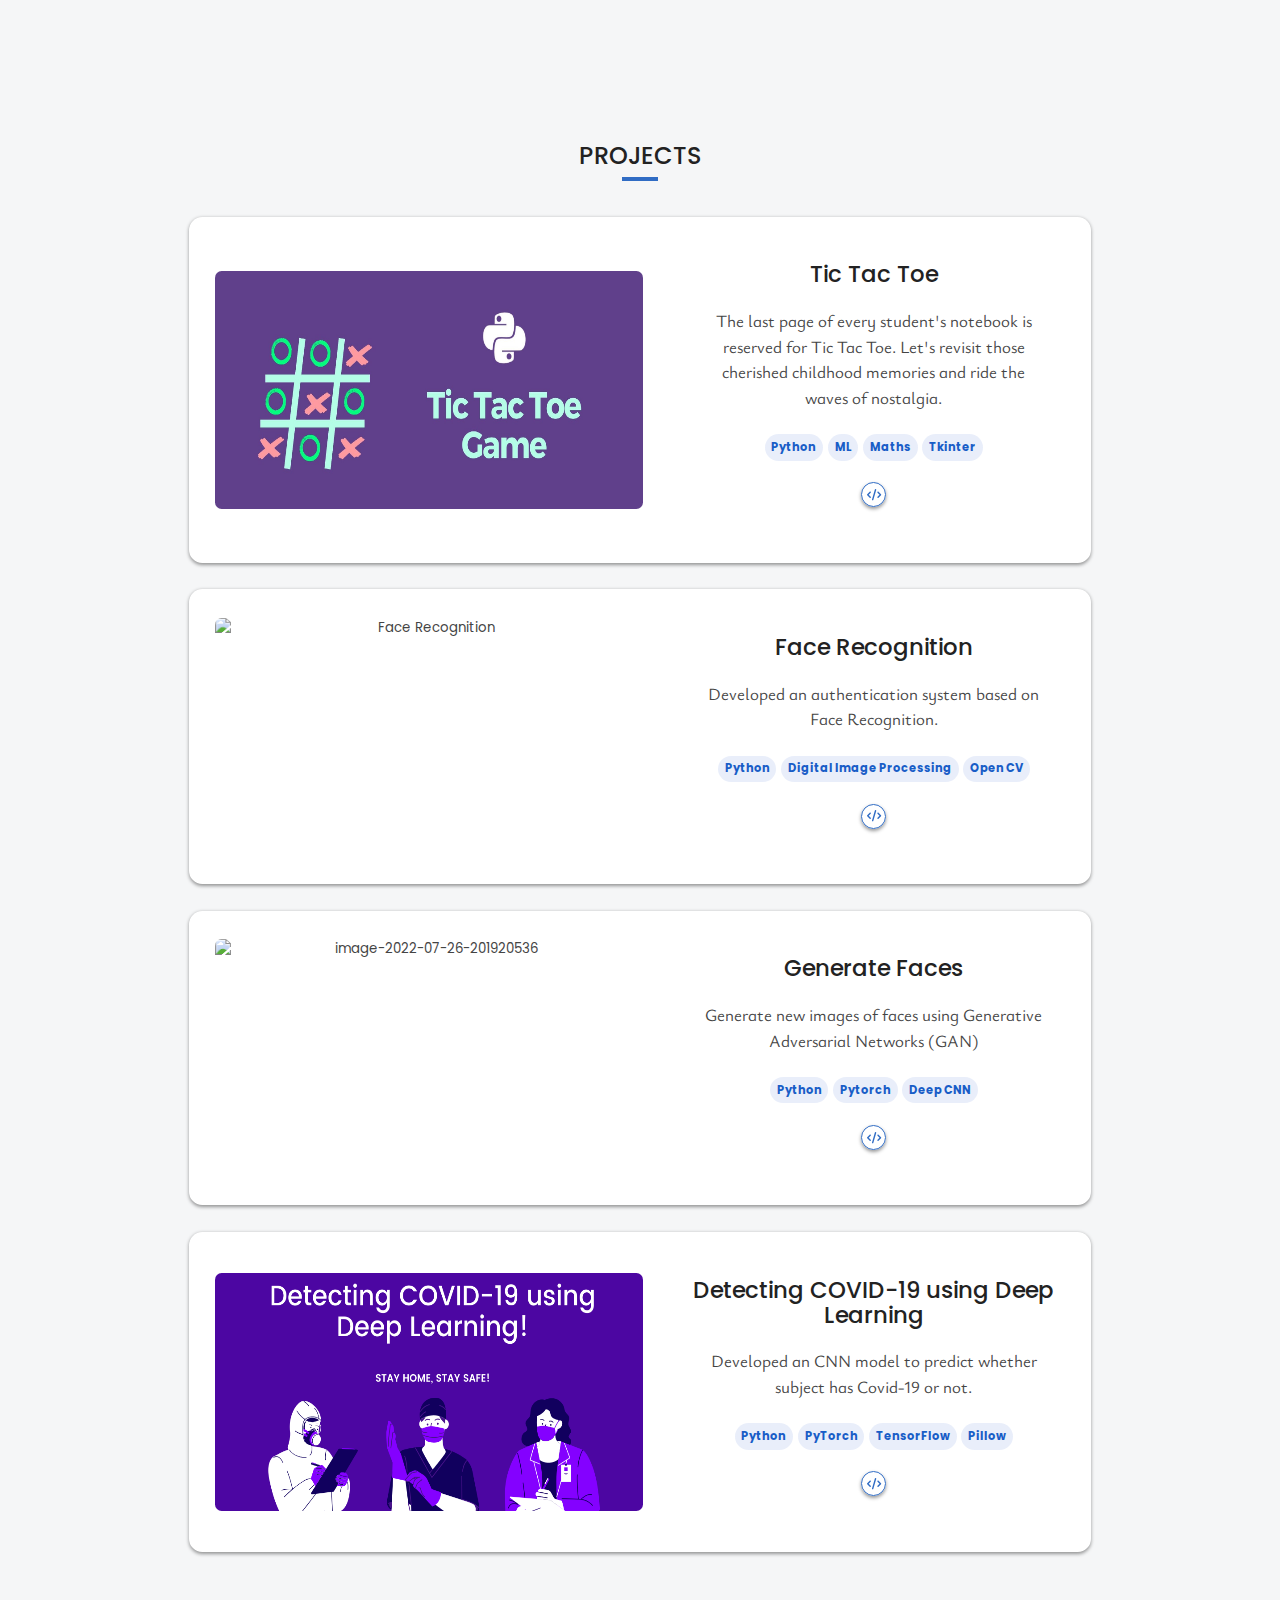
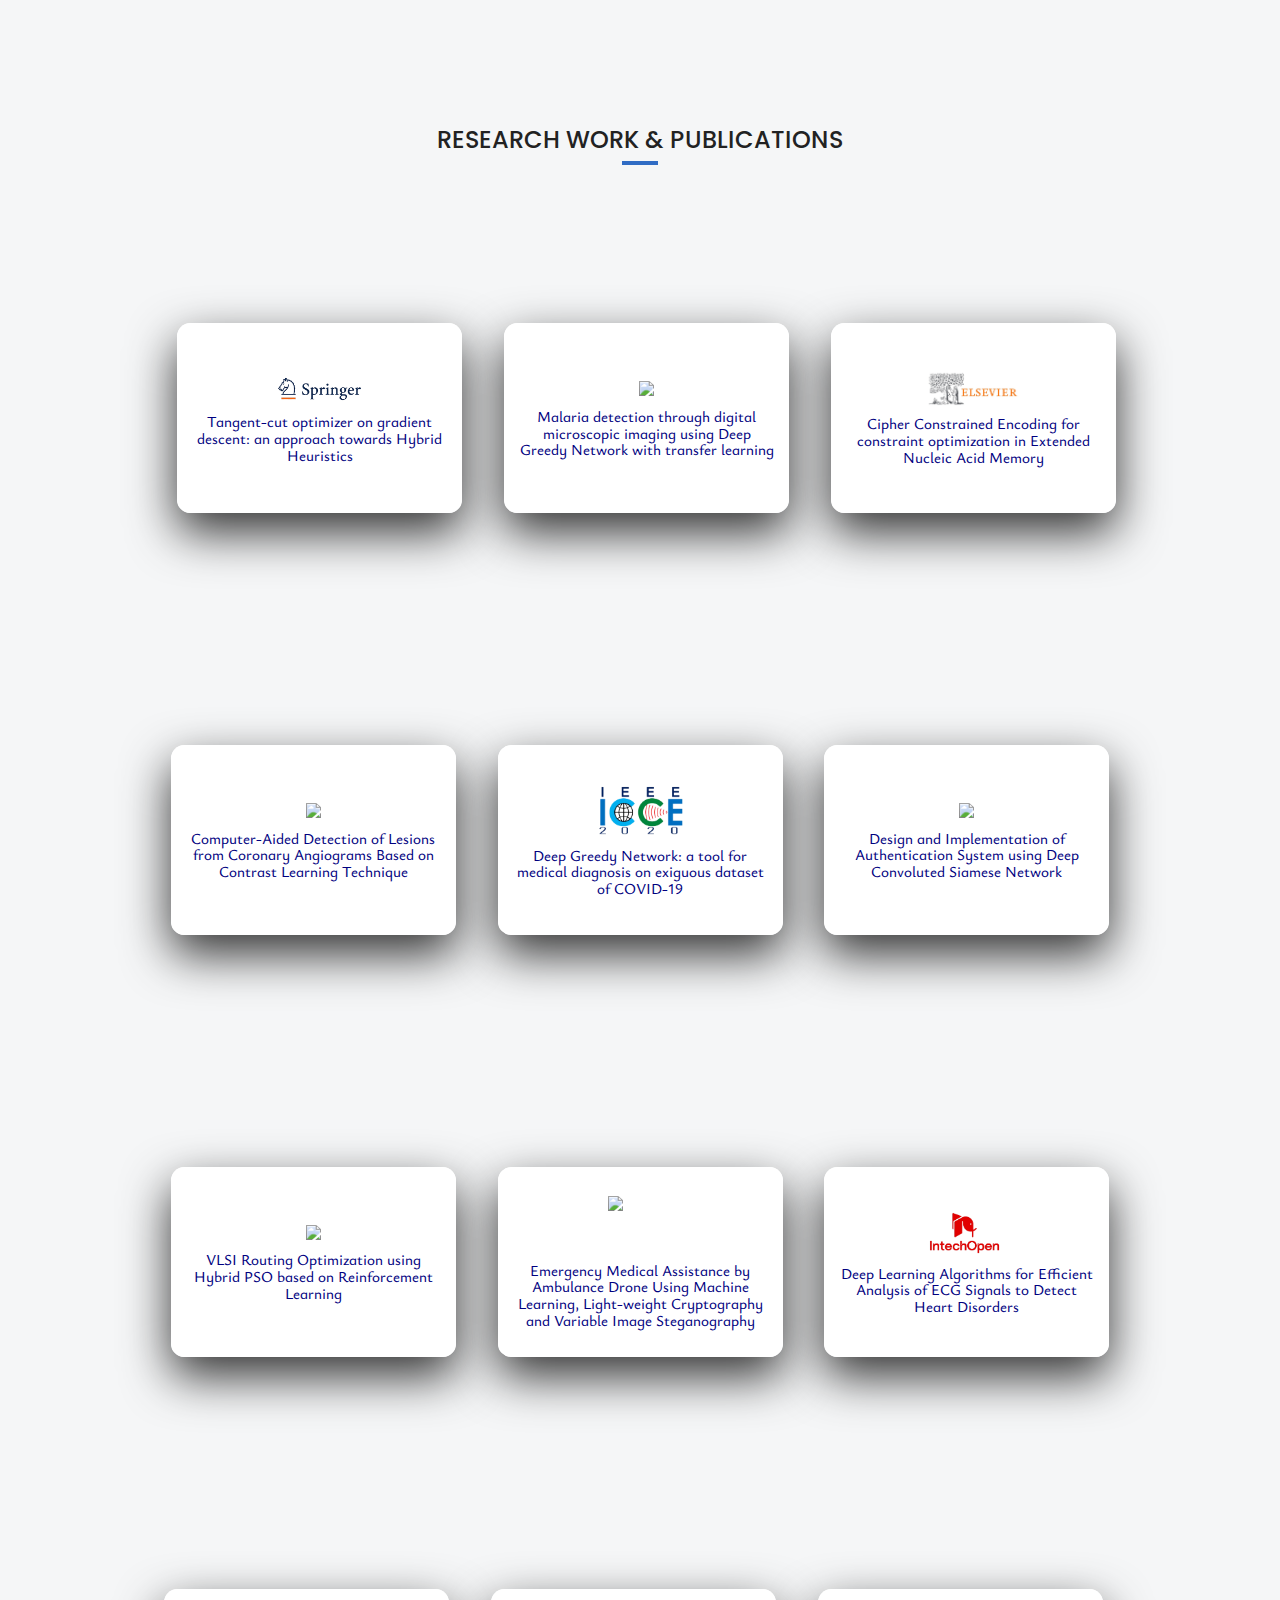
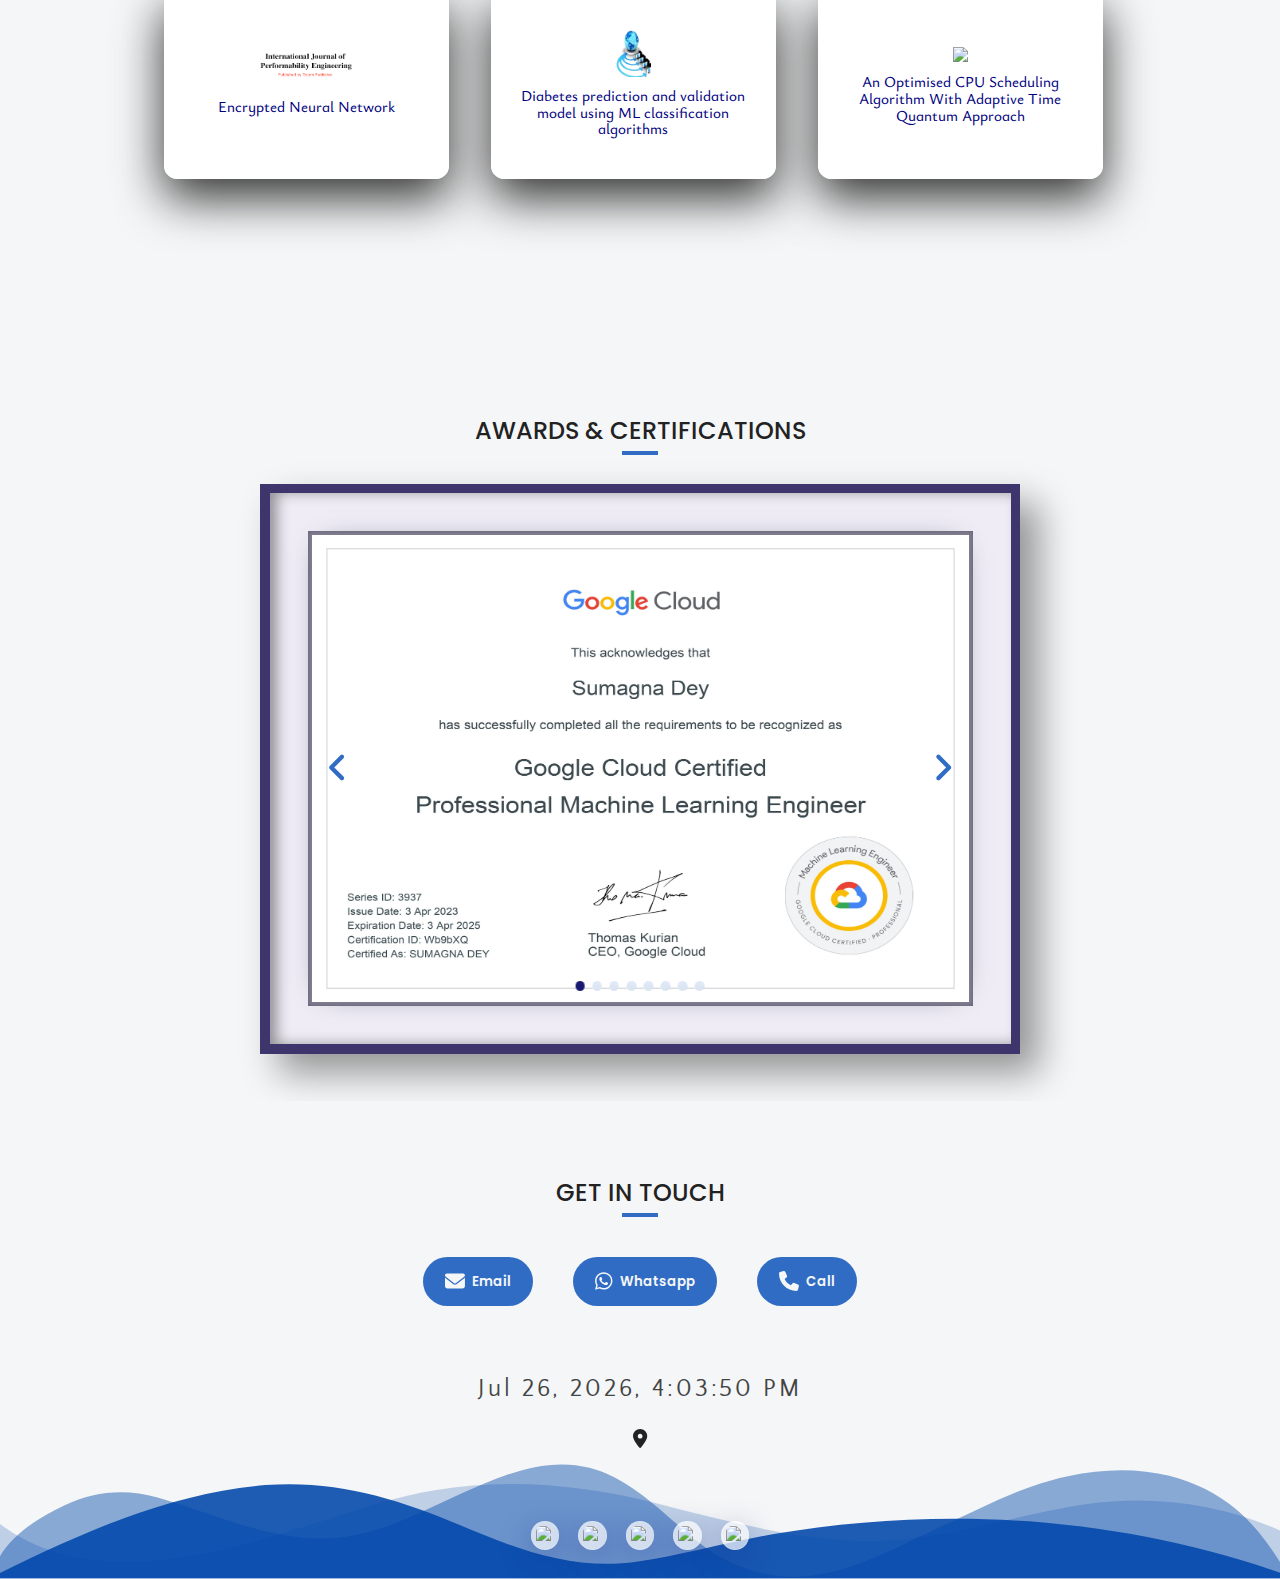
==== commit db33c3f2: "minor fix with added data" ====
--- a/index.html
+++ b/index.html
@@ -5,8 +5,8 @@
   <meta name="viewport" content="width=device-width, initial-scale=1">
   <link rel="icon" type="image/x-icon" href="favicon.ico">
   <link rel="preconnect" href="https://fonts.gstatic.com">
-  <style type="text/css">@font-face{font-family:'Roboto';font-style:normal;font-weight:300;font-display:swap;src:url(https://fonts.gstatic.com/s/roboto/v30/KFOlCnqEu92Fr1MmSU5fCRc4AMP6lbBP.woff2) format('woff2');unicode-range:U+0460-052F, U+1C80-1C88, U+20B4, U+2DE0-2DFF, U+A640-A69F, U+FE2E-FE2F;}@font-face{font-family:'Roboto';font-style:normal;font-weight:300;font-display:swap;src:url(https://fonts.gstatic.com/s/roboto/v30/KFOlCnqEu92Fr1MmSU5fABc4AMP6lbBP.woff2) format('woff2');unicode-range:U+0301, U+0400-045F, U+0490-0491, U+04B0-04B1, U+2116;}@font-face{font-family:'Roboto';font-style:normal;font-weight:300;font-display:swap;src:url(https://fonts.gstatic.com/s/roboto/v30/KFOlCnqEu92Fr1MmSU5fCBc4AMP6lbBP.woff2) format('woff2');unicode-range:U+1F00-1FFF;}@font-face{font-family:'Roboto';font-style:normal;font-weight:300;font-display:swap;src:url(https://fonts.gstatic.com/s/roboto/v30/KFOlCnqEu92Fr1MmSU5fBxc4AMP6lbBP.woff2) format('woff2');unicode-range:U+0370-03FF;}@font-face{font-family:'Roboto';font-style:normal;font-weight:300;font-display:swap;src:url(https://fonts.gstatic.com/s/roboto/v30/KFOlCnqEu92Fr1MmSU5fCxc4AMP6lbBP.woff2) format('woff2');unicode-range:U+0102-0103, U+0110-0111, U+0128-0129, U+0168-0169, U+01A0-01A1, U+01AF-01B0, U+0300-0301, U+0303-0304, U+0308-0309, U+0323, U+0329, U+1EA0-1EF9, U+20AB;}@font-face{font-family:'Roboto';font-style:normal;font-weight:300;font-display:swap;src:url(https://fonts.gstatic.com/s/roboto/v30/KFOlCnqEu92Fr1MmSU5fChc4AMP6lbBP.woff2) format('woff2');unicode-range:U+0100-02AF, U+0304, U+0308, U+0329, U+1E00-1E9F, U+1EF2-1EFF, U+2020, U+20A0-20AB, U+20AD-20CF, U+2113, U+2C60-2C7F, U+A720-A7FF;}@font-face{font-family:'Roboto';font-style:normal;font-weight:300;font-display:swap;src:url(https://fonts.gstatic.com/s/roboto/v30/KFOlCnqEu92Fr1MmSU5fBBc4AMP6lQ.woff2) format('woff2');unicode-range:U+0000-00FF, U+0131, U+0152-0153, U+02BB-02BC, U+02C6, U+02DA, U+02DC, U+0304, U+0308, U+0329, U+2000-206F, U+2074, U+20AC, U+2122, U+2191, U+2193, U+2212, U+2215, U+FEFF, U+FFFD;}@font-face{font-family:'Roboto';font-style:normal;font-weight:400;font-display:swap;src:url(https://fonts.gstatic.com/s/roboto/v30/KFOmCnqEu92Fr1Mu72xKKTU1Kvnz.woff2) format('woff2');unicode-range:U+0460-052F, U+1C80-1C88, U+20B4, U+2DE0-2DFF, U+A640-A69F, U+FE2E-FE2F;}@font-face{font-family:'Roboto';font-style:normal;font-weight:400;font-display:swap;src:url(https://fonts.gstatic.com/s/roboto/v30/KFOmCnqEu92Fr1Mu5mxKKTU1Kvnz.woff2) format('woff2');unicode-range:U+0301, U+0400-045F, U+0490-0491, U+04B0-04B1, U+2116;}@font-face{font-family:'Roboto';font-style:normal;font-weight:400;font-display:swap;src:url(https://fonts.gstatic.com/s/roboto/v30/KFOmCnqEu92Fr1Mu7mxKKTU1Kvnz.woff2) format('woff2');unicode-range:U+1F00-1FFF;}@font-face{font-family:'Roboto';font-style:normal;font-weight:400;font-display:swap;src:url(https://fonts.gstatic.com/s/roboto/v30/KFOmCnqEu92Fr1Mu4WxKKTU1Kvnz.woff2) format('woff2');unicode-range:U+0370-03FF;}@font-face{font-family:'Roboto';font-style:normal;font-weight:400;font-display:swap;src:url(https://fonts.gstatic.com/s/roboto/v30/KFOmCnqEu92Fr1Mu7WxKKTU1Kvnz.woff2) format('woff2');unicode-range:U+0102-0103, U+0110-0111, U+0128-0129, U+0168-0169, U+01A0-01A1, U+01AF-01B0, U+0300-0301, U+0303-0304, U+0308-0309, U+0323, U+0329, U+1EA0-1EF9, U+20AB;}@font-face{font-family:'Roboto';font-style:normal;font-weight:400;font-display:swap;src:url(https://fonts.gstatic.com/s/roboto/v30/KFOmCnqEu92Fr1Mu7GxKKTU1Kvnz.woff2) format('woff2');unicode-range:U+0100-02AF, U+0304, U+0308, U+0329, U+1E00-1E9F, U+1EF2-1EFF, U+2020, U+20A0-20AB, U+20AD-20CF, U+2113, U+2C60-2C7F, U+A720-A7FF;}@font-face{font-family:'Roboto';font-style:normal;font-weight:400;font-display:swap;src:url(https://fonts.gstatic.com/s/roboto/v30/KFOmCnqEu92Fr1Mu4mxKKTU1Kg.woff2) format('woff2');unicode-range:U+0000-00FF, U+0131, U+0152-0153, U+02BB-02BC, U+02C6, U+02DA, U+02DC, U+0304, U+0308, U+0329, U+2000-206F, U+2074, U+20AC, U+2122, U+2191, U+2193, U+2212, U+2215, U+FEFF, U+FFFD;}@font-face{font-family:'Roboto';font-style:normal;font-weight:500;font-display:swap;src:url(https://fonts.gstatic.com/s/roboto/v30/KFOlCnqEu92Fr1MmEU9fCRc4AMP6lbBP.woff2) format('woff2');unicode-range:U+0460-052F, U+1C80-1C88, U+20B4, U+2DE0-2DFF, U+A640-A69F, U+FE2E-FE2F;}@font-face{font-family:'Roboto';font-style:normal;font-weight:500;font-display:swap;src:url(https://fonts.gstatic.com/s/roboto/v30/KFOlCnqEu92Fr1MmEU9fABc4AMP6lbBP.woff2) format('woff2');unicode-range:U+0301, U+0400-045F, U+0490-0491, U+04B0-04B1, U+2116;}@font-face{font-family:'Roboto';font-style:normal;font-weight:500;font-display:swap;src:url(https://fonts.gstatic.com/s/roboto/v30/KFOlCnqEu92Fr1MmEU9fCBc4AMP6lbBP.woff2) format('woff2');unicode-range:U+1F00-1FFF;}@font-face{font-family:'Roboto';font-style:normal;font-weight:500;font-display:swap;src:url(https://fonts.gstatic.com/s/roboto/v30/KFOlCnqEu92Fr1MmEU9fBxc4AMP6lbBP.woff2) format('woff2');unicode-range:U+0370-03FF;}@font-face{font-family:'Roboto';font-style:normal;font-weight:500;font-display:swap;src:url(https://fonts.gstatic.com/s/roboto/v30/KFOlCnqEu92Fr1MmEU9fCxc4AMP6lbBP.woff2) format('woff2');unicode-range:U+0102-0103, U+0110-0111, U+0128-0129, U+0168-0169, U+01A0-01A1, U+01AF-01B0, U+0300-0301, U+0303-0304, U+0308-0309, U+0323, U+0329, U+1EA0-1EF9, U+20AB;}@font-face{font-family:'Roboto';font-style:normal;font-weight:500;font-display:swap;src:url(https://fonts.gstatic.com/s/roboto/v30/KFOlCnqEu92Fr1MmEU9fChc4AMP6lbBP.woff2) format('woff2');unicode-range:U+0100-02AF, U+0304, U+0308, U+0329, U+1E00-1E9F, U+1EF2-1EFF, U+2020, U+20A0-20AB, U+20AD-20CF, U+2113, U+2C60-2C7F, U+A720-A7FF;}@font-face{font-family:'Roboto';font-style:normal;font-weight:500;font-display:swap;src:url(https://fonts.gstatic.com/s/roboto/v30/KFOlCnqEu92Fr1MmEU9fBBc4AMP6lQ.woff2) format('woff2');unicode-range:U+0000-00FF, U+0131, U+0152-0153, U+02BB-02BC, U+02C6, U+02DA, U+02DC, U+0304, U+0308, U+0329, U+2000-206F, U+2074, U+20AC, U+2122, U+2191, U+2193, U+2212, U+2215, U+FEFF, U+FFFD;}</style>
-  <style type="text/css">@font-face{font-family:'Material Icons';font-style:normal;font-weight:400;src:url(https://fonts.gstatic.com/s/materialicons/v140/flUhRq6tzZclQEJ-Vdg-IuiaDsNcIhQ8tQ.woff2) format('woff2');}.material-icons{font-family:'Material Icons';font-weight:normal;font-style:normal;font-size:24px;line-height:1;letter-spacing:normal;text-transform:none;display:inline-block;white-space:nowrap;word-wrap:normal;direction:ltr;-webkit-font-feature-settings:'liga';-webkit-font-smoothing:antialiased;}</style>
+  <style type="text/css">@font-face{font-family:'Roboto';font-style:normal;font-weight:300;font-display:swap;src:url(https://fonts.gstatic.com/s/roboto/v30/KFOlCnqEu92Fr1MmSU5fCRc4AMP6lbBP.woff2) format('woff2');unicode-range:U+0460-052F, U+1C80-1C88, U+20B4, U+2DE0-2DFF, U+A640-A69F, U+FE2E-FE2F;}@font-face{font-family:'Roboto';font-style:normal;font-weight:300;font-display:swap;src:url(https://fonts.gstatic.com/s/roboto/v30/KFOlCnqEu92Fr1MmSU5fABc4AMP6lbBP.woff2) format('woff2');unicode-range:U+0301, U+0400-045F, U+0490-0491, U+04B0-04B1, U+2116;}@font-face{font-family:'Roboto';font-style:normal;font-weight:300;font-display:swap;src:url(https://fonts.gstatic.com/s/roboto/v30/KFOlCnqEu92Fr1MmSU5fCBc4AMP6lbBP.woff2) format('woff2');unicode-range:U+1F00-1FFF;}@font-face{font-family:'Roboto';font-style:normal;font-weight:300;font-display:swap;src:url(https://fonts.gstatic.com/s/roboto/v30/KFOlCnqEu92Fr1MmSU5fBxc4AMP6lbBP.woff2) format('woff2');unicode-range:U+0370-0377, U+037A-037F, U+0384-038A, U+038C, U+038E-03A1, U+03A3-03FF;}@font-face{font-family:'Roboto';font-style:normal;font-weight:300;font-display:swap;src:url(https://fonts.gstatic.com/s/roboto/v30/KFOlCnqEu92Fr1MmSU5fCxc4AMP6lbBP.woff2) format('woff2');unicode-range:U+0102-0103, U+0110-0111, U+0128-0129, U+0168-0169, U+01A0-01A1, U+01AF-01B0, U+0300-0301, U+0303-0304, U+0308-0309, U+0323, U+0329, U+1EA0-1EF9, U+20AB;}@font-face{font-family:'Roboto';font-style:normal;font-weight:300;font-display:swap;src:url(https://fonts.gstatic.com/s/roboto/v30/KFOlCnqEu92Fr1MmSU5fChc4AMP6lbBP.woff2) format('woff2');unicode-range:U+0100-02AF, U+0304, U+0308, U+0329, U+1E00-1E9F, U+1EF2-1EFF, U+2020, U+20A0-20AB, U+20AD-20C0, U+2113, U+2C60-2C7F, U+A720-A7FF;}@font-face{font-family:'Roboto';font-style:normal;font-weight:300;font-display:swap;src:url(https://fonts.gstatic.com/s/roboto/v30/KFOlCnqEu92Fr1MmSU5fBBc4AMP6lQ.woff2) format('woff2');unicode-range:U+0000-00FF, U+0131, U+0152-0153, U+02BB-02BC, U+02C6, U+02DA, U+02DC, U+0304, U+0308, U+0329, U+2000-206F, U+2074, U+20AC, U+2122, U+2191, U+2193, U+2212, U+2215, U+FEFF, U+FFFD;}@font-face{font-family:'Roboto';font-style:normal;font-weight:400;font-display:swap;src:url(https://fonts.gstatic.com/s/roboto/v30/KFOmCnqEu92Fr1Mu72xKKTU1Kvnz.woff2) format('woff2');unicode-range:U+0460-052F, U+1C80-1C88, U+20B4, U+2DE0-2DFF, U+A640-A69F, U+FE2E-FE2F;}@font-face{font-family:'Roboto';font-style:normal;font-weight:400;font-display:swap;src:url(https://fonts.gstatic.com/s/roboto/v30/KFOmCnqEu92Fr1Mu5mxKKTU1Kvnz.woff2) format('woff2');unicode-range:U+0301, U+0400-045F, U+0490-0491, U+04B0-04B1, U+2116;}@font-face{font-family:'Roboto';font-style:normal;font-weight:400;font-display:swap;src:url(https://fonts.gstatic.com/s/roboto/v30/KFOmCnqEu92Fr1Mu7mxKKTU1Kvnz.woff2) format('woff2');unicode-range:U+1F00-1FFF;}@font-face{font-family:'Roboto';font-style:normal;font-weight:400;font-display:swap;src:url(https://fonts.gstatic.com/s/roboto/v30/KFOmCnqEu92Fr1Mu4WxKKTU1Kvnz.woff2) format('woff2');unicode-range:U+0370-0377, U+037A-037F, U+0384-038A, U+038C, U+038E-03A1, U+03A3-03FF;}@font-face{font-family:'Roboto';font-style:normal;font-weight:400;font-display:swap;src:url(https://fonts.gstatic.com/s/roboto/v30/KFOmCnqEu92Fr1Mu7WxKKTU1Kvnz.woff2) format('woff2');unicode-range:U+0102-0103, U+0110-0111, U+0128-0129, U+0168-0169, U+01A0-01A1, U+01AF-01B0, U+0300-0301, U+0303-0304, U+0308-0309, U+0323, U+0329, U+1EA0-1EF9, U+20AB;}@font-face{font-family:'Roboto';font-style:normal;font-weight:400;font-display:swap;src:url(https://fonts.gstatic.com/s/roboto/v30/KFOmCnqEu92Fr1Mu7GxKKTU1Kvnz.woff2) format('woff2');unicode-range:U+0100-02AF, U+0304, U+0308, U+0329, U+1E00-1E9F, U+1EF2-1EFF, U+2020, U+20A0-20AB, U+20AD-20C0, U+2113, U+2C60-2C7F, U+A720-A7FF;}@font-face{font-family:'Roboto';font-style:normal;font-weight:400;font-display:swap;src:url(https://fonts.gstatic.com/s/roboto/v30/KFOmCnqEu92Fr1Mu4mxKKTU1Kg.woff2) format('woff2');unicode-range:U+0000-00FF, U+0131, U+0152-0153, U+02BB-02BC, U+02C6, U+02DA, U+02DC, U+0304, U+0308, U+0329, U+2000-206F, U+2074, U+20AC, U+2122, U+2191, U+2193, U+2212, U+2215, U+FEFF, U+FFFD;}@font-face{font-family:'Roboto';font-style:normal;font-weight:500;font-display:swap;src:url(https://fonts.gstatic.com/s/roboto/v30/KFOlCnqEu92Fr1MmEU9fCRc4AMP6lbBP.woff2) format('woff2');unicode-range:U+0460-052F, U+1C80-1C88, U+20B4, U+2DE0-2DFF, U+A640-A69F, U+FE2E-FE2F;}@font-face{font-family:'Roboto';font-style:normal;font-weight:500;font-display:swap;src:url(https://fonts.gstatic.com/s/roboto/v30/KFOlCnqEu92Fr1MmEU9fABc4AMP6lbBP.woff2) format('woff2');unicode-range:U+0301, U+0400-045F, U+0490-0491, U+04B0-04B1, U+2116;}@font-face{font-family:'Roboto';font-style:normal;font-weight:500;font-display:swap;src:url(https://fonts.gstatic.com/s/roboto/v30/KFOlCnqEu92Fr1MmEU9fCBc4AMP6lbBP.woff2) format('woff2');unicode-range:U+1F00-1FFF;}@font-face{font-family:'Roboto';font-style:normal;font-weight:500;font-display:swap;src:url(https://fonts.gstatic.com/s/roboto/v30/KFOlCnqEu92Fr1MmEU9fBxc4AMP6lbBP.woff2) format('woff2');unicode-range:U+0370-0377, U+037A-037F, U+0384-038A, U+038C, U+038E-03A1, U+03A3-03FF;}@font-face{font-family:'Roboto';font-style:normal;font-weight:500;font-display:swap;src:url(https://fonts.gstatic.com/s/roboto/v30/KFOlCnqEu92Fr1MmEU9fCxc4AMP6lbBP.woff2) format('woff2');unicode-range:U+0102-0103, U+0110-0111, U+0128-0129, U+0168-0169, U+01A0-01A1, U+01AF-01B0, U+0300-0301, U+0303-0304, U+0308-0309, U+0323, U+0329, U+1EA0-1EF9, U+20AB;}@font-face{font-family:'Roboto';font-style:normal;font-weight:500;font-display:swap;src:url(https://fonts.gstatic.com/s/roboto/v30/KFOlCnqEu92Fr1MmEU9fChc4AMP6lbBP.woff2) format('woff2');unicode-range:U+0100-02AF, U+0304, U+0308, U+0329, U+1E00-1E9F, U+1EF2-1EFF, U+2020, U+20A0-20AB, U+20AD-20C0, U+2113, U+2C60-2C7F, U+A720-A7FF;}@font-face{font-family:'Roboto';font-style:normal;font-weight:500;font-display:swap;src:url(https://fonts.gstatic.com/s/roboto/v30/KFOlCnqEu92Fr1MmEU9fBBc4AMP6lQ.woff2) format('woff2');unicode-range:U+0000-00FF, U+0131, U+0152-0153, U+02BB-02BC, U+02C6, U+02DA, U+02DC, U+0304, U+0308, U+0329, U+2000-206F, U+2074, U+20AC, U+2122, U+2191, U+2193, U+2212, U+2215, U+FEFF, U+FFFD;}</style>
+  <style type="text/css">@font-face{font-family:'Material Icons';font-style:normal;font-weight:400;src:url(https://fonts.gstatic.com/s/materialicons/v142/flUhRq6tzZclQEJ-Vdg-IuiaDsNcIhQ8tQ.woff2) format('woff2');}.material-icons{font-family:'Material Icons';font-weight:normal;font-style:normal;font-size:24px;line-height:1;letter-spacing:normal;text-transform:none;display:inline-block;white-space:nowrap;word-wrap:normal;direction:ltr;-webkit-font-feature-settings:'liga';-webkit-font-smoothing:antialiased;}</style>
   <style>
     .lds-ripple {
   display: inline-block;
@@ -73,6 +73,6 @@
     }
   </script>
   <app-root></app-root>
-<script src="runtime.4780622838e52590.js" type="module"></script><script src="polyfills.05f54d0273a14613.js" type="module"></script><script src="main.888f3c35304f7069.js" type="module"></script>
+<script src="runtime.4780622838e52590.js" type="module"></script><script src="polyfills.05f54d0273a14613.js" type="module"></script><script src="main.6e820471d885541c.js" type="module"></script>
 
 </body></html>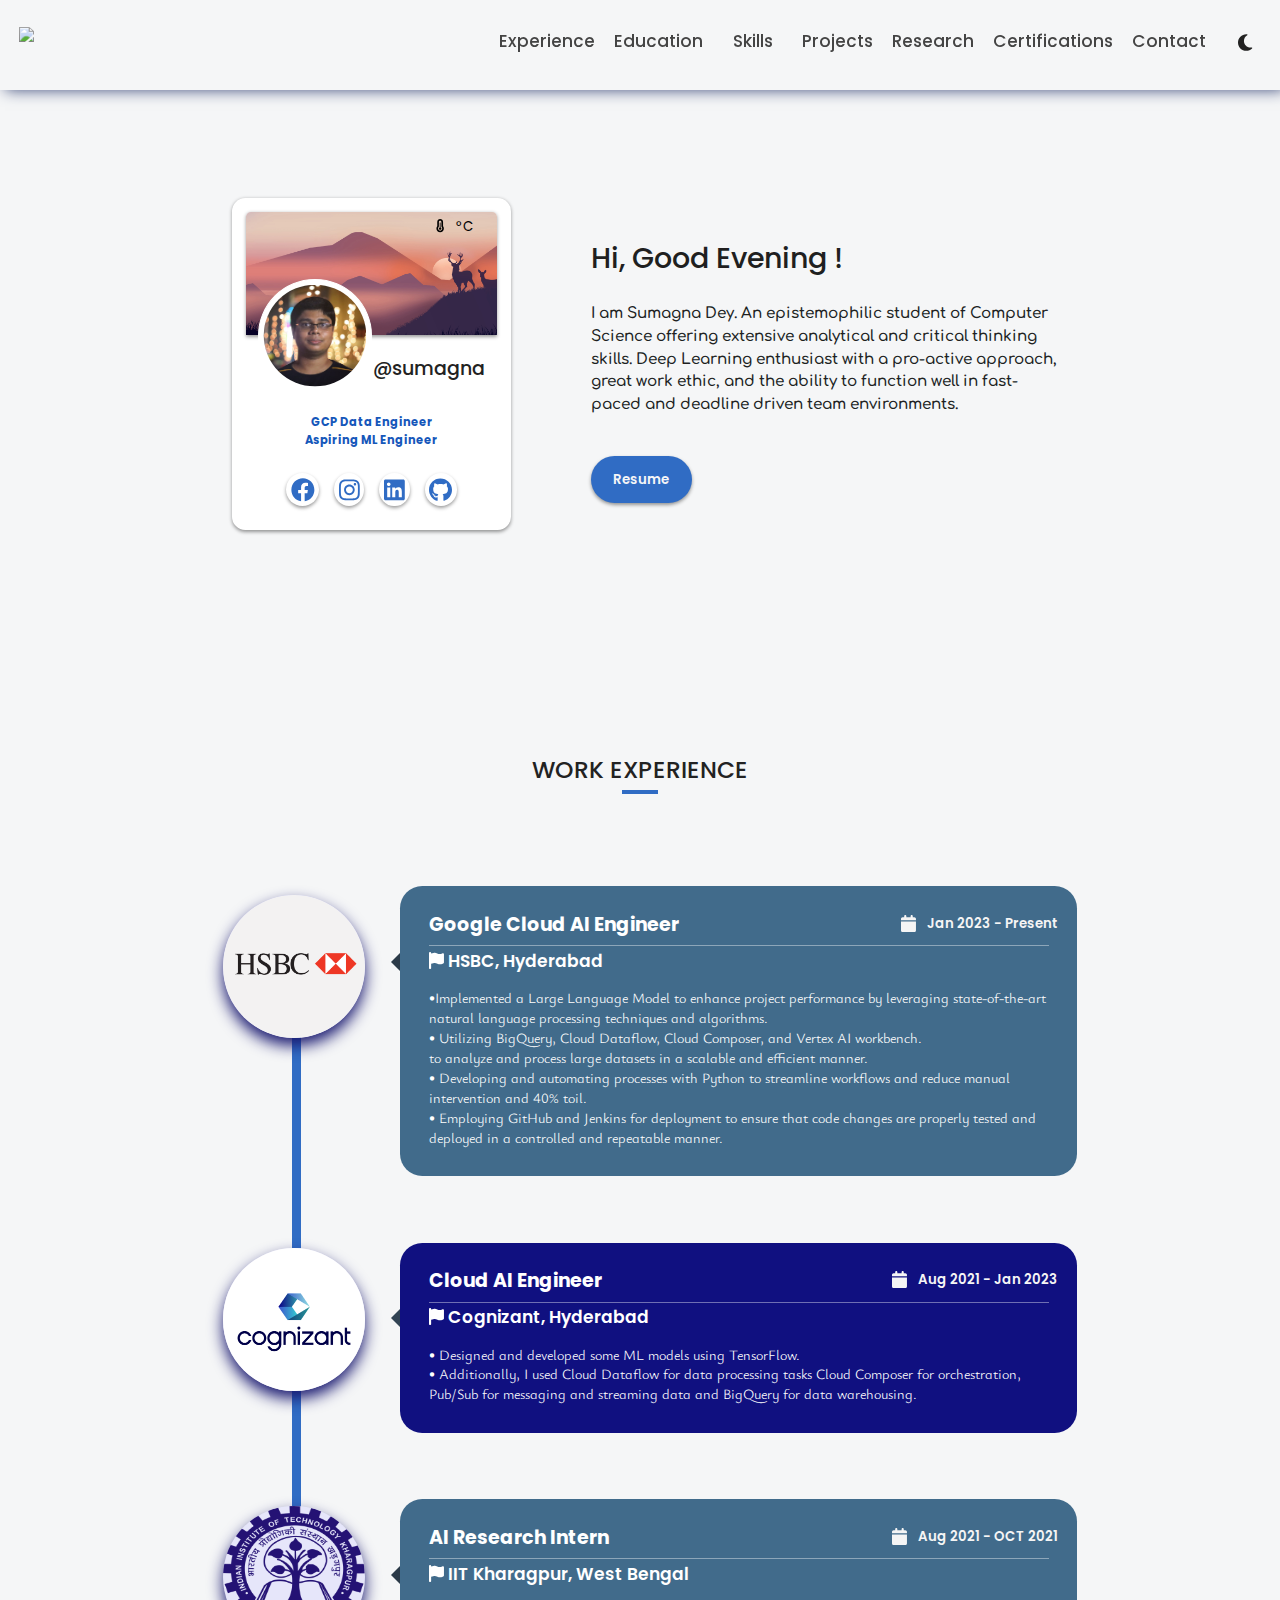
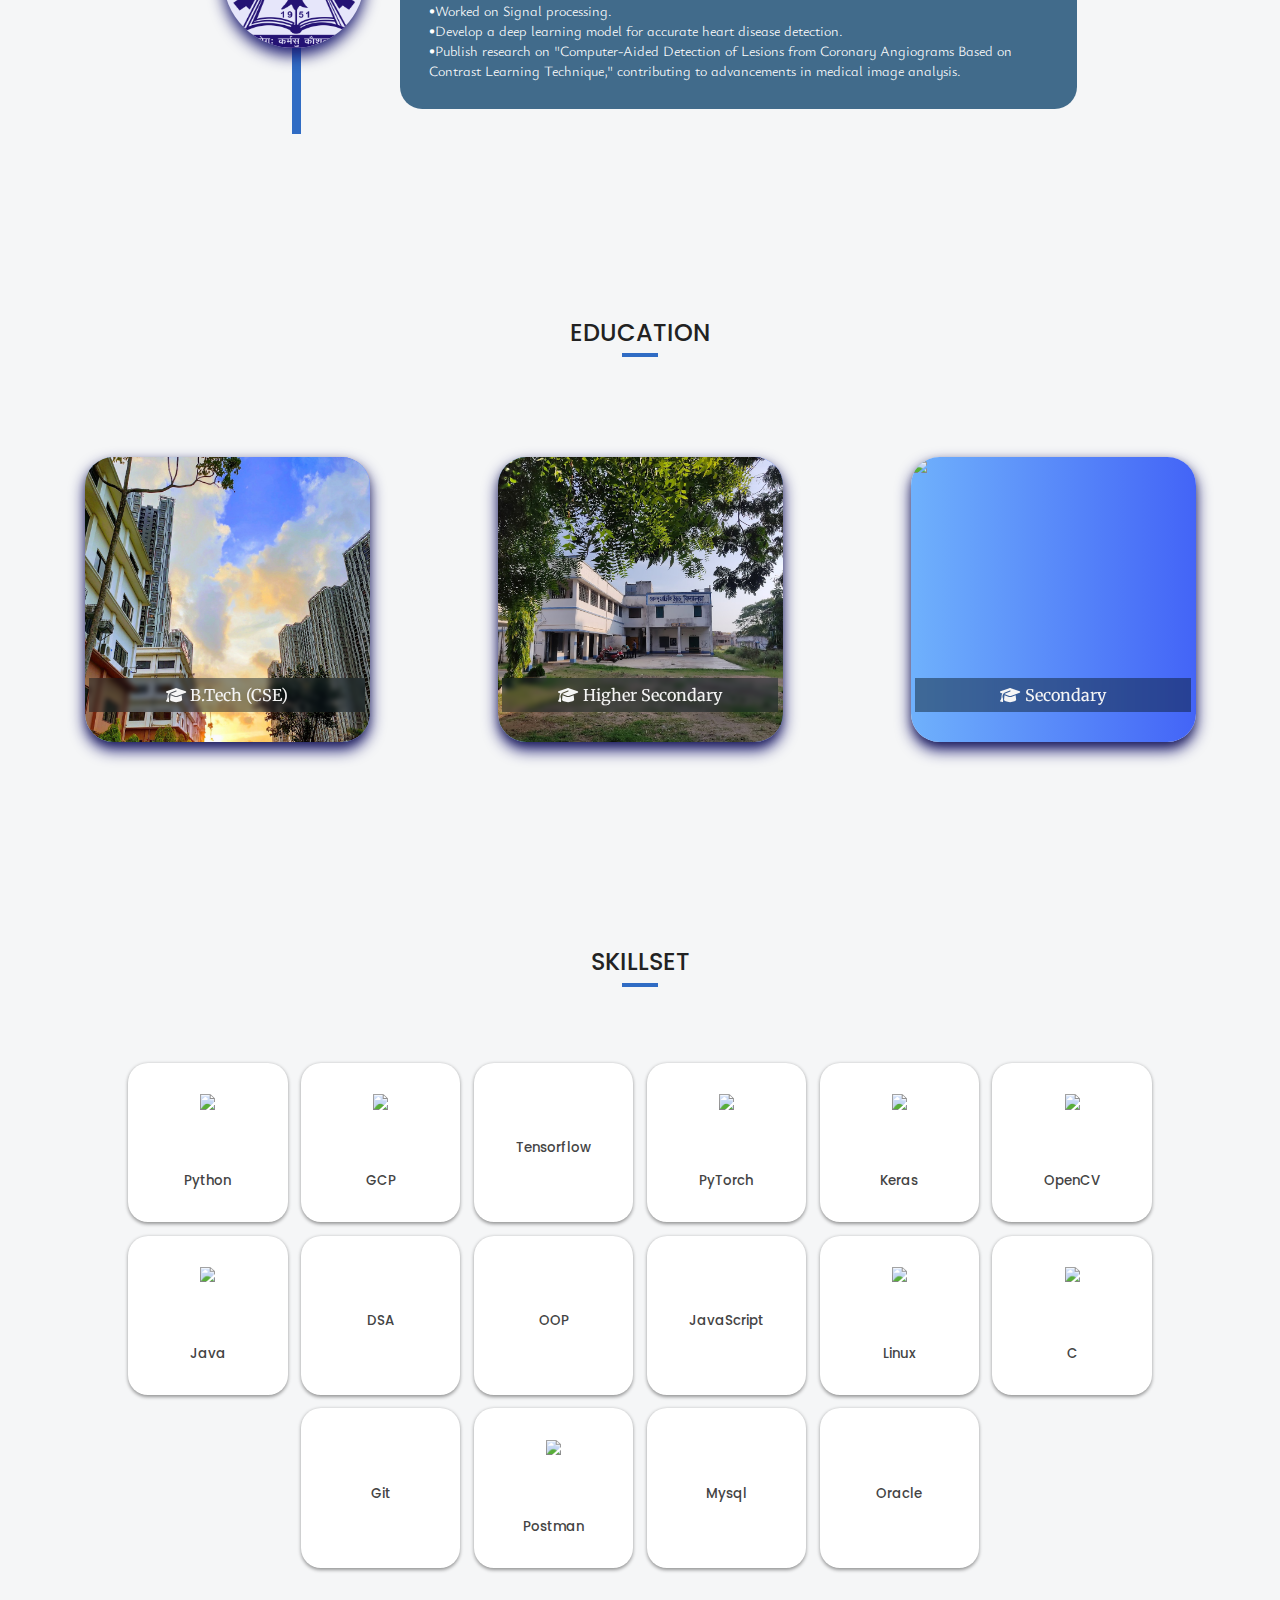
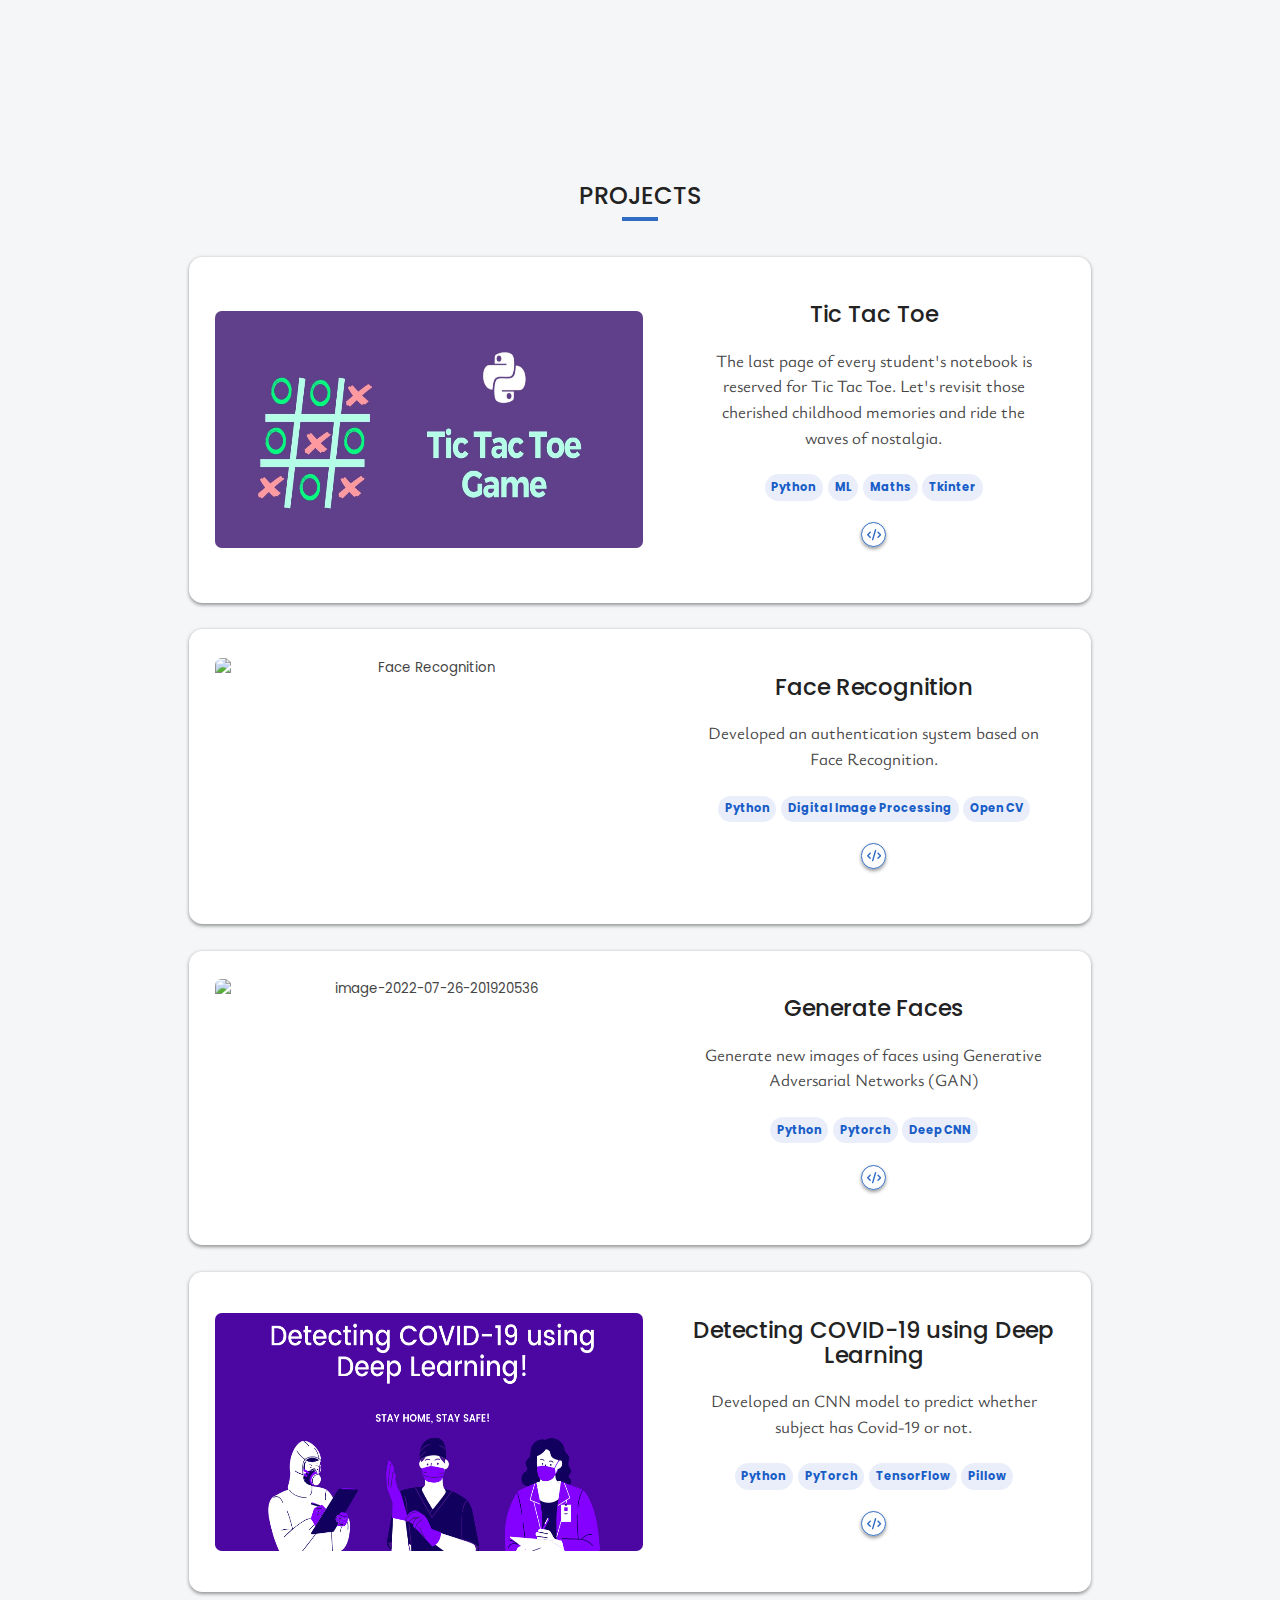
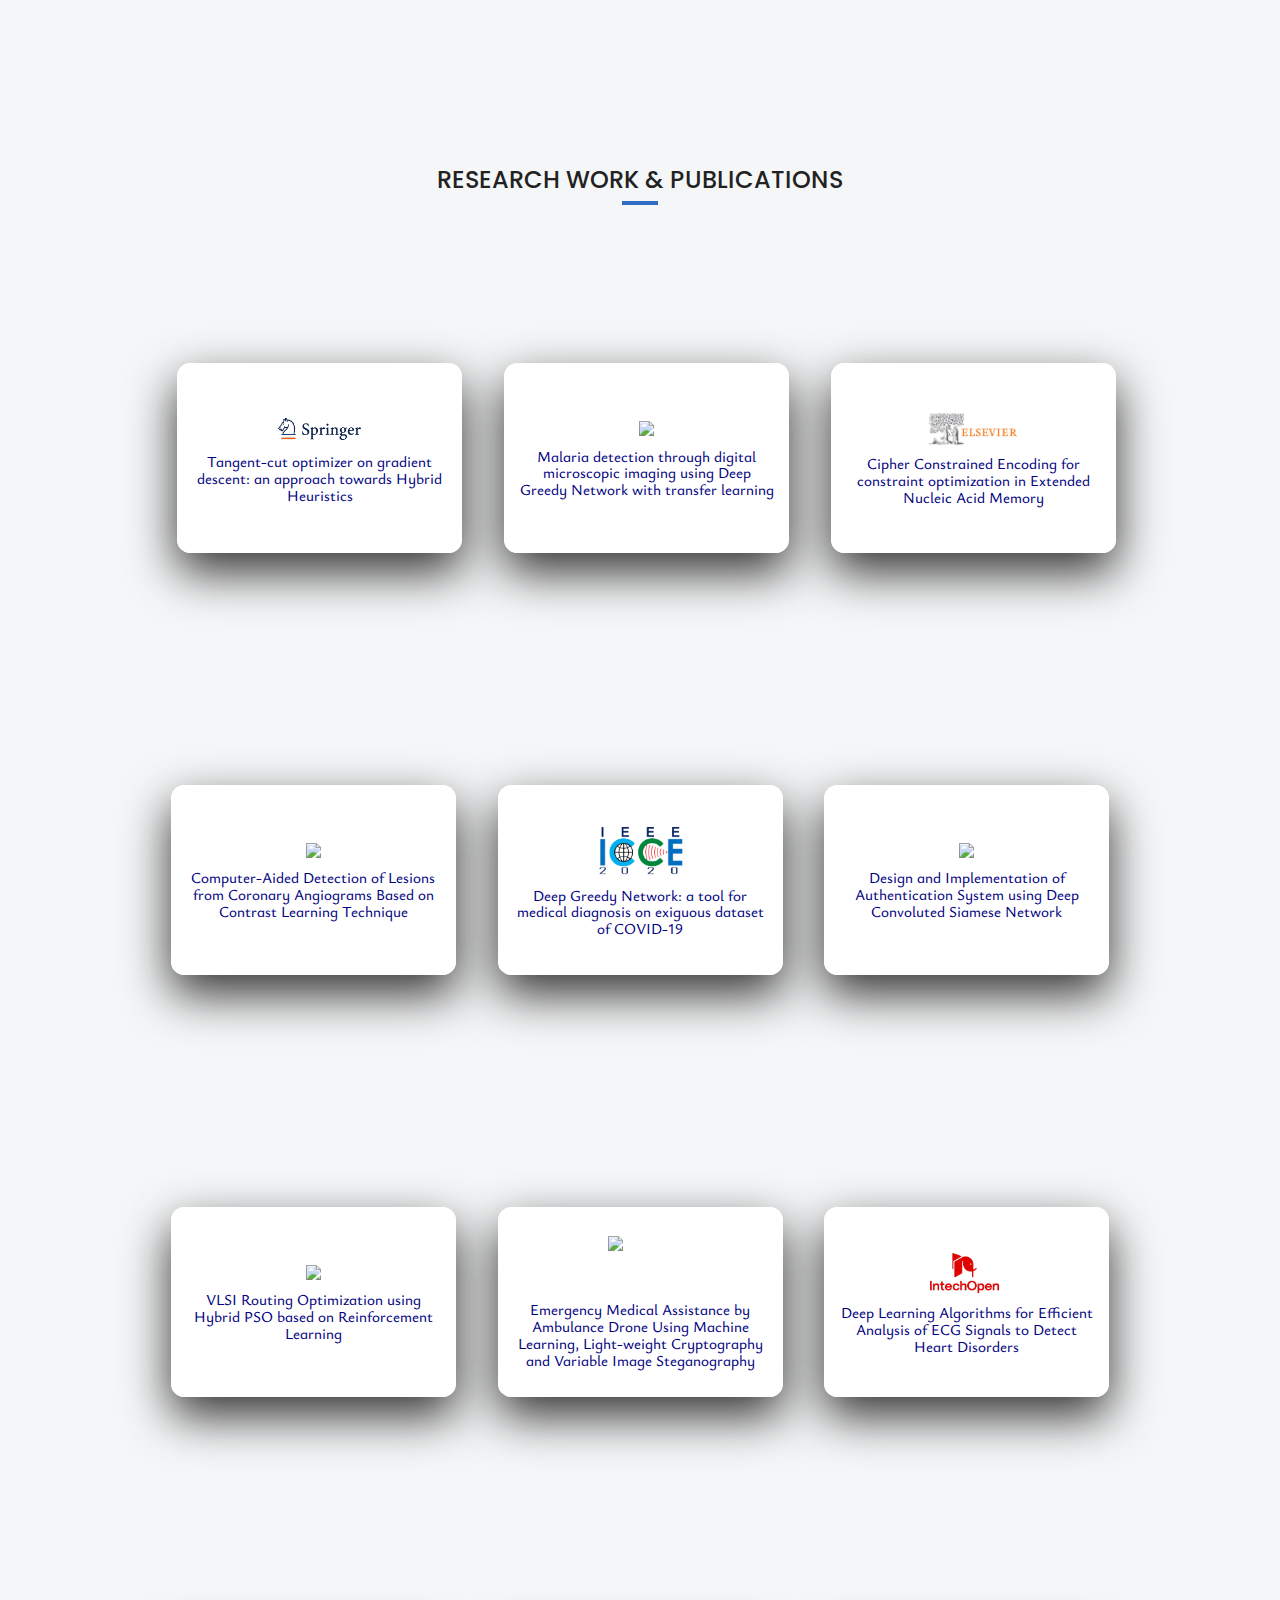
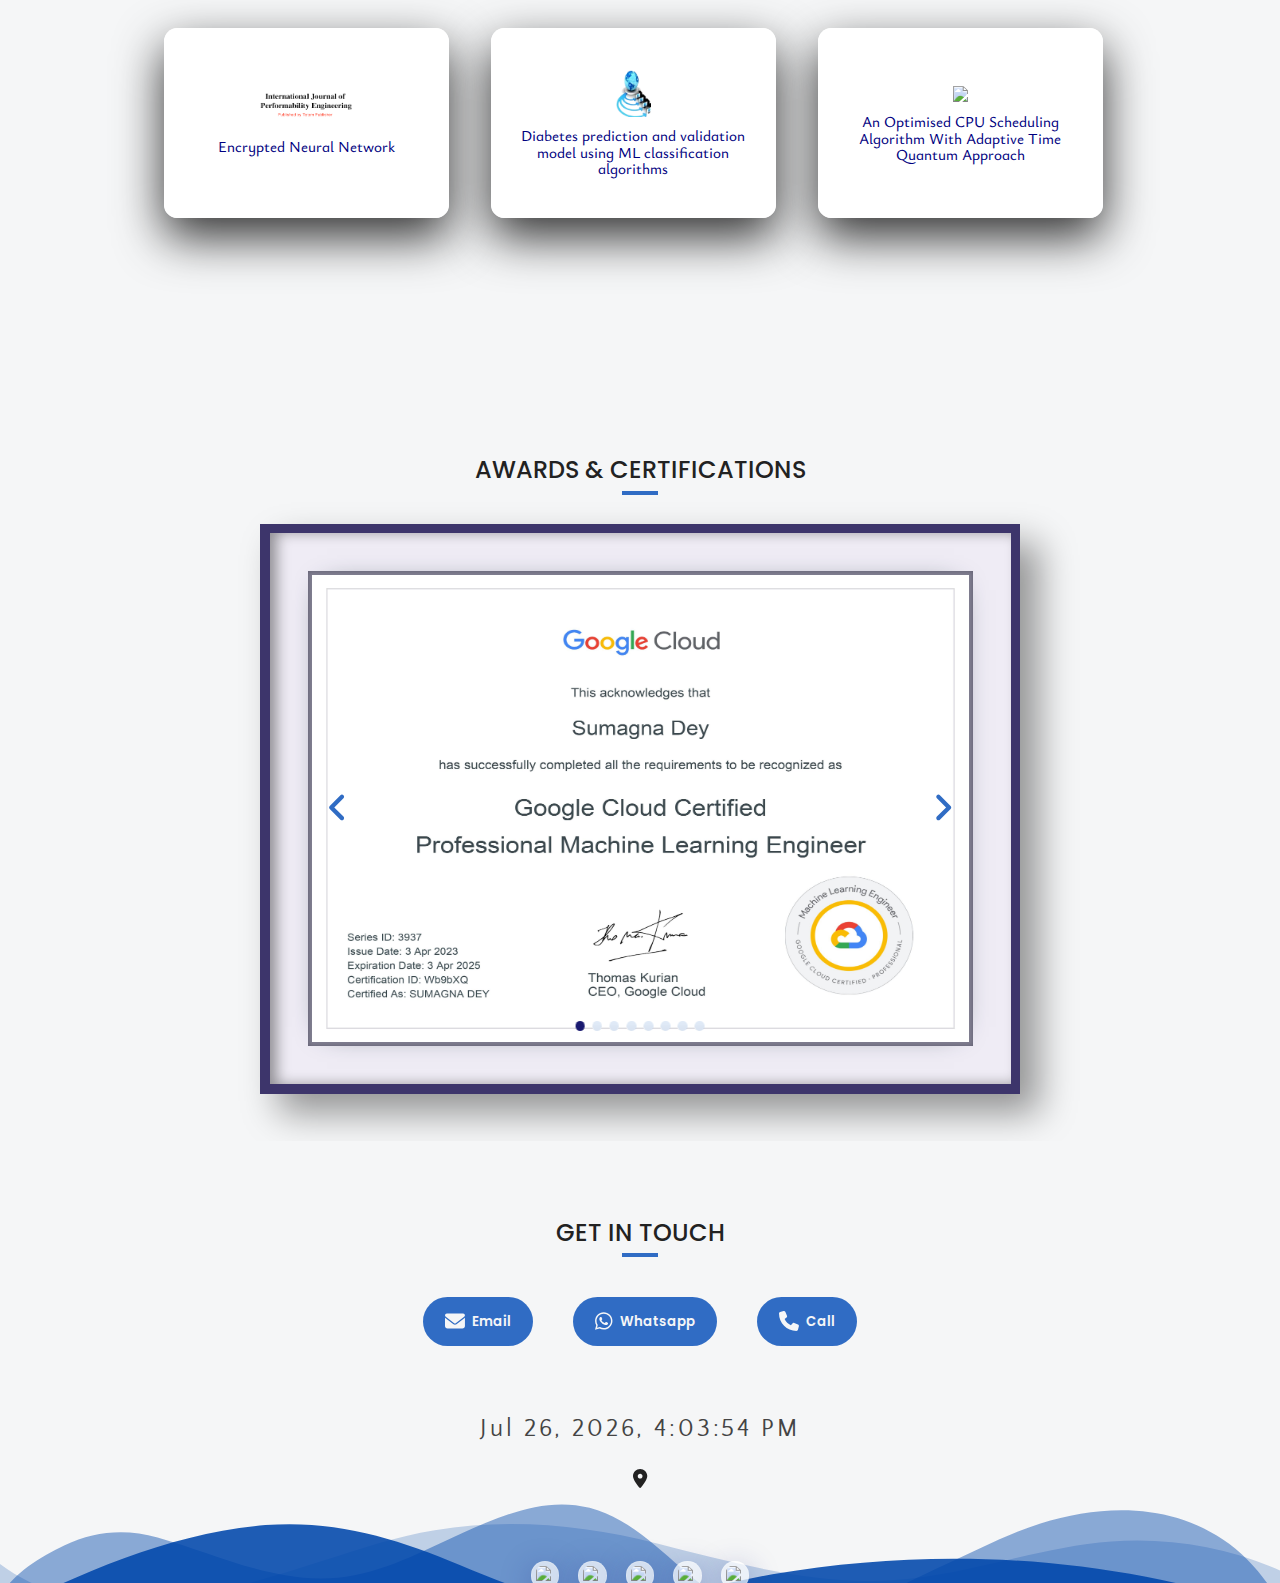
==== commit 667ca6fe: "Resume Update" ====
--- a/index.html
+++ b/index.html
@@ -73,6 +73,6 @@
     }
   </script>
   <app-root></app-root>
-<script src="runtime.4780622838e52590.js" type="module"></script><script src="polyfills.05f54d0273a14613.js" type="module"></script><script src="main.6e820471d885541c.js" type="module"></script>
+<script src="runtime.4780622838e52590.js" type="module"></script><script src="polyfills.05f54d0273a14613.js" type="module"></script><script src="main.6d1f0b223903e11f.js" type="module"></script>
 
 </body></html>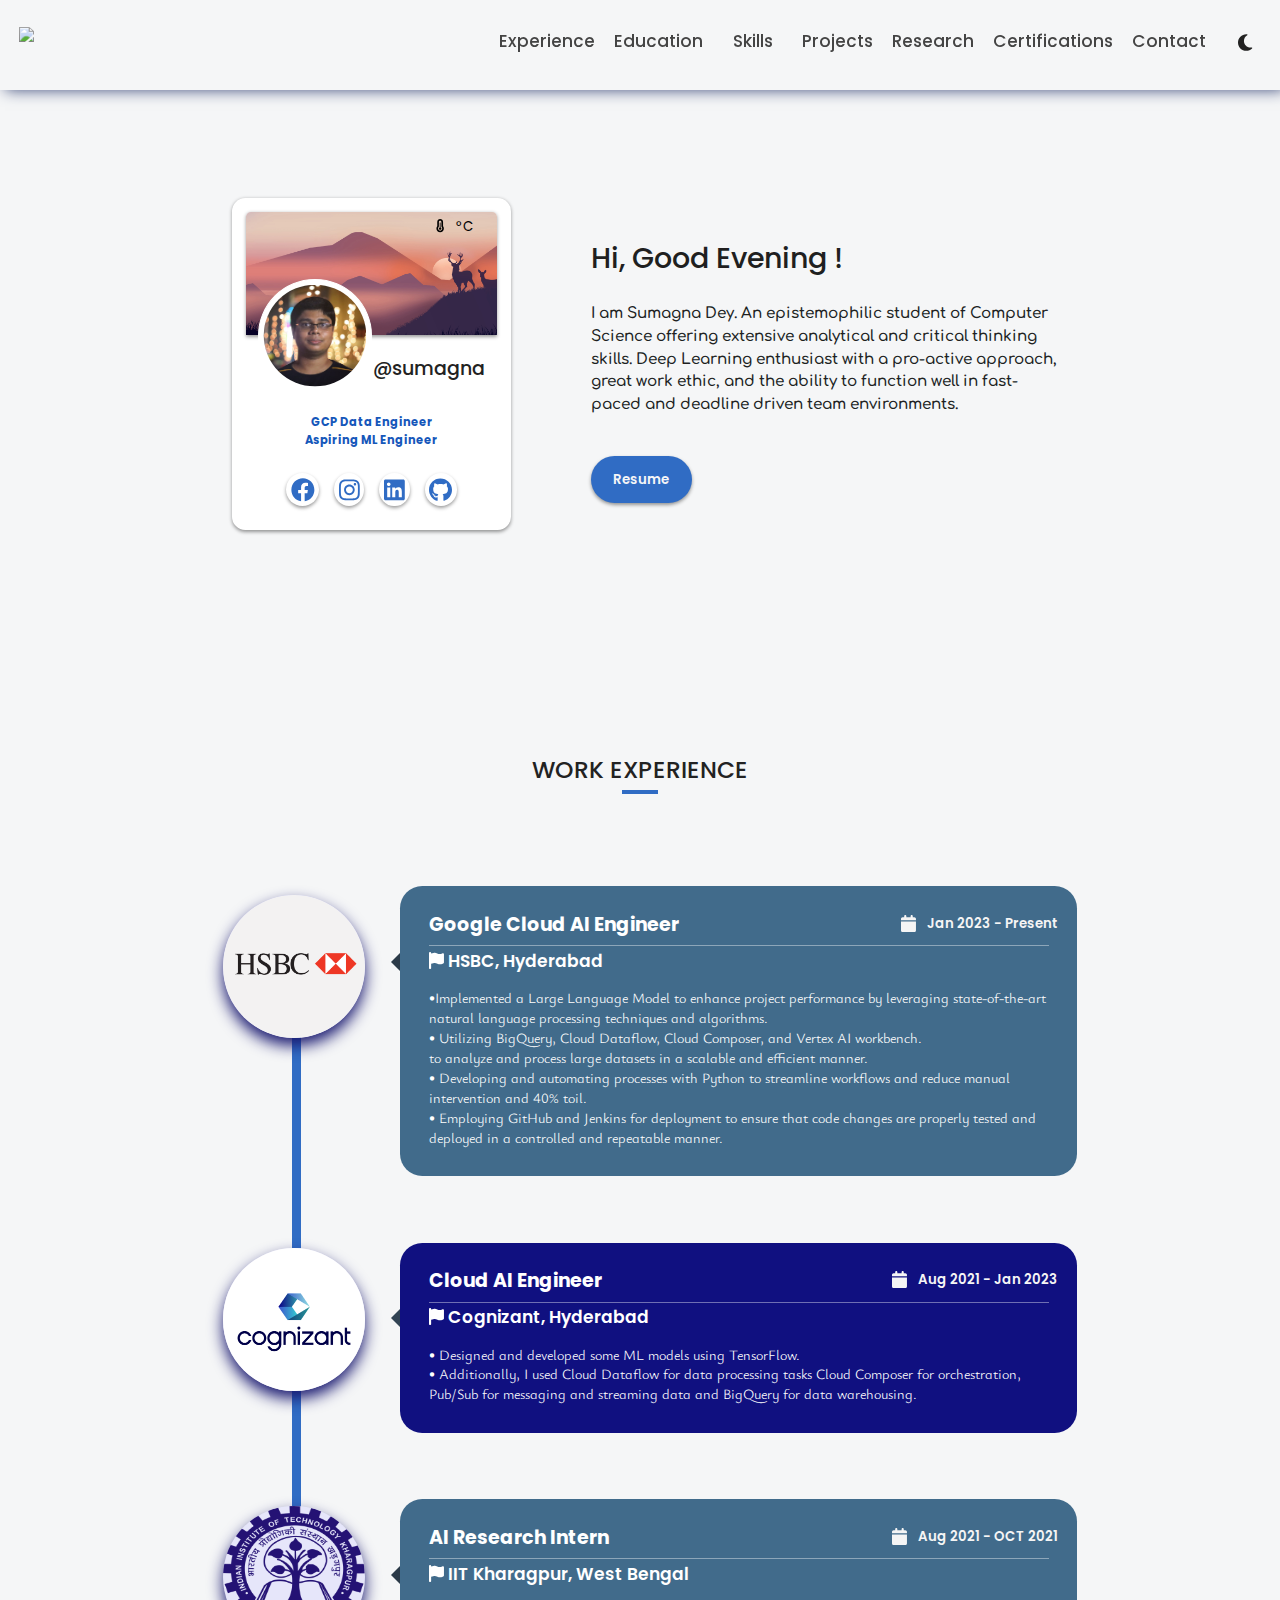
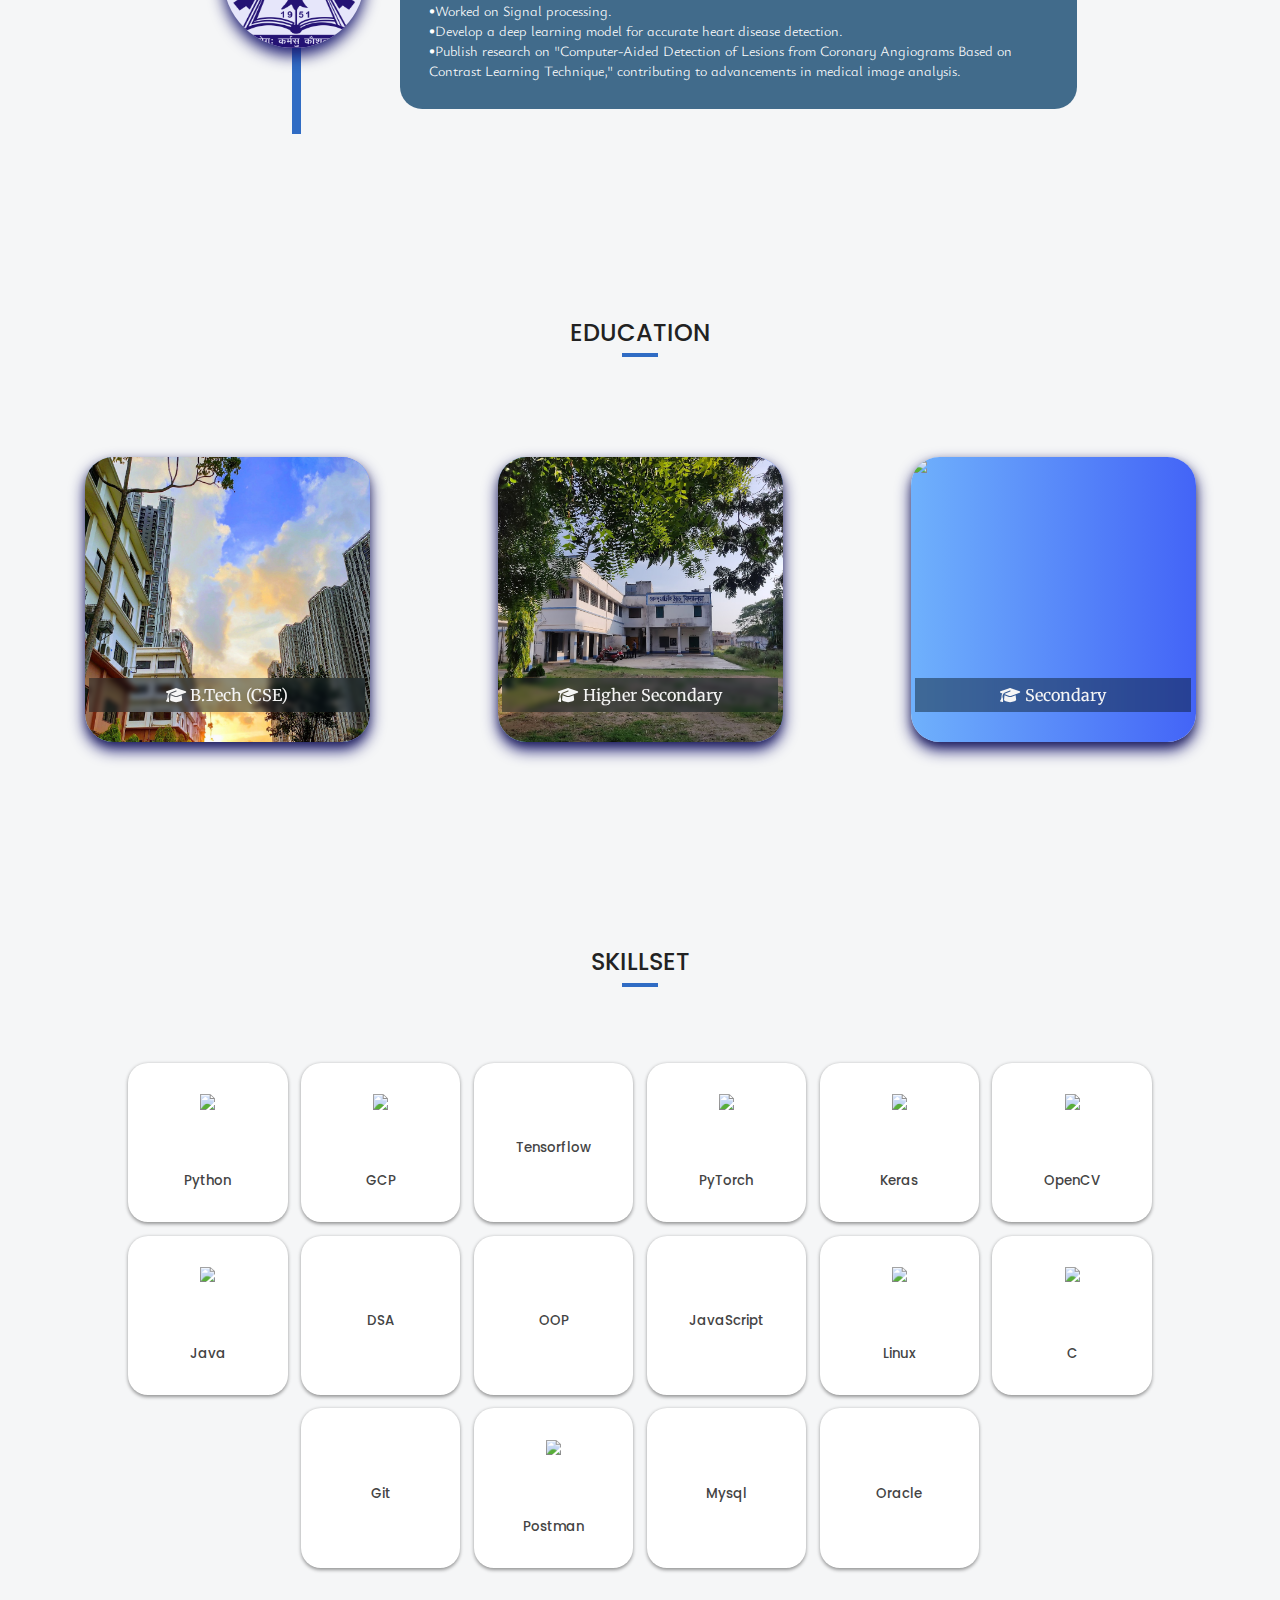
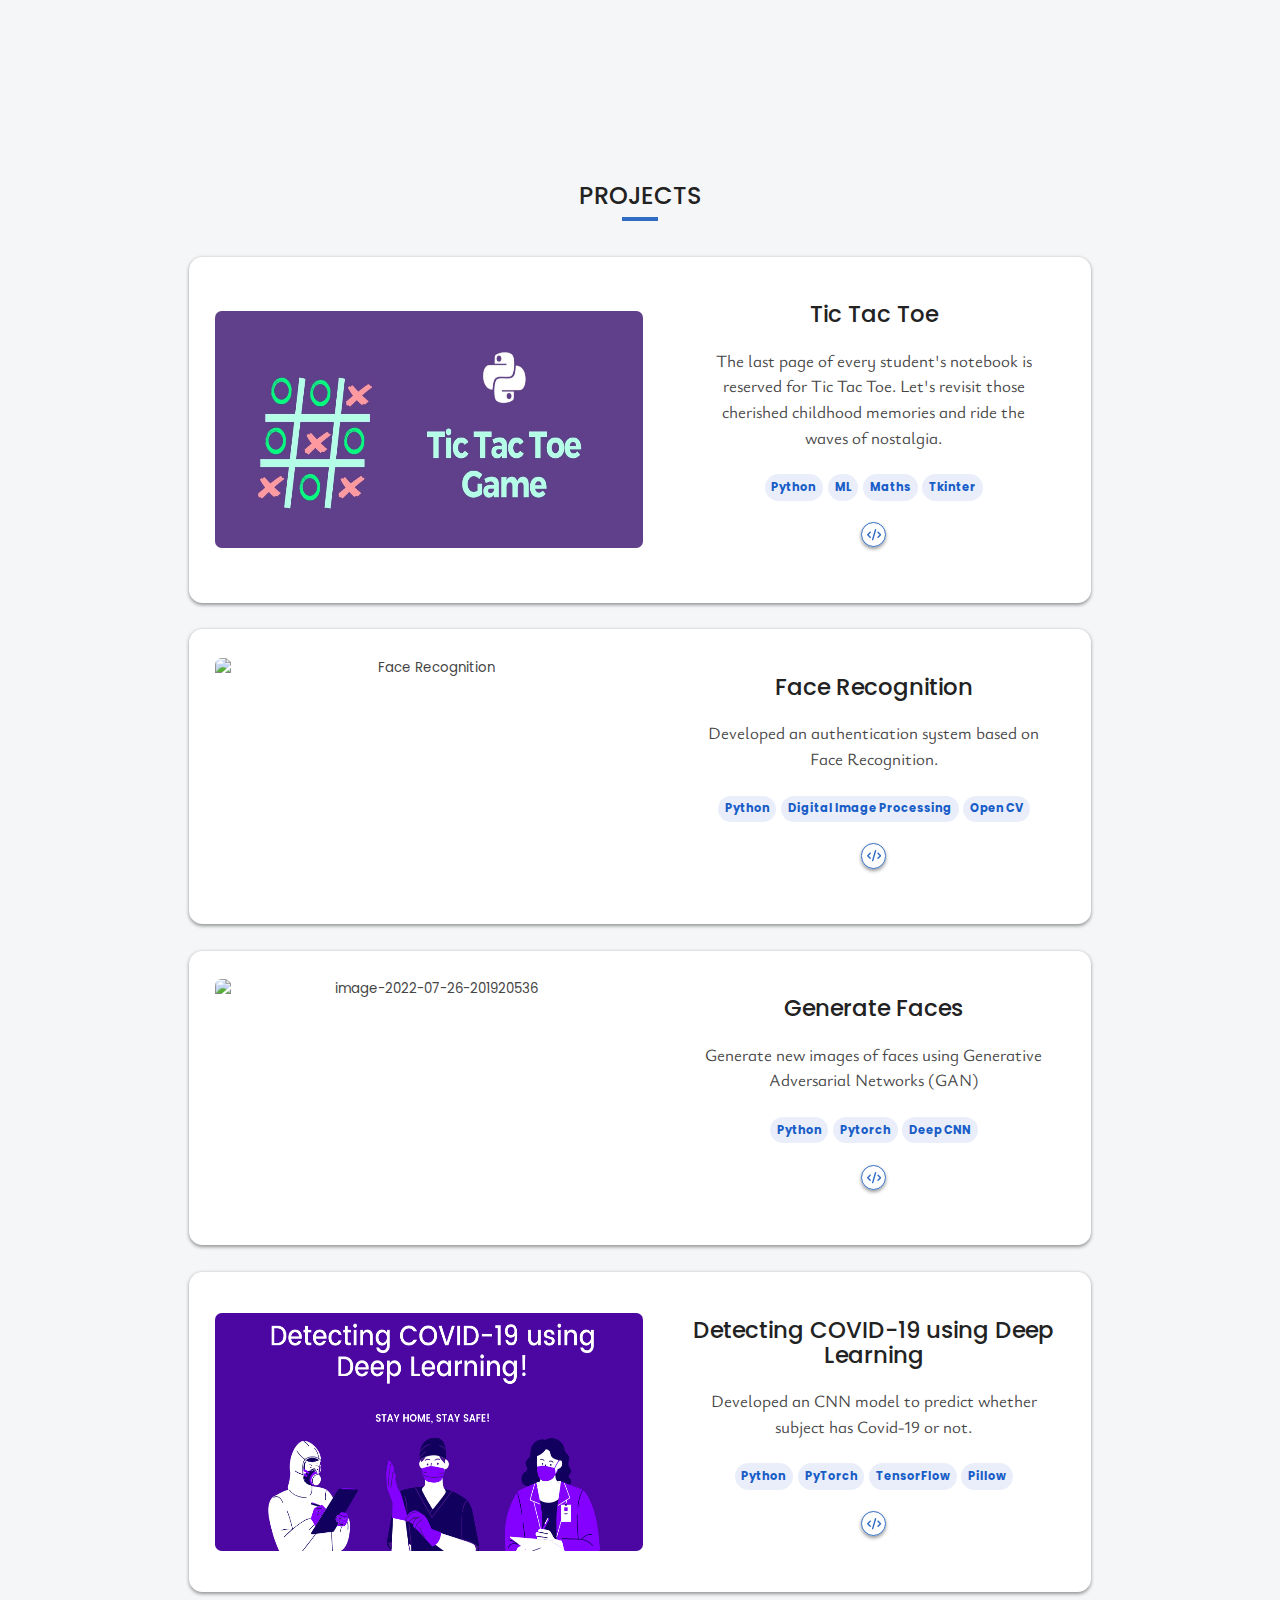
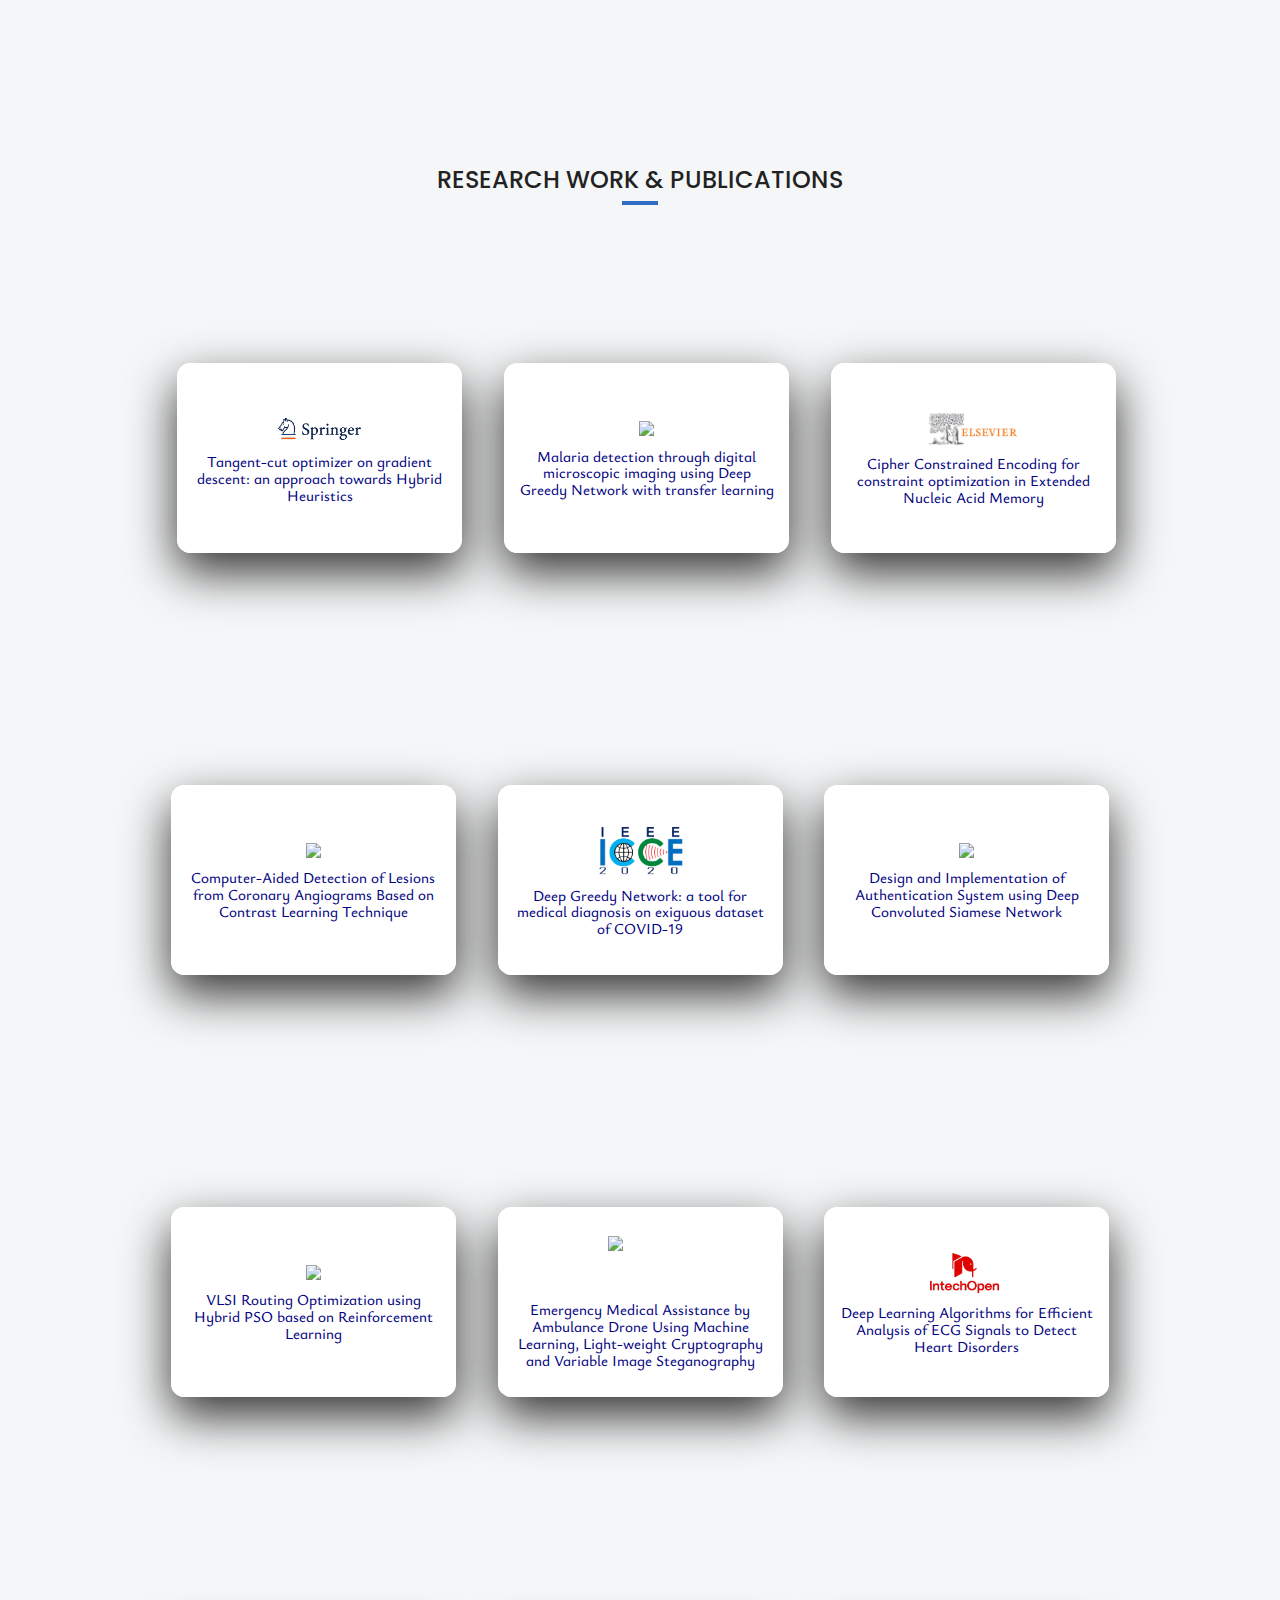
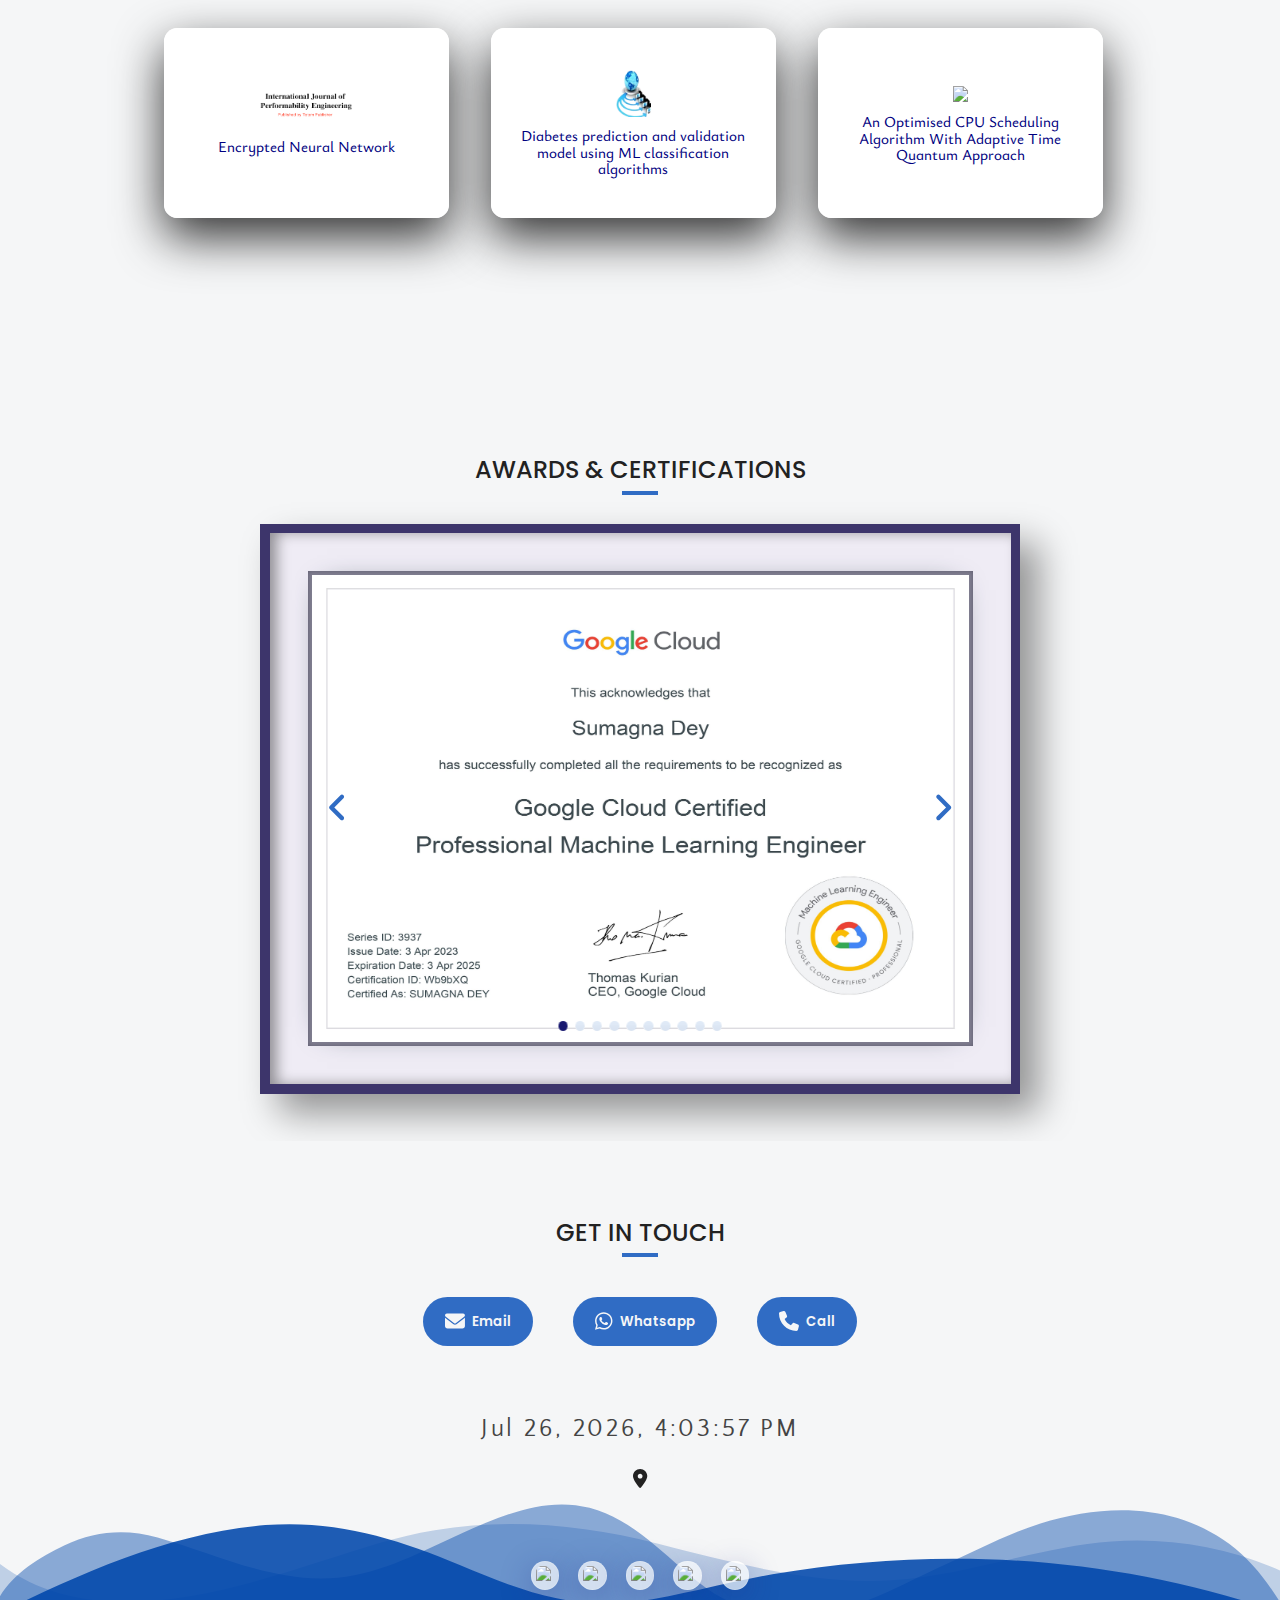
==== commit 74924d23: "Minor bug fix in certificate section" ====
--- a/index.html
+++ b/index.html
@@ -73,6 +73,6 @@
     }
   </script>
   <app-root></app-root>
-<script src="runtime.4780622838e52590.js" type="module"></script><script src="polyfills.05f54d0273a14613.js" type="module"></script><script src="main.6d1f0b223903e11f.js" type="module"></script>
+<script src="runtime.4780622838e52590.js" type="module"></script><script src="polyfills.05f54d0273a14613.js" type="module"></script><script src="main.06c2e8dc0d218c6e.js" type="module"></script>
 
 </body></html>